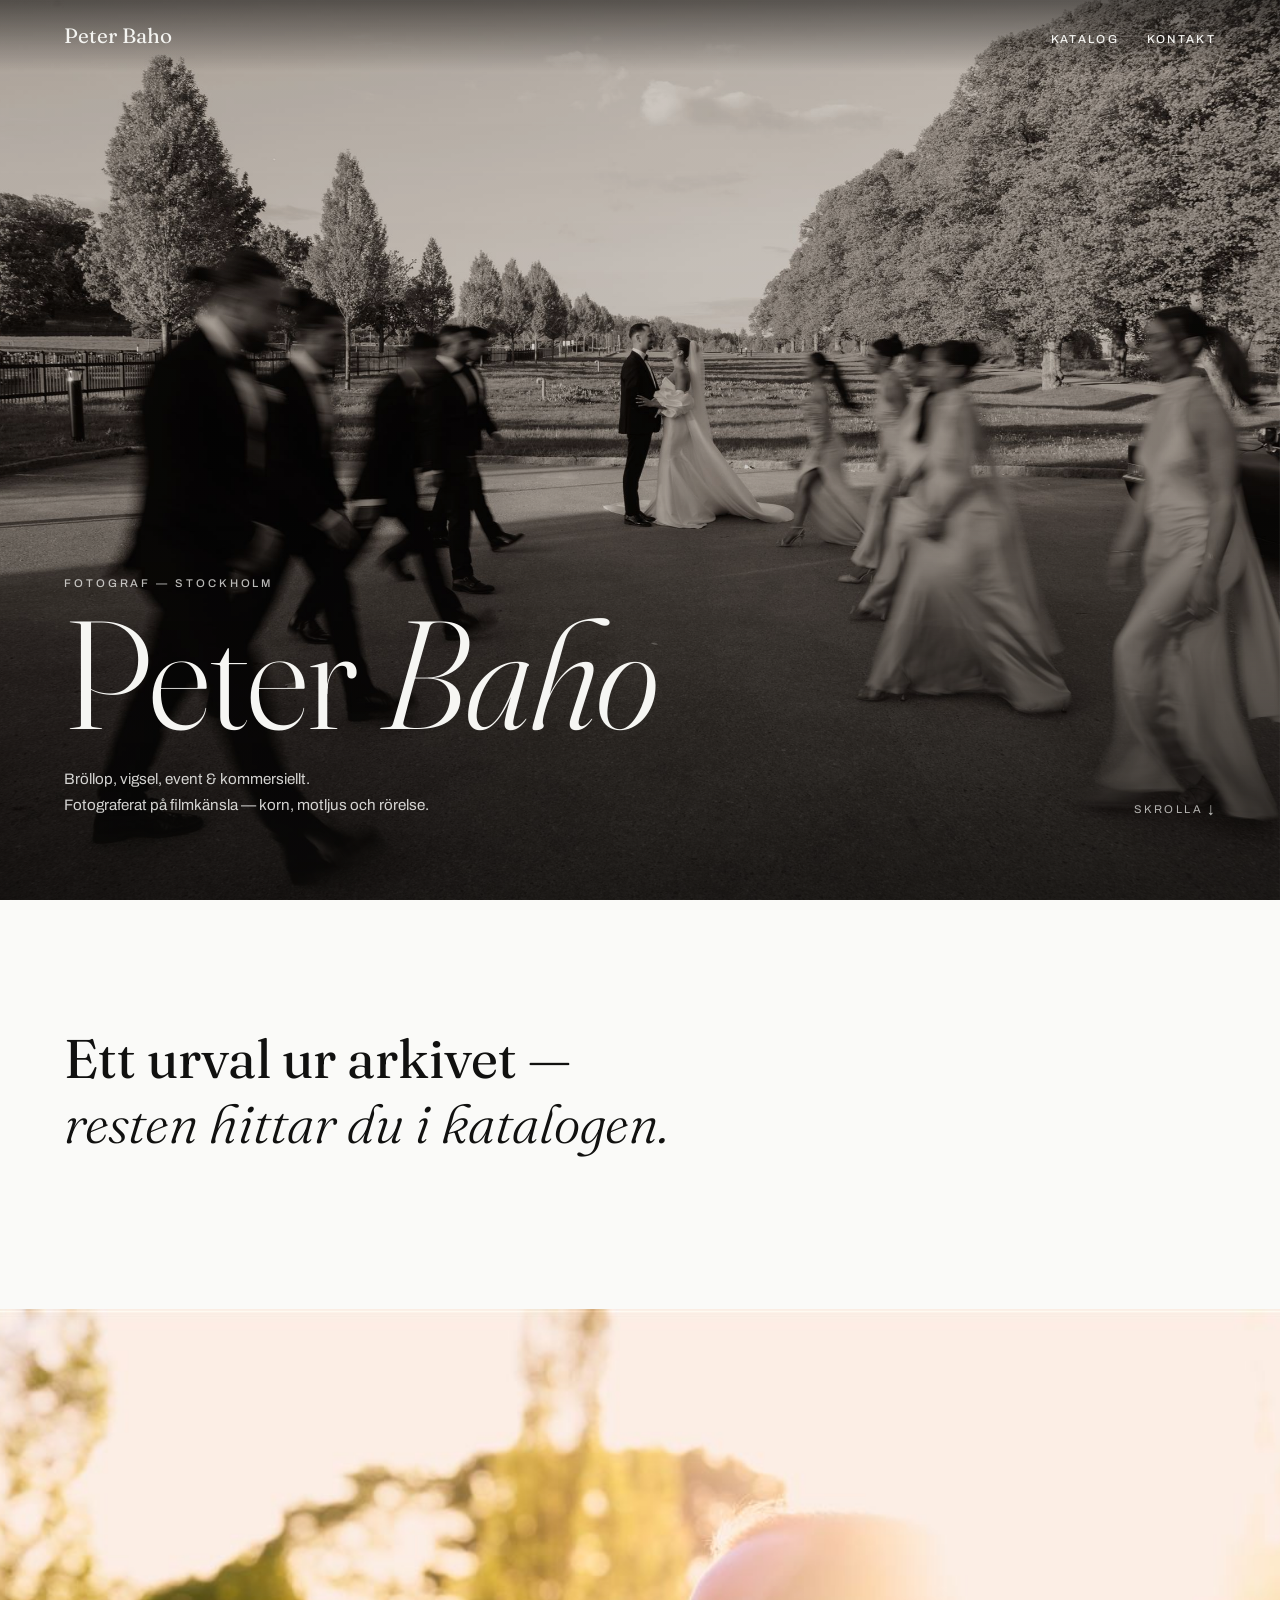
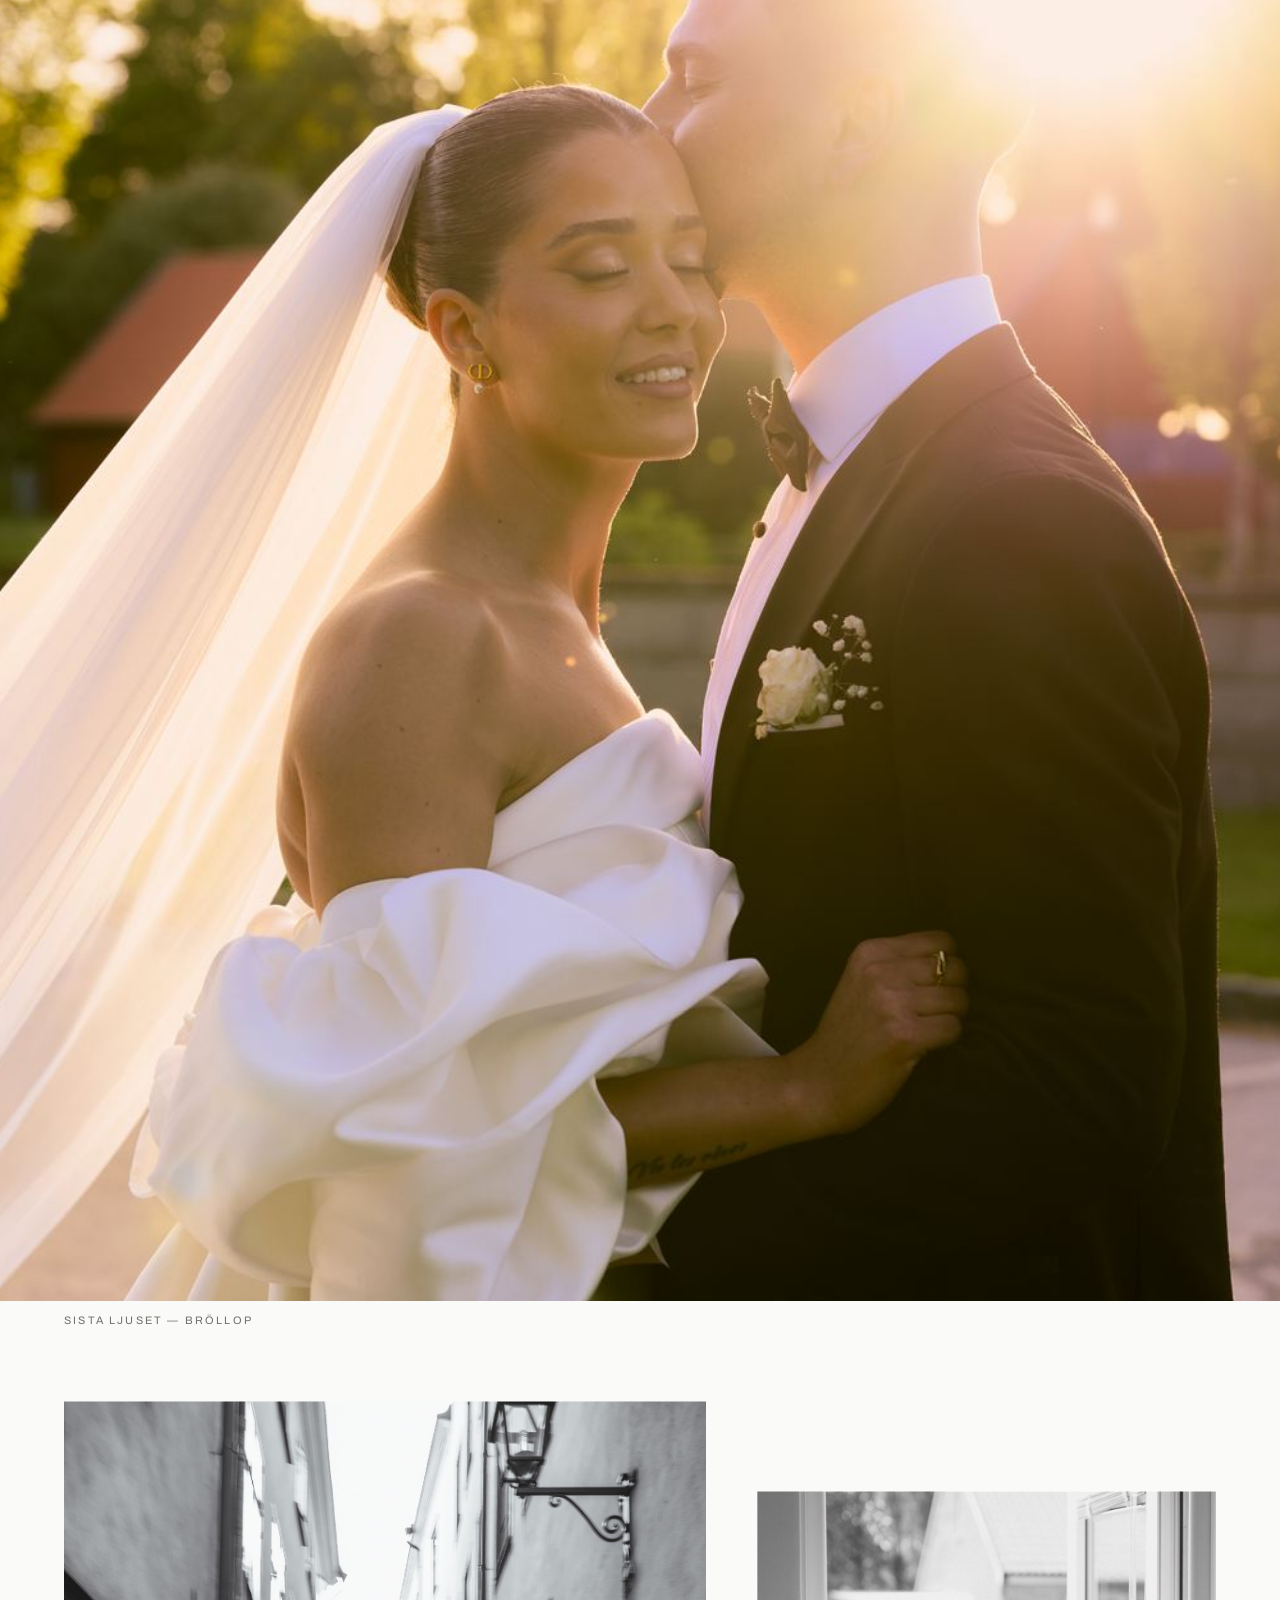
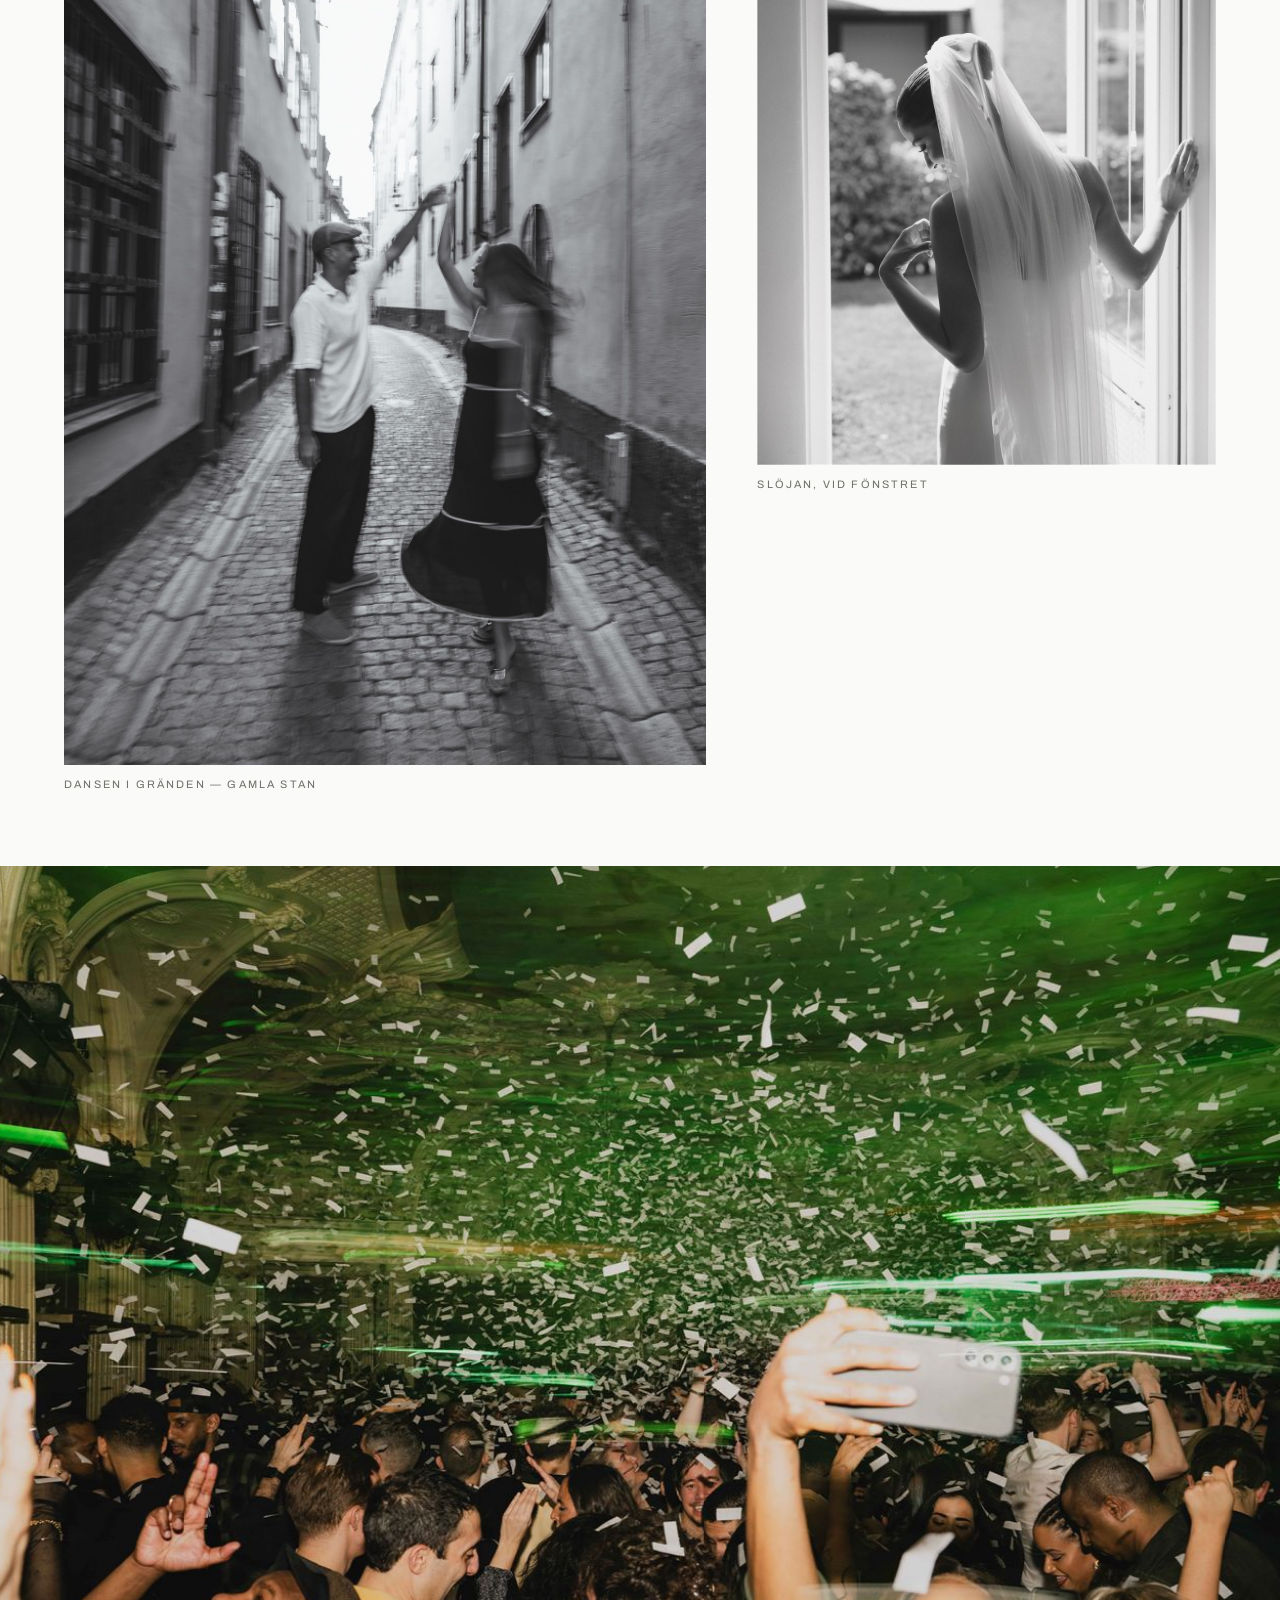
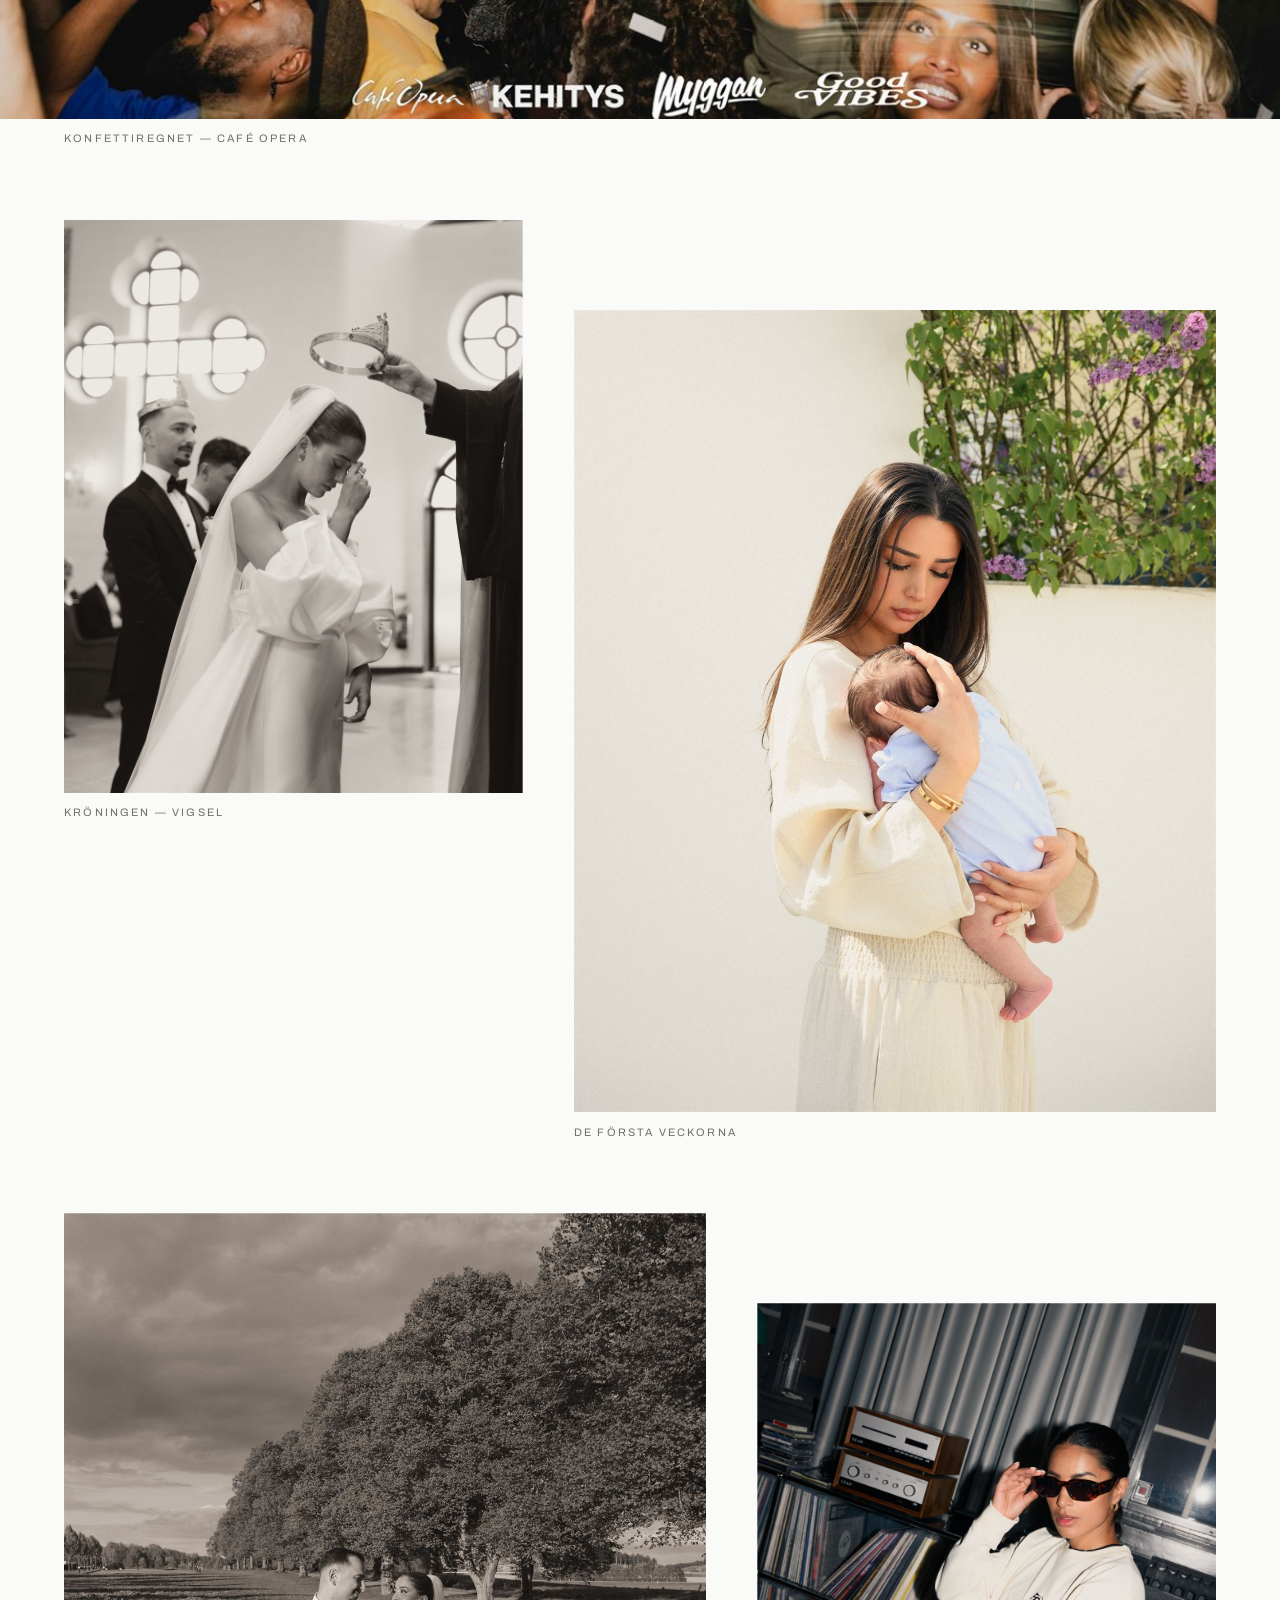
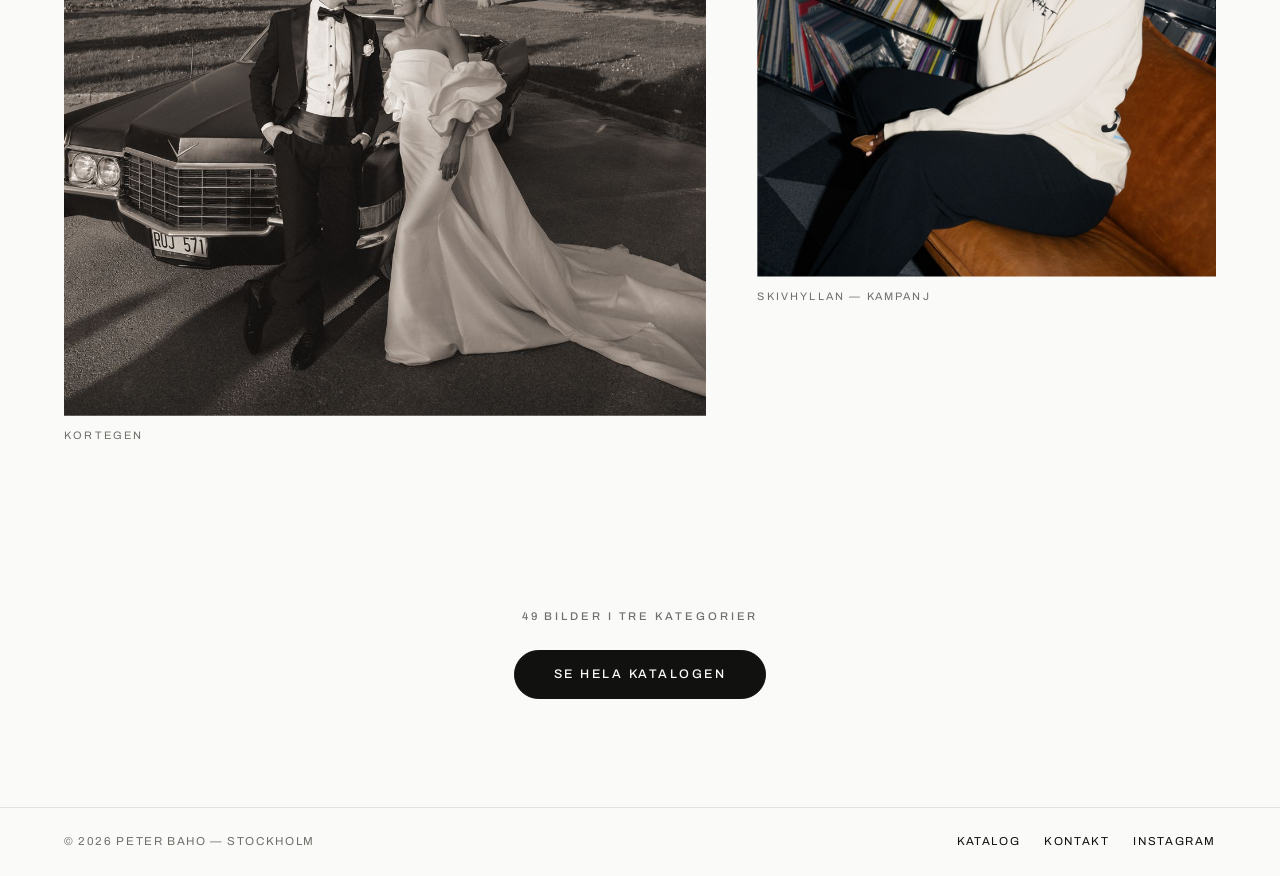
==== index.html @ 87c9c3fc "Portfoliohemsida for Peter Baho - fotograf Stockholm Co-Authored-By: Claude Fable 5 <noreply@anthrop" ====
<!DOCTYPE html>
<html lang="sv">
<head>
  <meta charset="UTF-8">
  <meta name="viewport" content="width=device-width, initial-scale=1.0">
  <title>Peter Baho — Fotograf, Stockholm</title>
  <meta name="description" content="Peter Baho är fotograf i Stockholm. Bröllop, vigsel, event och kommersiellt foto — filmiskt, varmt och nära.">
  <link rel="preconnect" href="https://fonts.googleapis.com">
  <link rel="preconnect" href="https://fonts.gstatic.com" crossorigin>
  <link href="https://fonts.googleapis.com/css2?family=Fraunces:ital,opsz,wght@0,9..144,300;0,9..144,400;1,9..144,300;1,9..144,400&family=Archivo:wght@400;500&display=swap" rel="stylesheet">
  <link rel="stylesheet" href="css/style.css">
</head>
<body>

  <header class="site-header on-hero">
    <a class="brand" href="index.html">Peter Baho</a>
    <nav class="site-nav" aria-label="Huvudmeny">
      <a href="katalog.html">Katalog</a>
      <a href="kontakt.html">Kontakt</a>
    </nav>
  </header>

  <main>

    <!-- ================= HERO ================= -->
    <section class="hero">
      <div class="hero-media">
        <img src="images/wedding-17.jpg" alt="Bröllopsfölje som korsar en allé i gyllene kvällsljus" fetchpriority="high">
      </div>
      <div class="hero-text">
        <p class="eyebrow">Fotograf — Stockholm</p>
        <h1>Peter <em>Baho</em></h1>
        <p class="hero-sub">Bröllop, vigsel, event &amp; kommersiellt.<br>Fotograferat på filmkänsla — korn, motljus och rörelse.</p>
      </div>
      <p class="hero-hint" aria-hidden="true">Skrolla ↓</p>
    </section>

    <!-- ================= UTVALT ================= -->
    <section class="showcase">

      <p class="statement reveal">Ett urval ur arkivet —<br><em>resten hittar du i katalogen.</em></p>

      <figure class="work full reveal">
        <div class="frame"><img src="images/wedding-18.jpg" alt="Kyss i solnedgången" loading="lazy" width="1120" height="1400"></div>
        <figcaption>Sista ljuset — bröllop</figcaption>
      </figure>

      <div class="duo">
        <figure class="work reveal">
          <img src="images/couple-03.jpg" alt="Paret dansar i gränden, rörelseoskärpa" loading="lazy" width="1600" height="2400">
          <figcaption>Dansen i gränden — Gamla stan</figcaption>
        </figure>
        <figure class="work shift-down reveal">
          <img src="images/wedding-11.jpg" alt="Brud i slöja vid fönstret" loading="lazy" width="1120" height="1400">
          <figcaption>Slöjan, vid fönstret</figcaption>
        </figure>
      </div>

      <figure class="work full reveal">
        <div class="frame"><img src="images/club-07.jpg" alt="Konfetti faller över dansgolvet i grönt ljus" loading="lazy" width="2100" height="1400"></div>
        <figcaption>Konfettiregnet — Café Opera</figcaption>
      </figure>

      <div class="duo rev">
        <figure class="work reveal">
          <img src="images/wedding-14.jpg" alt="Kröningsögonblick under vigseln" loading="lazy" width="2400" height="3000">
          <figcaption>Kröningen — vigsel</figcaption>
        </figure>
        <figure class="work shift-down reveal">
          <img src="images/family-01.jpg" alt="Mamma håller sitt nyfödda barn vid den vita väggen" loading="lazy" width="1120" height="1400">
          <figcaption>De första veckorna</figcaption>
        </figure>
      </div>

      <div class="duo">
        <figure class="work reveal">
          <img src="images/wedding-16.jpg" alt="Brudparet vid veteranbilen" loading="lazy" width="1120" height="1400">
          <figcaption>Kortegen</figcaption>
        </figure>
        <figure class="work shift-down reveal">
          <img src="images/brand-04.jpg" alt="Modell i solglasögon framför skivsamlingen" loading="lazy" width="1120" height="1400">
          <figcaption>Skivhyllan — kampanj</figcaption>
        </figure>
      </div>

      <div class="cta-block reveal">
        <p class="eyebrow">49 bilder i tre kategorier</p>
        <a class="cta" href="katalog.html">Se hela katalogen</a>
      </div>

    </section>

  </main>

  <footer class="site-footer">
    <p>© 2026 Peter Baho — Stockholm</p>
    <nav>
      <a href="katalog.html">Katalog</a>
      <a href="kontakt.html">Kontakt</a>
      <a href="https://instagram.com" target="_blank" rel="noopener">Instagram</a>
    </nav>
  </footer>

  <!-- Lightbox -->
  <div class="lightbox" hidden>
    <button class="lightbox-close" aria-label="Stäng">Stäng ✕</button>
    <button class="lightbox-prev" aria-label="Föregående bild">←</button>
    <img src="" alt="">
    <button class="lightbox-next" aria-label="Nästa bild">→</button>
    <p class="lightbox-caption"></p>
  </div>

  <script src="js/main.js"></script>
</body>
</html>
---- css/style.css ----
/* ============================================================
   Peter Baho — Fotograf, Stockholm
   Koncept: monokrom editorial — bilderna bär all färg, gränssnittet
   håller sig till papper, bläck och grått. Ingen accentfärg.

   Palett:   papper #FAFAF8   panel #F0F0EC
             bläck  #111110   dov   #70706B   linje #E3E3DE
   Typografi: Fraunces (display) · Archivo (etiketter/brödtext)
   ============================================================ */

:root {
  --paper: #FAFAF8;
  --panel: #F0F0EC;
  --ink: #111110;
  --muted: #70706B;
  --line: #E3E3DE;
  --serif: "Fraunces", Georgia, serif;
  --sans: "Archivo", "Helvetica Neue", Arial, sans-serif;
  --gutter: clamp(1.25rem, 5vw, 5rem);
}

* { margin: 0; padding: 0; box-sizing: border-box; }

html { scroll-behavior: smooth; }

body {
  background: var(--paper);
  color: var(--ink);
  font-family: var(--sans);
  font-size: 1rem;
  line-height: 1.7;
  -webkit-font-smoothing: antialiased;
}

img { display: block; max-width: 100%; height: auto; }

::selection { background: var(--ink); color: var(--paper); }

/* ---------- Återkommande ---------- */

.eyebrow {
  font-size: 0.7rem;
  font-weight: 500;
  letter-spacing: 0.26em;
  text-transform: uppercase;
  color: var(--muted);
}

h1, h2 {
  font-family: var(--serif);
  font-weight: 300;
  letter-spacing: -0.01em;
}

h1 em, h2 em, .statement em { font-style: italic; font-weight: 300; }

.frame-label {
  margin-top: 0.6rem;
  font-size: 0.68rem;
  letter-spacing: 0.2em;
  text-transform: uppercase;
  color: var(--muted);
}

/* ---------- Header ---------- */

.site-header {
  position: sticky;
  top: 0;
  z-index: 20;
  display: flex;
  justify-content: space-between;
  align-items: baseline;
  padding: 1.1rem var(--gutter);
  background: color-mix(in srgb, var(--paper) 90%, transparent);
  backdrop-filter: blur(10px);
  border-bottom: 1px solid var(--line);
}

/* Ovanpå heron: transparent och ljus text */
.site-header.on-hero {
  position: fixed;
  inset: 0 0 auto 0;
  background: linear-gradient(rgba(12, 11, 10, 0.55), rgba(12, 11, 10, 0));
  backdrop-filter: none;
  border-bottom: none;
}

.brand {
  font-family: var(--serif);
  font-size: 1.3rem;
  color: var(--ink);
  text-decoration: none;
}

.site-nav { display: flex; gap: 1.75rem; }

.site-nav a {
  font-size: 0.72rem;
  font-weight: 500;
  letter-spacing: 0.2em;
  text-transform: uppercase;
  color: var(--ink);
  text-decoration: none;
  border-bottom: 1px solid transparent;
  transition: border-color 0.25s, opacity 0.25s;
}

.site-nav a:hover,
.site-nav a:focus-visible { border-bottom-color: var(--ink); }

.site-nav a[aria-current="page"] { border-bottom-color: var(--ink); }

.on-hero .brand, .on-hero .site-nav a { color: #F4F4F1; }
.on-hero .site-nav a:hover,
.on-hero .site-nav a:focus-visible { border-bottom-color: #F4F4F1; }

/* När man skrollat förbi heron: växla till ljus header med mörk text */
.on-hero.scrolled {
  background: color-mix(in srgb, var(--paper) 90%, transparent);
  backdrop-filter: blur(10px);
  border-bottom: 1px solid var(--line);
}

.on-hero.scrolled .brand, .on-hero.scrolled .site-nav a { color: var(--ink); }
.on-hero.scrolled .site-nav a:hover,
.on-hero.scrolled .site-nav a:focus-visible { border-bottom-color: var(--ink); }

/* ---------- Hero (framsidan) ---------- */

.hero {
  position: relative;
  height: 100svh;
  min-height: 560px;
  overflow: hidden;
  display: flex;
  align-items: flex-end;
}

.hero-media { position: absolute; inset: 0; }

.hero-media img {
  width: 100%;
  height: 100%;
  object-fit: cover;
  animation: hero-zoom 7s cubic-bezier(0.16, 1, 0.3, 1) both;
}

@keyframes hero-zoom {
  from { transform: scale(1.07); }
  to   { transform: scale(1); }
}

.hero-media::after {
  content: "";
  position: absolute;
  inset: 0;
  background: linear-gradient(
    to top,
    rgba(12, 11, 10, 0.72) 0%,
    rgba(12, 11, 10, 0.16) 45%,
    rgba(12, 11, 10, 0.12) 100%
  );
}

.hero-text {
  position: relative;
  padding: 0 var(--gutter) clamp(3rem, 9vh, 6rem);
  animation: hero-rise 1.4s 0.4s cubic-bezier(0.16, 1, 0.3, 1) both;
  will-change: transform, opacity;
}

@keyframes hero-rise {
  from { opacity: 0; transform: translateY(28px); }
  to   { opacity: 1; transform: none; }
}

.hero h1 {
  font-size: clamp(3.5rem, 12vw, 10.5rem);
  line-height: 0.95;
  margin: 0.5rem 0 1.25rem;
  color: #F6F6F3;
}

.hero .eyebrow { color: rgba(246, 246, 243, 0.75); }

.hero-sub {
  max-width: 44ch;
  color: rgba(246, 246, 243, 0.85);
  font-size: 0.95rem;
}

.hero-hint {
  position: absolute;
  right: var(--gutter);
  bottom: clamp(3rem, 9vh, 6rem);
  font-size: 0.7rem;
  letter-spacing: 0.22em;
  text-transform: uppercase;
  color: rgba(246, 246, 243, 0.7);
}

/* ---------- Utvalt (framsidan) ---------- */

.showcase { padding: 0 var(--gutter) clamp(5rem, 12vh, 9rem); }

.statement {
  font-family: var(--serif);
  font-size: clamp(1.8rem, 4.5vw, 3.4rem);
  line-height: 1.2;
  max-width: 24ch;
  padding: clamp(5rem, 14vh, 10rem) 0 clamp(3rem, 8vh, 6rem);
}

.work { position: relative; cursor: zoom-in; }

.work img { width: 100%; }

.work figcaption {
  margin-top: 0.65rem;
  font-size: 0.68rem;
  letter-spacing: 0.2em;
  text-transform: uppercase;
  color: var(--muted);
}

/* Bildrutenummer (sätts av JS i katalogens gallerier) */
.work figcaption[data-frame] { display: flex; gap: 1rem; }

.work figcaption[data-frame]::before {
  content: attr(data-frame);
  color: var(--ink);
}

/* Helbleed med parallax: bilden är något större och glider i sin ram */
.work.full {
  margin: clamp(3rem, 8vh, 6rem) calc(-1 * var(--gutter));
}

.work.full .frame {
  overflow: hidden;
}

.work.full .frame img {
  transform: scale(1.12);
  will-change: transform;
}

.work.full figcaption { padding: 0 var(--gutter); }

/* Bildpar med förskjutning */
.duo {
  display: grid;
  grid-template-columns: 7fr 5fr;
  gap: clamp(1.5rem, 4vw, 4rem);
  align-items: start;
  margin: clamp(3rem, 8vh, 6rem) 0;
}

.duo.rev { grid-template-columns: 5fr 7fr; }

.shift-down { margin-top: clamp(3rem, 10vh, 7rem); }

/* CTA */

.cta-block {
  text-align: center;
  padding-top: clamp(4rem, 10vh, 7rem);
  display: flex;
  flex-direction: column;
  align-items: center;
  gap: 1.5rem;
}

.cta {
  display: inline-block;
  font: 500 0.78rem/1 var(--sans);
  letter-spacing: 0.2em;
  text-transform: uppercase;
  color: var(--paper);
  background: var(--ink);
  text-decoration: none;
  border: 1px solid var(--ink);
  border-radius: 999px;
  padding: 1.1rem 2.4rem;
  cursor: pointer;
  transition: background 0.25s, color 0.25s;
}

.cta:hover, .cta:focus-visible { background: transparent; color: var(--ink); }

/* ---------- Undersidor ---------- */

.page { padding: clamp(4rem, 10vh, 7rem) var(--gutter) clamp(5rem, 12vh, 9rem); }

.page-head { margin-bottom: clamp(2.5rem, 6vh, 4rem); }

.page-head h1 {
  font-size: clamp(2.8rem, 8vw, 6.5rem);
  line-height: 1;
  margin: 0.75rem 0 1rem;
}

.page-note { max-width: 48ch; color: var(--muted); }

/* ---------- Katalog: kategoriflikar ---------- */

.cat-tabs {
  display: flex;
  flex-wrap: wrap;
  gap: 0.75rem;
  margin-bottom: clamp(2.5rem, 6vh, 4rem);
}

.cat-tab {
  display: flex;
  flex-direction: column;
  align-items: flex-start;
  gap: 0.15rem;
  font-family: var(--sans);
  background: none;
  border: 1px solid var(--line);
  border-radius: 0.4rem;
  padding: 1rem 1.5rem;
  cursor: pointer;
  transition: border-color 0.25s, background 0.25s;
}

.cat-tab:hover { border-color: var(--ink); }

.cat-tab[aria-selected="true"] {
  background: var(--ink);
  border-color: var(--ink);
}

.cat-name {
  font-family: var(--serif);
  font-size: 1.25rem;
  color: var(--ink);
}

.cat-count {
  font-size: 0.65rem;
  letter-spacing: 0.18em;
  text-transform: uppercase;
  color: var(--muted);
}

.cat-tab[aria-selected="true"] .cat-name { color: var(--paper); }
.cat-tab[aria-selected="true"] .cat-count { color: #A9A9A2; }

.cat-intro {
  max-width: 52ch;
  color: var(--muted);
  margin-bottom: 2.5rem;
}

/* ---------- Galleri (masonry) ---------- */

.masonry {
  columns: 3;
  column-gap: 1.5rem;
}

.masonry .work {
  break-inside: avoid;
  margin-bottom: 2.25rem;
}

/* ---------- Kontakt ---------- */

.contact-layout {
  display: grid;
  grid-template-columns: minmax(260px, 400px) 1fr;
  gap: clamp(2.5rem, 6vw, 6rem);
  align-items: start;
}

.portrait-placeholder {
  aspect-ratio: 4 / 5;
  background: var(--panel);
  border: 1px solid var(--line);
  display: flex;
  flex-direction: column;
  align-items: center;
  justify-content: center;
  gap: 0.75rem;
}

.monogram {
  font-family: var(--serif);
  font-style: italic;
  font-size: clamp(4rem, 8vw, 6.5rem);
  color: var(--ink);
  line-height: 1;
}

.portrait-note {
  font-size: 0.68rem;
  letter-spacing: 0.2em;
  text-transform: uppercase;
  color: var(--muted);
}

.contact-body { max-width: 56ch; }

.contact-lead { color: var(--muted); margin-bottom: 1.25rem; }

.services {
  display: flex;
  flex-wrap: wrap;
  gap: 0.6rem;
  list-style: none;
  margin: 1.5rem 0 2.5rem;
}

.services li {
  font-size: 0.7rem;
  font-weight: 500;
  letter-spacing: 0.16em;
  text-transform: uppercase;
  border: 1px solid var(--line);
  border-radius: 999px;
  padding: 0.6rem 1.2rem;
}

.contact-details {
  display: grid;
  grid-template-columns: repeat(auto-fit, minmax(180px, 1fr));
  gap: 1.5rem;
  border-top: 1px solid var(--line);
  border-bottom: 1px solid var(--line);
  padding: 1.75rem 0;
  margin-bottom: 3rem;
}

.contact-details dt {
  font-size: 0.65rem;
  letter-spacing: 0.2em;
  text-transform: uppercase;
  color: var(--muted);
  margin-bottom: 0.3rem;
}

.contact-details dd { font-size: 0.95rem; }

.contact-details a {
  color: var(--ink);
  text-decoration: none;
  border-bottom: 1px solid var(--ink);
}

.contact-details a:hover { opacity: 0.6; }

/* Formulär */

.contact-form h2 {
  font-size: clamp(1.6rem, 3vw, 2.2rem);
  margin-bottom: 1.75rem;
}

.field { margin-bottom: 1.4rem; }

.field label {
  display: block;
  font-size: 0.7rem;
  font-weight: 500;
  letter-spacing: 0.16em;
  text-transform: uppercase;
  color: var(--muted);
  margin-bottom: 0.45rem;
}

.field input,
.field select,
.field textarea {
  width: 100%;
  font: 400 1rem/1.5 var(--sans);
  color: var(--ink);
  background: transparent;
  border: 1px solid var(--line);
  border-radius: 0.35rem;
  padding: 0.85rem 1rem;
}

.field input:focus-visible,
.field select:focus-visible,
.field textarea:focus-visible {
  outline: 2px solid var(--ink);
  outline-offset: 1px;
  border-color: var(--ink);
}

.form-note {
  margin-top: 1rem;
  font-size: 0.8rem;
  color: var(--muted);
}

/* ---------- Footer ---------- */

.site-footer {
  display: flex;
  justify-content: space-between;
  flex-wrap: wrap;
  gap: 1rem;
  padding: 1.5rem var(--gutter);
  border-top: 1px solid var(--line);
  font-size: 0.72rem;
  letter-spacing: 0.14em;
  text-transform: uppercase;
  color: var(--muted);
}

.site-footer nav { display: flex; gap: 1.5rem; }

.site-footer a { color: var(--ink); text-decoration: none; }
.site-footer a:hover { opacity: 0.6; }

/* ---------- Lightbox ---------- */

.lightbox[hidden] { display: none; }

.lightbox {
  position: fixed;
  inset: 0;
  z-index: 50;
  background: rgba(12, 11, 10, 0.96);
  display: flex;
  flex-direction: column;
  align-items: center;
  justify-content: center;
  gap: 1.1rem;
  padding: 4.5rem var(--gutter) 2rem;
}

.lightbox img {
  max-height: 76vh;
  max-width: min(92vw, 1100px);
  width: auto;
}

.lightbox-caption {
  font-size: 0.7rem;
  letter-spacing: 0.2em;
  text-transform: uppercase;
  color: #B9B9B2;
}

.lightbox button {
  font: 500 0.75rem/1 var(--sans);
  letter-spacing: 0.16em;
  text-transform: uppercase;
  color: #F4F4F1;
  background: none;
  border: none;
  cursor: pointer;
  padding: 0.75rem;
}

.lightbox button:hover { opacity: 0.6; }

.lightbox-close { position: absolute; top: 1.25rem; right: var(--gutter); }

.lightbox-prev,
.lightbox-next {
  position: absolute;
  top: 50%;
  transform: translateY(-50%);
  font-size: 1.4rem;
}

.lightbox-prev { left: max(0.5rem, calc(var(--gutter) - 2rem)); }
.lightbox-next { right: max(0.5rem, calc(var(--gutter) - 2rem)); }

/* ---------- Scrollanimationer ---------- */

/* Text och block: mjuk uppglidning */
.reveal {
  opacity: 0;
  transform: translateY(26px);
  transition: opacity 0.8s ease, transform 0.8s ease;
}

.reveal.is-visible { opacity: 1; transform: none; }

/* Bilder: avtäcks nedifrån med en liten zoom-sättning */
.work.reveal { transform: none; }

.work.reveal img {
  clip-path: inset(14% 0 0 0);
  transform: scale(1.06);
  transition: clip-path 1s cubic-bezier(0.16, 1, 0.3, 1),
              transform 1.2s cubic-bezier(0.16, 1, 0.3, 1);
}

.work.reveal.is-visible img {
  clip-path: inset(0 0 0 0);
  transform: scale(1);
}

/* Helbleed-bilder: JS äger transformen (parallax), avtäckning sker bara via clip-path */
.work.full.reveal img {
  transform: scale(1.12);
  transition: clip-path 1s cubic-bezier(0.16, 1, 0.3, 1);
}

.work.full.reveal.is-visible img { transform: scale(1.12); }

:focus-visible { outline: 2px solid var(--ink); outline-offset: 3px; }

@media (prefers-reduced-motion: reduce) {
  html { scroll-behavior: auto; }
  .reveal, .work.reveal img { opacity: 1; transform: none; clip-path: none; transition: none; }
  .work.full .frame img { transform: none !important; }
  .hero-media img, .hero-text { animation: none; }
  .site-nav a, .cta, .cat-tab { transition: none; }
}

/* ---------- Responsivt ---------- */

@media (max-width: 900px) {
  .duo, .duo.rev { grid-template-columns: 1fr; }
  .shift-down { margin-top: 0; }
  .masonry { columns: 2; }
  .contact-layout { grid-template-columns: 1fr; }
  .contact-portrait { max-width: 340px; }
}

@media (max-width: 560px) {
  .masonry { columns: 1; }
  .site-nav { gap: 1rem; }
  .site-nav a { font-size: 0.65rem; }
  .hero-hint { display: none; }
  .cat-tab { width: 100%; }
}
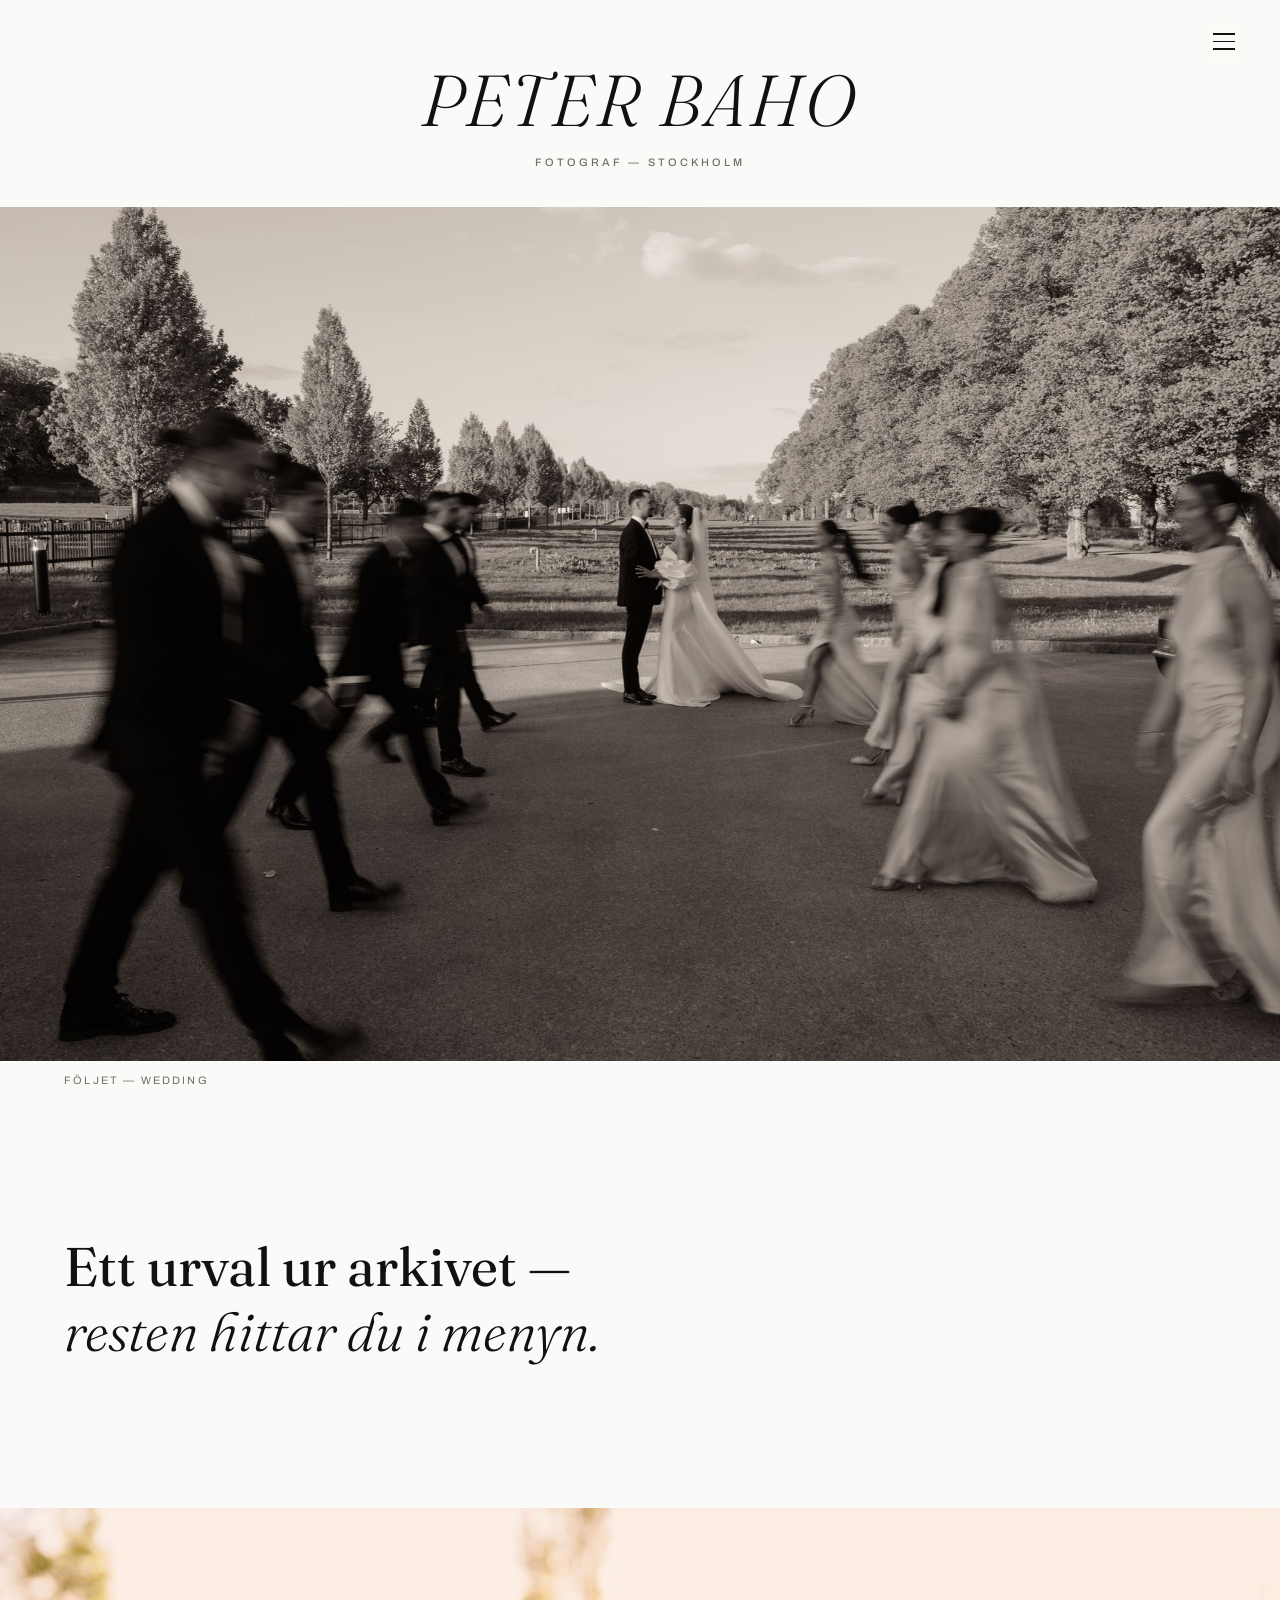
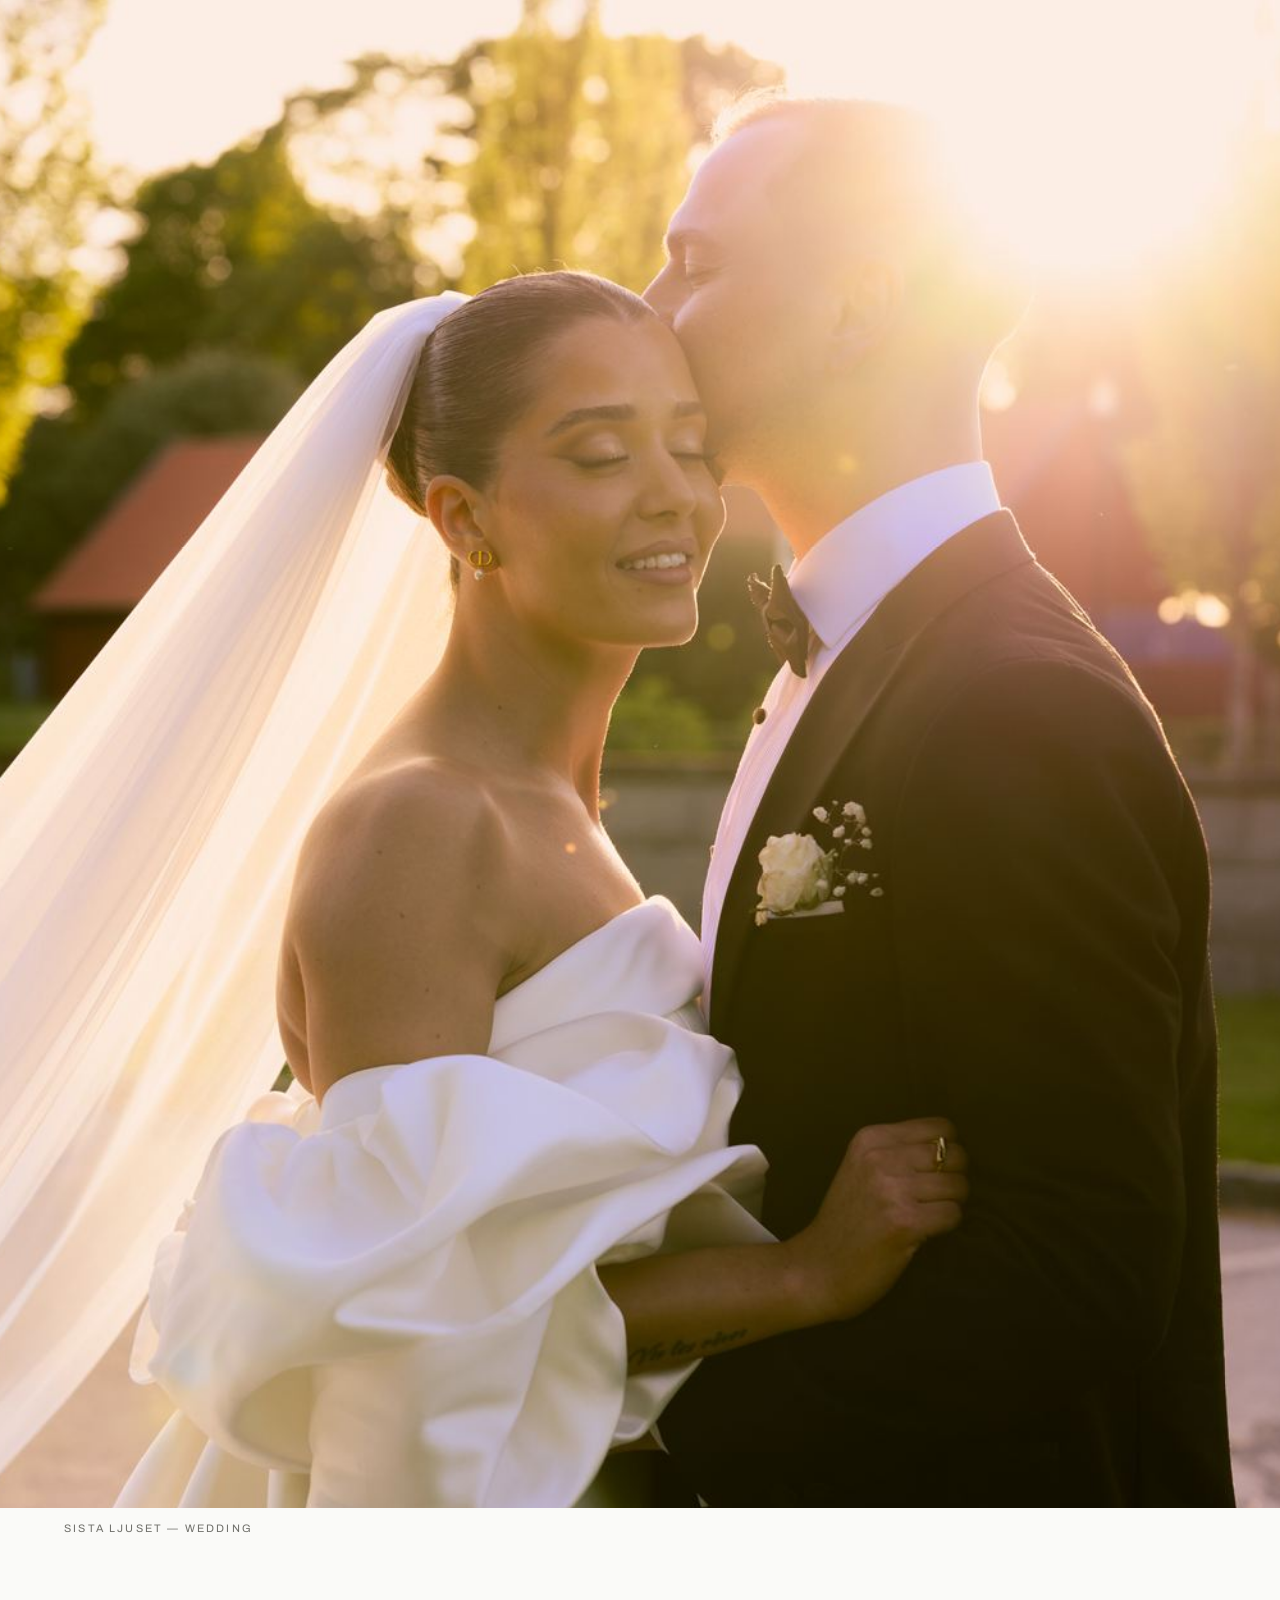
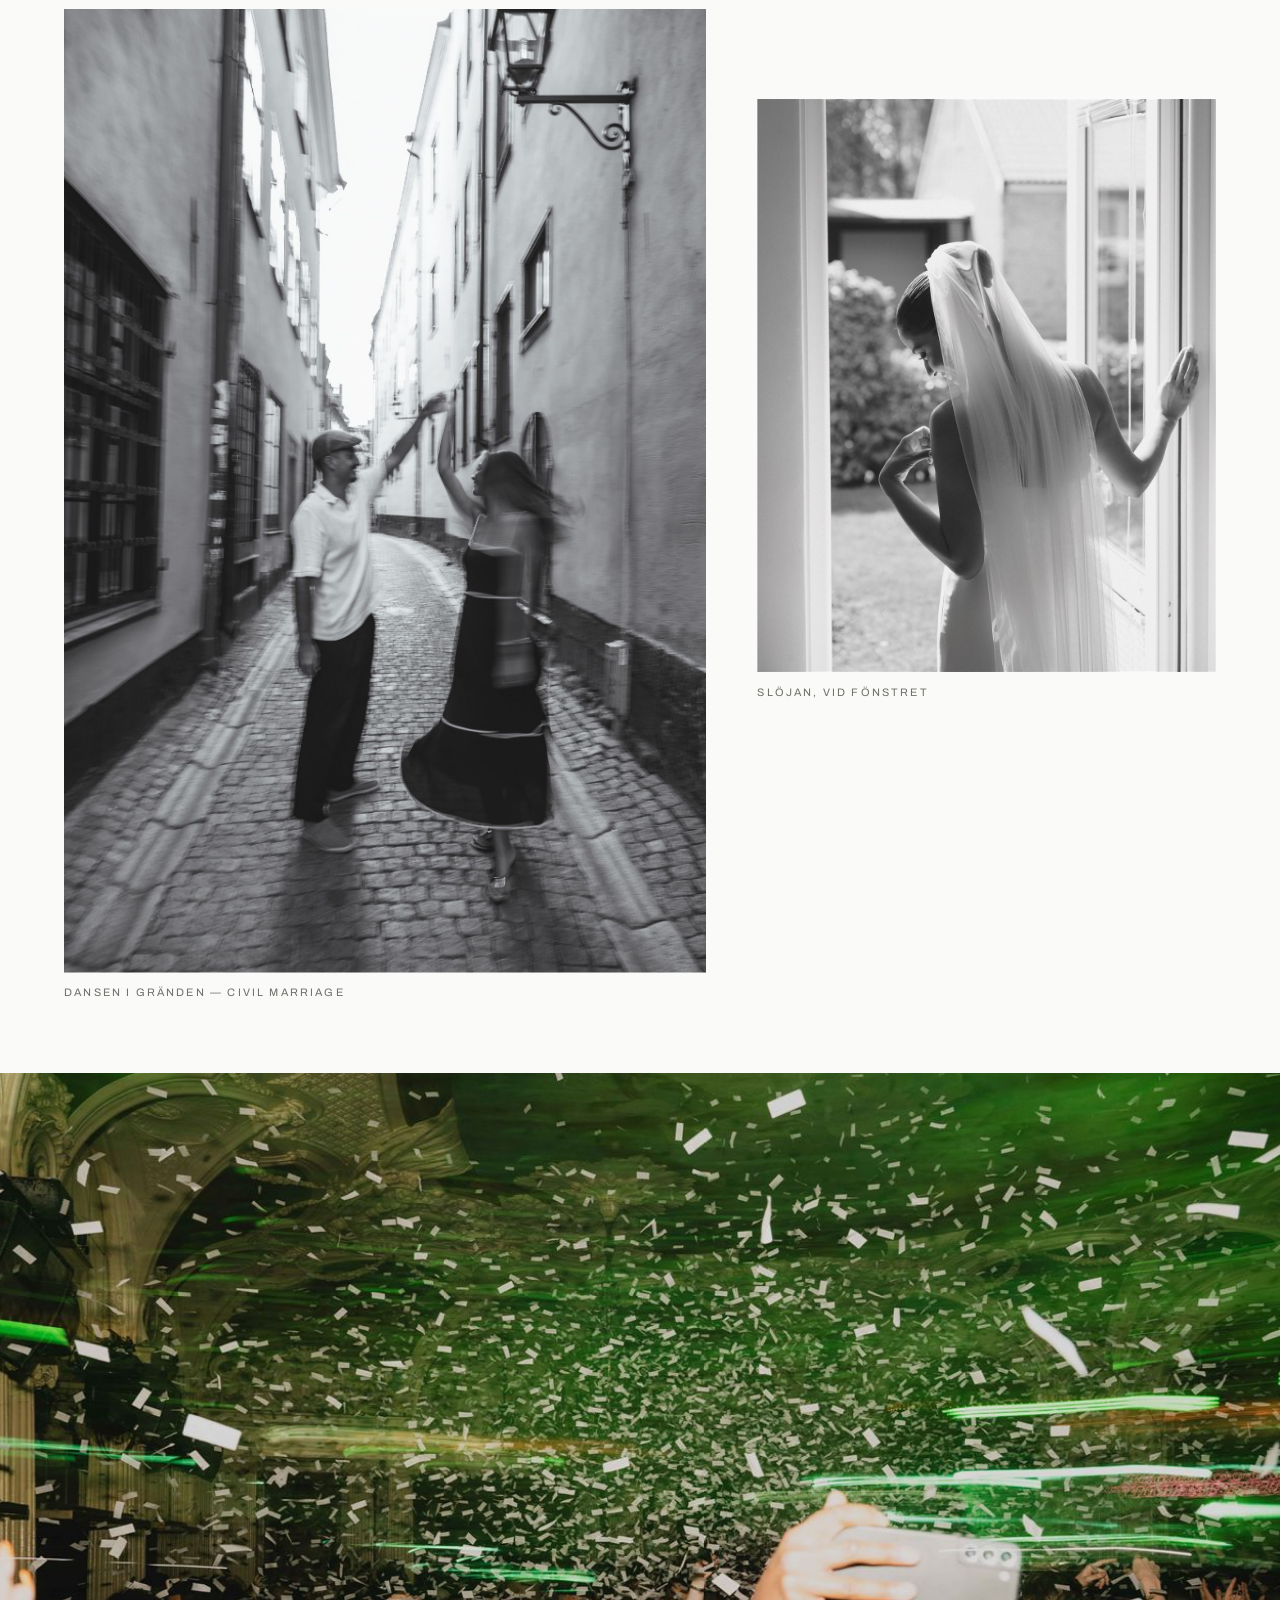
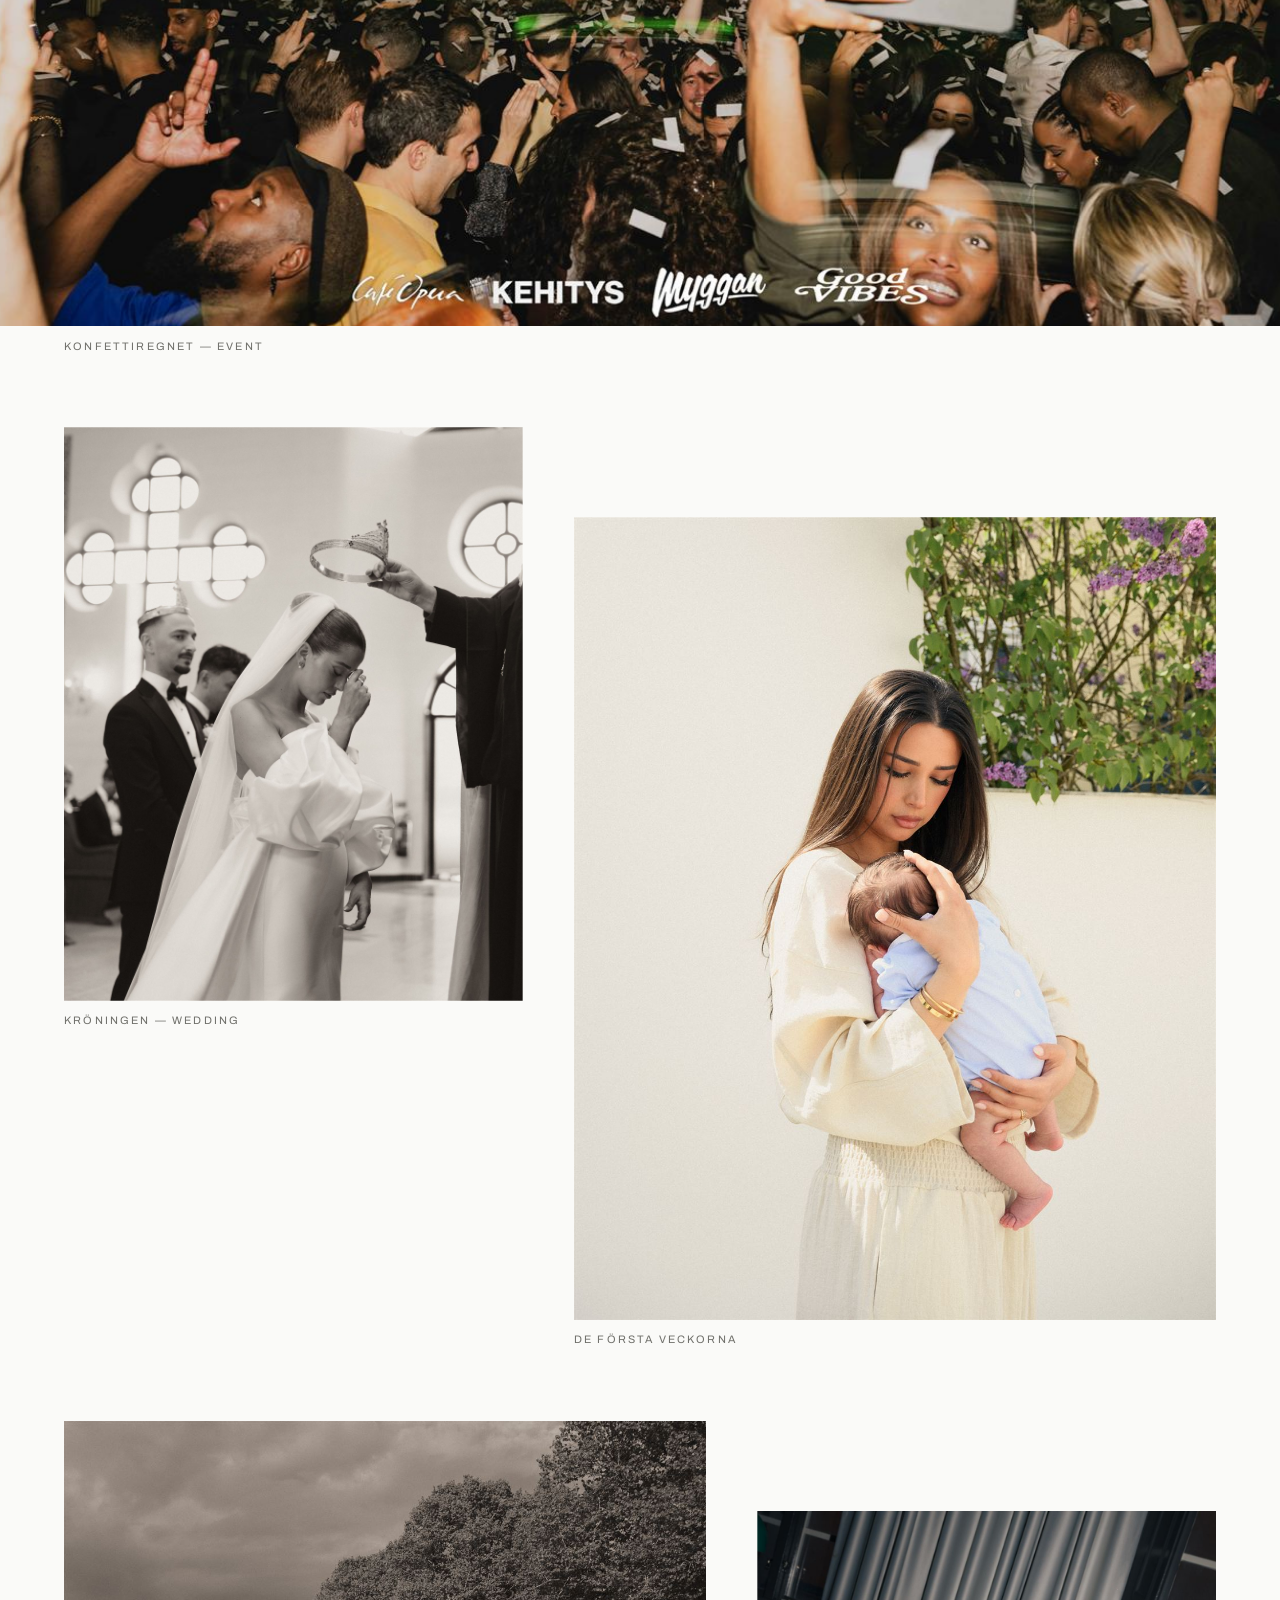
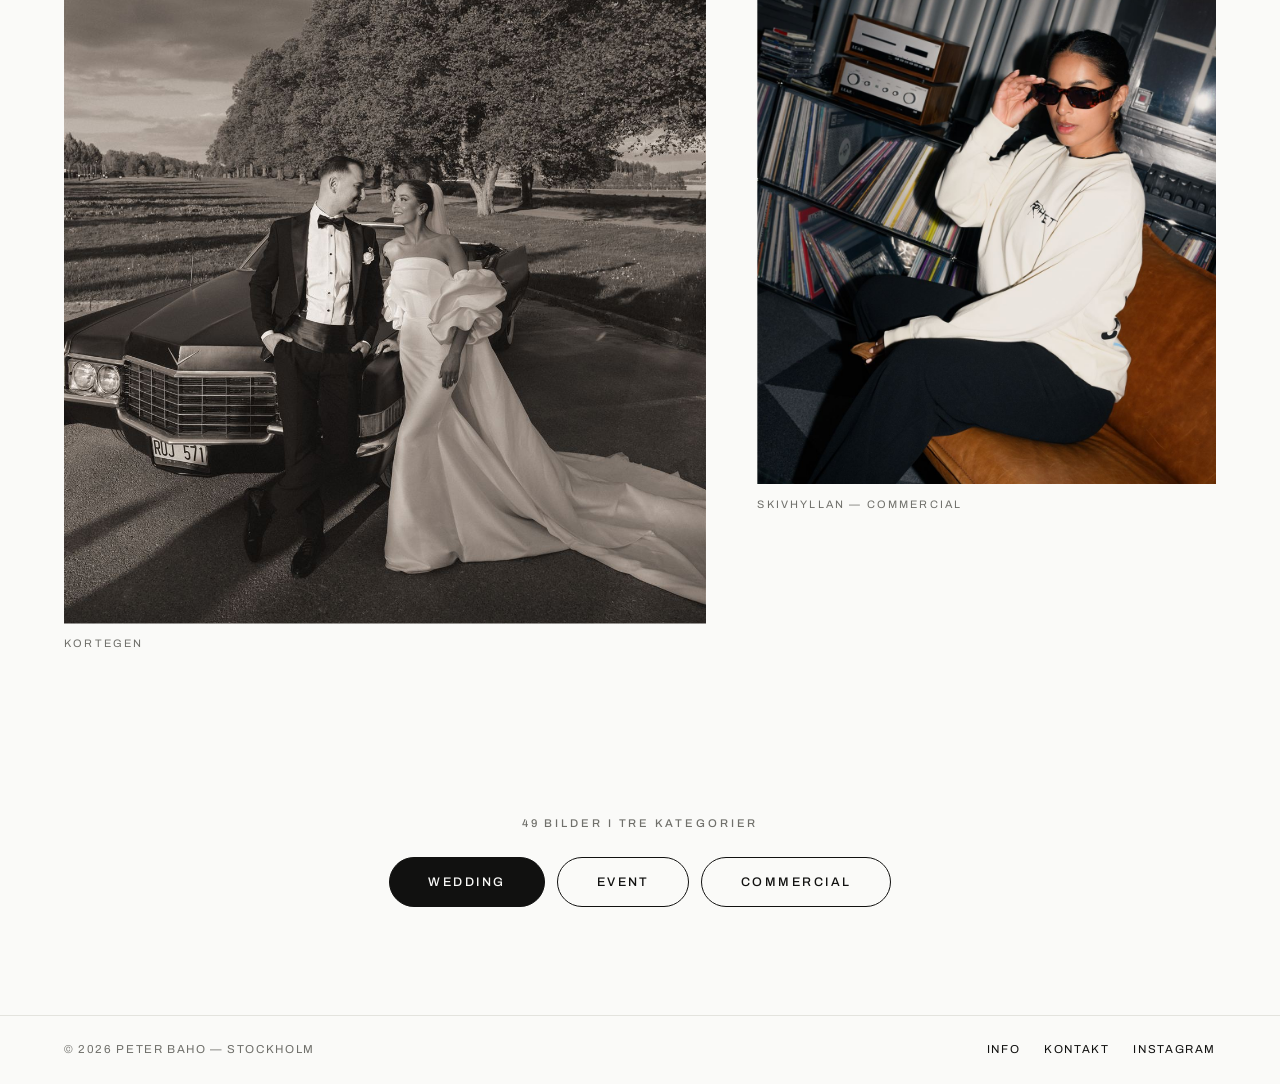
==== commit 872ed9f4: "Redesign efter kundfeedback: centrerat namn, hamburgermeny med kategorier, info-sida, stramare anima" ====
--- a/index.html
+++ b/index.html
@@ -4,7 +4,15 @@
   <meta charset="UTF-8">
   <meta name="viewport" content="width=device-width, initial-scale=1.0">
   <title>Peter Baho — Fotograf, Stockholm</title>
-  <meta name="description" content="Peter Baho är fotograf i Stockholm. Bröllop, vigsel, event och kommersiellt foto — filmiskt, varmt och nära.">
+  <meta name="description" content="Peter Baho är fotograf i Stockholm. Wedding & civil marriage, event och commercial — filmiskt, varmt och nära.">
+  <meta name="theme-color" content="#FAFAF8">
+  <link rel="canonical" href="https://nataniel0212.github.io/peterbaho/">
+  <meta property="og:title" content="Peter Baho — Fotograf, Stockholm">
+  <meta property="og:description" content="Bröllop, vigsel, event och kommersiellt foto — filmiskt, varmt och nära.">
+  <meta property="og:image" content="https://nataniel0212.github.io/peterbaho/images/wedding-17.jpg">
+  <meta property="og:type" content="website">
+  <link rel="icon" href="data:image/svg+xml,%3Csvg xmlns='http://www.w3.org/2000/svg' viewBox='0 0 64 64'%3E%3Crect width='64' height='64' fill='%23111110'/%3E%3Ctext x='32' y='43' font-family='Georgia,serif' font-style='italic' font-size='28' fill='%23FAFAF8' text-anchor='middle'%3EPB%3C/text%3E%3C/svg%3E">
+  <link rel="preload" as="image" href="images/wedding-17.jpg" fetchpriority="high">
   <link rel="preconnect" href="https://fonts.googleapis.com">
   <link rel="preconnect" href="https://fonts.gstatic.com" crossorigin>
   <link href="https://fonts.googleapis.com/css2?family=Fraunces:ital,opsz,wght@0,9..144,300;0,9..144,400;1,9..144,300;1,9..144,400&family=Archivo:wght@400;500&display=swap" rel="stylesheet">
@@ -12,43 +20,48 @@
 </head>
 <body>
 
-  <header class="site-header on-hero">
-    <a class="brand" href="index.html">Peter Baho</a>
-    <nav class="site-nav" aria-label="Huvudmeny">
-      <a href="katalog.html">Katalog</a>
+  <!-- Meny (tre streck) -->
+  <button class="menu-btn" aria-label="Öppna meny" aria-expanded="false" aria-controls="menu">
+    <span></span><span></span><span></span>
+  </button>
+
+  <div class="menu" id="menu" role="dialog" aria-modal="true" aria-label="Meny" hidden>
+    <button class="menu-close" aria-label="Stäng meny">✕</button>
+    <nav class="menu-nav">
+      <a href="katalog.html#commercial">Commercial</a>
+      <a href="katalog.html#wedding">Wedding &amp; Civil Marriage</a>
+      <a href="katalog.html#event">Event</a>
+      <a href="info.html">Info</a>
       <a href="kontakt.html">Kontakt</a>
     </nav>
+  </div>
+
+  <!-- Namnet överst, sedan bilden -->
+  <header class="masthead">
+    <h1 class="masthead-name">Peter Baho</h1>
+    <p class="masthead-tag">Fotograf — Stockholm</p>
   </header>
 
   <main>
 
-    <!-- ================= HERO ================= -->
-    <section class="hero">
-      <div class="hero-media">
-        <img src="images/wedding-17.jpg" alt="Bröllopsfölje som korsar en allé i gyllene kvällsljus" fetchpriority="high">
-      </div>
-      <div class="hero-text">
-        <p class="eyebrow">Fotograf — Stockholm</p>
-        <h1>Peter <em>Baho</em></h1>
-        <p class="hero-sub">Bröllop, vigsel, event &amp; kommersiellt.<br>Fotograferat på filmkänsla — korn, motljus och rörelse.</p>
-      </div>
-      <p class="hero-hint" aria-hidden="true">Skrolla ↓</p>
-    </section>
+    <figure class="work full lead reveal">
+      <div class="frame"><img src="images/wedding-17.jpg" alt="Bröllopsfölje som korsar en allé i gyllene kvällsljus" fetchpriority="high" width="2400" height="1600"></div>
+      <figcaption>Följet — wedding</figcaption>
+    </figure>
 
-    <!-- ================= UTVALT ================= -->
     <section class="showcase">
 
-      <p class="statement reveal">Ett urval ur arkivet —<br><em>resten hittar du i katalogen.</em></p>
+      <p class="statement reveal">Ett urval ur arkivet —<br><em>resten hittar du i menyn.</em></p>
 
       <figure class="work full reveal">
         <div class="frame"><img src="images/wedding-18.jpg" alt="Kyss i solnedgången" loading="lazy" width="1120" height="1400"></div>
-        <figcaption>Sista ljuset — bröllop</figcaption>
+        <figcaption>Sista ljuset — wedding</figcaption>
       </figure>
 
       <div class="duo">
         <figure class="work reveal">
           <img src="images/couple-03.jpg" alt="Paret dansar i gränden, rörelseoskärpa" loading="lazy" width="1600" height="2400">
-          <figcaption>Dansen i gränden — Gamla stan</figcaption>
+          <figcaption>Dansen i gränden — civil marriage</figcaption>
         </figure>
         <figure class="work shift-down reveal">
           <img src="images/wedding-11.jpg" alt="Brud i slöja vid fönstret" loading="lazy" width="1120" height="1400">
@@ -58,13 +71,13 @@
 
       <figure class="work full reveal">
         <div class="frame"><img src="images/club-07.jpg" alt="Konfetti faller över dansgolvet i grönt ljus" loading="lazy" width="2100" height="1400"></div>
-        <figcaption>Konfettiregnet — Café Opera</figcaption>
+        <figcaption>Konfettiregnet — event</figcaption>
       </figure>
 
       <div class="duo rev">
         <figure class="work reveal">
           <img src="images/wedding-14.jpg" alt="Kröningsögonblick under vigseln" loading="lazy" width="2400" height="3000">
-          <figcaption>Kröningen — vigsel</figcaption>
+          <figcaption>Kröningen — wedding</figcaption>
         </figure>
         <figure class="work shift-down reveal">
           <img src="images/family-01.jpg" alt="Mamma håller sitt nyfödda barn vid den vita väggen" loading="lazy" width="1120" height="1400">
@@ -79,13 +92,17 @@
         </figure>
         <figure class="work shift-down reveal">
           <img src="images/brand-04.jpg" alt="Modell i solglasögon framför skivsamlingen" loading="lazy" width="1120" height="1400">
-          <figcaption>Skivhyllan — kampanj</figcaption>
+          <figcaption>Skivhyllan — commercial</figcaption>
         </figure>
       </div>
 
       <div class="cta-block reveal">
         <p class="eyebrow">49 bilder i tre kategorier</p>
-        <a class="cta" href="katalog.html">Se hela katalogen</a>
+        <nav class="cta-row" aria-label="Kategorier">
+          <a class="cta" href="katalog.html#wedding">Wedding</a>
+          <a class="cta ghost" href="katalog.html#event">Event</a>
+          <a class="cta ghost" href="katalog.html#commercial">Commercial</a>
+        </nav>
       </div>
 
     </section>
@@ -95,7 +112,7 @@
   <footer class="site-footer">
     <p>© 2026 Peter Baho — Stockholm</p>
     <nav>
-      <a href="katalog.html">Katalog</a>
+      <a href="info.html">Info</a>
       <a href="kontakt.html">Kontakt</a>
       <a href="https://instagram.com" target="_blank" rel="noopener">Instagram</a>
     </nav>
--- a/css/style.css
+++ b/css/style.css
@@ -1,11 +1,13 @@
 /* ============================================================
    Peter Baho — Fotograf, Stockholm
    Koncept: monokrom editorial — bilderna bär all färg, gränssnittet
-   håller sig till papper, bläck och grått. Ingen accentfärg.
+   håller sig till papper, bläck och grått. Namnet centrerat överst,
+   navigering bakom tre streck (helskärmsmeny).
 
    Palett:   papper #FAFAF8   panel #F0F0EC
              bläck  #111110   dov   #70706B   linje #E3E3DE
    Typografi: Fraunces (display) · Archivo (etiketter/brödtext)
+   Motion-tokens: snabb 150ms · standard 250ms · reveal 500ms
    ============================================================ */
 
 :root {
@@ -17,6 +19,10 @@
   --serif: "Fraunces", Georgia, serif;
   --sans: "Archivo", "Helvetica Neue", Arial, sans-serif;
   --gutter: clamp(1.25rem, 5vw, 5rem);
+  --dur-fast: 150ms;
+  --dur-std: 250ms;
+  --dur-reveal: 500ms;
+  --ease-out: cubic-bezier(0.25, 1, 0.5, 1);
 }
 
 * { margin: 0; padding: 0; box-sizing: border-box; }
@@ -62,191 +68,190 @@
   color: var(--muted);
 }
 
-/* ---------- Header ---------- */
-
-.site-header {
-  position: sticky;
-  top: 0;
-  z-index: 20;
-  display: flex;
-  justify-content: space-between;
-  align-items: baseline;
-  padding: 1.1rem var(--gutter);
-  background: color-mix(in srgb, var(--paper) 90%, transparent);
-  backdrop-filter: blur(10px);
-  border-bottom: 1px solid var(--line);
-}
-
-/* Ovanpå heron: transparent och ljus text */
-.site-header.on-hero {
+/* ---------- Masthead: namnet centrerat överst ---------- */
+
+.masthead {
+  text-align: center;
+  padding: clamp(2.5rem, 7vh, 5rem) var(--gutter) clamp(1.5rem, 4vh, 2.5rem);
+}
+
+.masthead-name {
+  font-family: var(--serif);
+  font-style: italic;
+  font-weight: 300;
+  font-size: clamp(2.4rem, 7vw, 4.5rem);
+  line-height: 1.05;
+  letter-spacing: 0.04em;
+  text-transform: uppercase;
+  color: var(--ink);
+  text-decoration: none;
+}
+
+.masthead-tag {
+  margin-top: 0.9rem;
+  font-size: 0.68rem;
+  font-weight: 500;
+  letter-spacing: 0.28em;
+  text-transform: uppercase;
+  color: var(--muted);
+}
+
+.masthead.small { padding: clamp(1.75rem, 5vh, 3rem) var(--gutter) clamp(1rem, 3vh, 1.75rem); }
+
+.masthead.small .masthead-name { font-size: clamp(1.5rem, 4vw, 2.1rem); }
+
+/* ---------- Menyknappen: tre streck ---------- */
+
+.menu-btn {
   position: fixed;
-  inset: 0 0 auto 0;
-  background: linear-gradient(rgba(12, 11, 10, 0.55), rgba(12, 11, 10, 0));
-  backdrop-filter: none;
-  border-bottom: none;
-}
-
-.brand {
-  font-family: var(--serif);
+  top: 1.1rem;
+  right: clamp(1rem, 3vw, 2rem);
+  z-index: 40;
+  width: 48px;
+  height: 48px;
+  display: flex;
+  flex-direction: column;
+  align-items: center;
+  justify-content: center;
+  gap: 6px;
+  background: color-mix(in srgb, var(--paper) 82%, transparent);
+  backdrop-filter: blur(8px);
+  border: none;
+  border-radius: 50%;
+  cursor: pointer;
+}
+
+.menu-btn span {
+  display: block;
+  width: 22px;
+  height: 1.5px;
+  background: var(--ink);
+  transition: transform var(--dur-std) var(--ease-out), opacity var(--dur-std);
+}
+
+.menu-btn:hover span:nth-child(1) { transform: translateY(-1.5px); }
+.menu-btn:hover span:nth-child(3) { transform: translateY(1.5px); }
+
+/* ---------- Helskärmsmenyn ---------- */
+
+.menu[hidden] { display: none; }
+
+.menu {
+  position: fixed;
+  inset: 0;
+  z-index: 45;
+  background: var(--paper);
+  display: flex;
+  align-items: center;
+  justify-content: center;
+  animation: menu-fade var(--dur-std) var(--ease-out) both;
+}
+
+@keyframes menu-fade {
+  from { opacity: 0; }
+  to   { opacity: 1; }
+}
+
+.menu-close {
+  position: absolute;
+  top: 1.1rem;
+  right: clamp(1rem, 3vw, 2rem);
+  width: 48px;
+  height: 48px;
   font-size: 1.3rem;
   color: var(--ink);
+  background: none;
+  border: none;
+  cursor: pointer;
+}
+
+.menu-nav {
+  display: flex;
+  flex-direction: column;
+  align-items: center;
+  gap: clamp(1.1rem, 3vh, 1.75rem);
+  text-align: center;
+}
+
+.menu-nav a {
+  font-size: clamp(0.85rem, 2vw, 1rem);
+  font-weight: 500;
+  letter-spacing: 0.28em;
+  text-transform: uppercase;
+  color: var(--ink);
   text-decoration: none;
-}
-
-.site-nav { display: flex; gap: 1.75rem; }
-
-.site-nav a {
-  font-size: 0.72rem;
-  font-weight: 500;
+  padding: 0.35rem 0.5rem;
+  border-bottom: 1px solid transparent;
+  transition: border-color var(--dur-fast);
+  animation: menu-item 400ms var(--ease-out) both;
+}
+
+.menu-nav a:nth-child(1) { animation-delay: 60ms; }
+.menu-nav a:nth-child(2) { animation-delay: 100ms; }
+.menu-nav a:nth-child(3) { animation-delay: 140ms; }
+.menu-nav a:nth-child(4) { animation-delay: 180ms; }
+.menu-nav a:nth-child(5) { animation-delay: 220ms; }
+
+@keyframes menu-item {
+  from { opacity: 0; transform: translateY(14px); }
+  to   { opacity: 1; transform: none; }
+}
+
+.menu-nav a:hover,
+.menu-nav a:focus-visible { border-bottom-color: var(--ink); }
+
+.menu-nav a[aria-current="page"] { border-bottom-color: var(--ink); }
+
+/* ---------- Bilder ---------- */
+
+.work { position: relative; cursor: zoom-in; }
+
+.work img { width: 100%; }
+
+.work figcaption {
+  margin-top: 0.65rem;
+  font-size: 0.68rem;
   letter-spacing: 0.2em;
   text-transform: uppercase;
-  color: var(--ink);
-  text-decoration: none;
-  border-bottom: 1px solid transparent;
-  transition: border-color 0.25s, opacity 0.25s;
-}
-
-.site-nav a:hover,
-.site-nav a:focus-visible { border-bottom-color: var(--ink); }
-
-.site-nav a[aria-current="page"] { border-bottom-color: var(--ink); }
-
-.on-hero .brand, .on-hero .site-nav a { color: #F4F4F1; }
-.on-hero .site-nav a:hover,
-.on-hero .site-nav a:focus-visible { border-bottom-color: #F4F4F1; }
-
-/* När man skrollat förbi heron: växla till ljus header med mörk text */
-.on-hero.scrolled {
-  background: color-mix(in srgb, var(--paper) 90%, transparent);
-  backdrop-filter: blur(10px);
-  border-bottom: 1px solid var(--line);
-}
-
-.on-hero.scrolled .brand, .on-hero.scrolled .site-nav a { color: var(--ink); }
-.on-hero.scrolled .site-nav a:hover,
-.on-hero.scrolled .site-nav a:focus-visible { border-bottom-color: var(--ink); }
-
-/* ---------- Hero (framsidan) ---------- */
-
-.hero {
-  position: relative;
-  height: 100svh;
-  min-height: 560px;
-  overflow: hidden;
-  display: flex;
-  align-items: flex-end;
-}
-
-.hero-media { position: absolute; inset: 0; }
-
-.hero-media img {
-  width: 100%;
-  height: 100%;
-  object-fit: cover;
-  animation: hero-zoom 7s cubic-bezier(0.16, 1, 0.3, 1) both;
-}
-
-@keyframes hero-zoom {
-  from { transform: scale(1.07); }
-  to   { transform: scale(1); }
-}
-
-.hero-media::after {
-  content: "";
-  position: absolute;
-  inset: 0;
-  background: linear-gradient(
-    to top,
-    rgba(12, 11, 10, 0.72) 0%,
-    rgba(12, 11, 10, 0.16) 45%,
-    rgba(12, 11, 10, 0.12) 100%
-  );
-}
-
-.hero-text {
-  position: relative;
-  padding: 0 var(--gutter) clamp(3rem, 9vh, 6rem);
-  animation: hero-rise 1.4s 0.4s cubic-bezier(0.16, 1, 0.3, 1) both;
-  will-change: transform, opacity;
-}
-
-@keyframes hero-rise {
-  from { opacity: 0; transform: translateY(28px); }
-  to   { opacity: 1; transform: none; }
-}
-
-.hero h1 {
-  font-size: clamp(3.5rem, 12vw, 10.5rem);
-  line-height: 0.95;
-  margin: 0.5rem 0 1.25rem;
-  color: #F6F6F3;
-}
-
-.hero .eyebrow { color: rgba(246, 246, 243, 0.75); }
-
-.hero-sub {
-  max-width: 44ch;
-  color: rgba(246, 246, 243, 0.85);
-  font-size: 0.95rem;
-}
-
-.hero-hint {
-  position: absolute;
-  right: var(--gutter);
-  bottom: clamp(3rem, 9vh, 6rem);
-  font-size: 0.7rem;
-  letter-spacing: 0.22em;
-  text-transform: uppercase;
-  color: rgba(246, 246, 243, 0.7);
-}
+  color: var(--muted);
+}
+
+/* Bildrutenummer (sätts av JS i katalogens gallerier) */
+.work figcaption[data-frame] { display: flex; gap: 1rem; }
+
+.work figcaption[data-frame]::before {
+  content: attr(data-frame);
+  color: var(--ink);
+}
+
+/* Helbleed med parallax: bilden är något större och glider i sin ram */
+.work.full { margin: clamp(3rem, 8vh, 6rem) 0; }
+
+.work.full .frame { overflow: hidden; }
+
+.work.full .frame img {
+  transform: scale(1.12);
+  will-change: transform;
+}
+
+.work.full figcaption { padding: 0 var(--gutter); }
+
+/* Öppningsbilden direkt under namnet */
+.work.full.lead { margin-top: 0; }
 
 /* ---------- Utvalt (framsidan) ---------- */
 
 .showcase { padding: 0 var(--gutter) clamp(5rem, 12vh, 9rem); }
+
+.showcase .work.full { margin-left: calc(-1 * var(--gutter)); margin-right: calc(-1 * var(--gutter)); }
 
 .statement {
   font-family: var(--serif);
   font-size: clamp(1.8rem, 4.5vw, 3.4rem);
   line-height: 1.2;
   max-width: 24ch;
-  padding: clamp(5rem, 14vh, 10rem) 0 clamp(3rem, 8vh, 6rem);
-}
-
-.work { position: relative; cursor: zoom-in; }
-
-.work img { width: 100%; }
-
-.work figcaption {
-  margin-top: 0.65rem;
-  font-size: 0.68rem;
-  letter-spacing: 0.2em;
-  text-transform: uppercase;
-  color: var(--muted);
-}
-
-/* Bildrutenummer (sätts av JS i katalogens gallerier) */
-.work figcaption[data-frame] { display: flex; gap: 1rem; }
-
-.work figcaption[data-frame]::before {
-  content: attr(data-frame);
-  color: var(--ink);
-}
-
-/* Helbleed med parallax: bilden är något större och glider i sin ram */
-.work.full {
-  margin: clamp(3rem, 8vh, 6rem) calc(-1 * var(--gutter));
-}
-
-.work.full .frame {
-  overflow: hidden;
-}
-
-.work.full .frame img {
-  transform: scale(1.12);
-  will-change: transform;
-}
-
-.work.full figcaption { padding: 0 var(--gutter); }
+  padding: clamp(3rem, 8vh, 6rem) 0 clamp(3rem, 8vh, 6rem);
+}
 
 /* Bildpar med förskjutning */
 .duo {
@@ -272,6 +277,8 @@
   gap: 1.5rem;
 }
 
+.cta-row { display: flex; flex-wrap: wrap; gap: 0.75rem; justify-content: center; }
+
 .cta {
   display: inline-block;
   font: 500 0.78rem/1 var(--sans);
@@ -284,21 +291,25 @@
   border-radius: 999px;
   padding: 1.1rem 2.4rem;
   cursor: pointer;
-  transition: background 0.25s, color 0.25s;
+  transition: background var(--dur-std), color var(--dur-std);
 }
 
 .cta:hover, .cta:focus-visible { background: transparent; color: var(--ink); }
 
+.cta.ghost { background: transparent; color: var(--ink); }
+.cta.ghost:hover, .cta.ghost:focus-visible { background: var(--ink); color: var(--paper); }
+
 /* ---------- Undersidor ---------- */
 
-.page { padding: clamp(4rem, 10vh, 7rem) var(--gutter) clamp(5rem, 12vh, 9rem); }
+.page { padding: clamp(2rem, 5vh, 4rem) var(--gutter) clamp(5rem, 12vh, 9rem); }
 
 .page-head { margin-bottom: clamp(2.5rem, 6vh, 4rem); }
 
 .page-head h1 {
-  font-size: clamp(2.8rem, 8vw, 6.5rem);
-  line-height: 1;
+  font-size: clamp(2.4rem, 6.5vw, 5.5rem);
+  line-height: 1.05;
   margin: 0.75rem 0 1rem;
+  max-width: 18ch;
 }
 
 .page-note { max-width: 48ch; color: var(--muted); }
@@ -323,7 +334,7 @@
   border-radius: 0.4rem;
   padding: 1rem 1.5rem;
   cursor: pointer;
-  transition: border-color 0.25s, background 0.25s;
+  transition: border-color var(--dur-std), background var(--dur-std);
 }
 
 .cat-tab:hover { border-color: var(--ink); }
@@ -335,7 +346,7 @@
 
 .cat-name {
   font-family: var(--serif);
-  font-size: 1.25rem;
+  font-size: 1.15rem;
   color: var(--ink);
 }
 
@@ -365,6 +376,42 @@
 .masonry .work {
   break-inside: avoid;
   margin-bottom: 2.25rem;
+}
+
+/* ---------- Info ---------- */
+
+.info-layout {
+  display: grid;
+  grid-template-columns: minmax(0, 58ch) minmax(220px, 300px);
+  gap: clamp(2.5rem, 6vw, 6rem);
+  align-items: start;
+}
+
+.info-text p { color: var(--muted); margin-bottom: 1.25rem; }
+
+.aside-title {
+  font-size: 1.3rem;
+  margin-bottom: 1.25rem;
+}
+
+.services {
+  display: flex;
+  flex-wrap: wrap;
+  gap: 0.6rem;
+  list-style: none;
+  margin: 1.5rem 0 2.5rem;
+}
+
+.services.stacked { flex-direction: column; align-items: flex-start; margin-top: 0; }
+
+.services li {
+  font-size: 0.7rem;
+  font-weight: 500;
+  letter-spacing: 0.16em;
+  text-transform: uppercase;
+  border: 1px solid var(--line);
+  border-radius: 999px;
+  padding: 0.6rem 1.2rem;
 }
 
 /* ---------- Kontakt ---------- */
@@ -404,25 +451,7 @@
 
 .contact-body { max-width: 56ch; }
 
-.contact-lead { color: var(--muted); margin-bottom: 1.25rem; }
-
-.services {
-  display: flex;
-  flex-wrap: wrap;
-  gap: 0.6rem;
-  list-style: none;
-  margin: 1.5rem 0 2.5rem;
-}
-
-.services li {
-  font-size: 0.7rem;
-  font-weight: 500;
-  letter-spacing: 0.16em;
-  text-transform: uppercase;
-  border: 1px solid var(--line);
-  border-radius: 999px;
-  padding: 0.6rem 1.2rem;
-}
+.contact-lead { color: var(--muted); margin-bottom: 1.75rem; }
 
 .contact-details {
   display: grid;
@@ -578,8 +607,9 @@
 /* Text och block: mjuk uppglidning */
 .reveal {
   opacity: 0;
-  transform: translateY(26px);
-  transition: opacity 0.8s ease, transform 0.8s ease;
+  transform: translateY(22px);
+  transition: opacity var(--dur-reveal) var(--ease-out),
+              transform var(--dur-reveal) var(--ease-out);
 }
 
 .reveal.is-visible { opacity: 1; transform: none; }
@@ -588,10 +618,9 @@
 .work.reveal { transform: none; }
 
 .work.reveal img {
-  clip-path: inset(14% 0 0 0);
-  transform: scale(1.06);
-  transition: clip-path 1s cubic-bezier(0.16, 1, 0.3, 1),
-              transform 1.2s cubic-bezier(0.16, 1, 0.3, 1);
+  clip-path: inset(12% 0 0 0);
+  transform: scale(1.05);
+  transition: clip-path 600ms var(--ease-out), transform 700ms var(--ease-out);
 }
 
 .work.reveal.is-visible img {
@@ -599,10 +628,10 @@
   transform: scale(1);
 }
 
-/* Helbleed-bilder: JS äger transformen (parallax), avtäckning sker bara via clip-path */
+/* Helbleed-bilder: JS äger transformen (parallax), avtäckning bara via clip-path */
 .work.full.reveal img {
   transform: scale(1.12);
-  transition: clip-path 1s cubic-bezier(0.16, 1, 0.3, 1);
+  transition: clip-path 600ms var(--ease-out);
 }
 
 .work.full.reveal.is-visible img { transform: scale(1.12); }
@@ -613,8 +642,8 @@
   html { scroll-behavior: auto; }
   .reveal, .work.reveal img { opacity: 1; transform: none; clip-path: none; transition: none; }
   .work.full .frame img { transform: none !important; }
-  .hero-media img, .hero-text { animation: none; }
-  .site-nav a, .cta, .cat-tab { transition: none; }
+  .menu, .menu-nav a { animation: none; }
+  .menu-btn span, .cta, .cat-tab { transition: none; }
 }
 
 /* ---------- Responsivt ---------- */
@@ -623,14 +652,13 @@
   .duo, .duo.rev { grid-template-columns: 1fr; }
   .shift-down { margin-top: 0; }
   .masonry { columns: 2; }
-  .contact-layout { grid-template-columns: 1fr; }
+  .contact-layout, .info-layout { grid-template-columns: 1fr; }
   .contact-portrait { max-width: 340px; }
 }
 
 @media (max-width: 560px) {
   .masonry { columns: 1; }
-  .site-nav { gap: 1rem; }
-  .site-nav a { font-size: 0.65rem; }
-  .hero-hint { display: none; }
+  .masthead { padding-top: 4.5rem; }
+  .masthead-name { font-size: clamp(2rem, 9vw, 2.6rem); }
   .cat-tab { width: 100%; }
 }
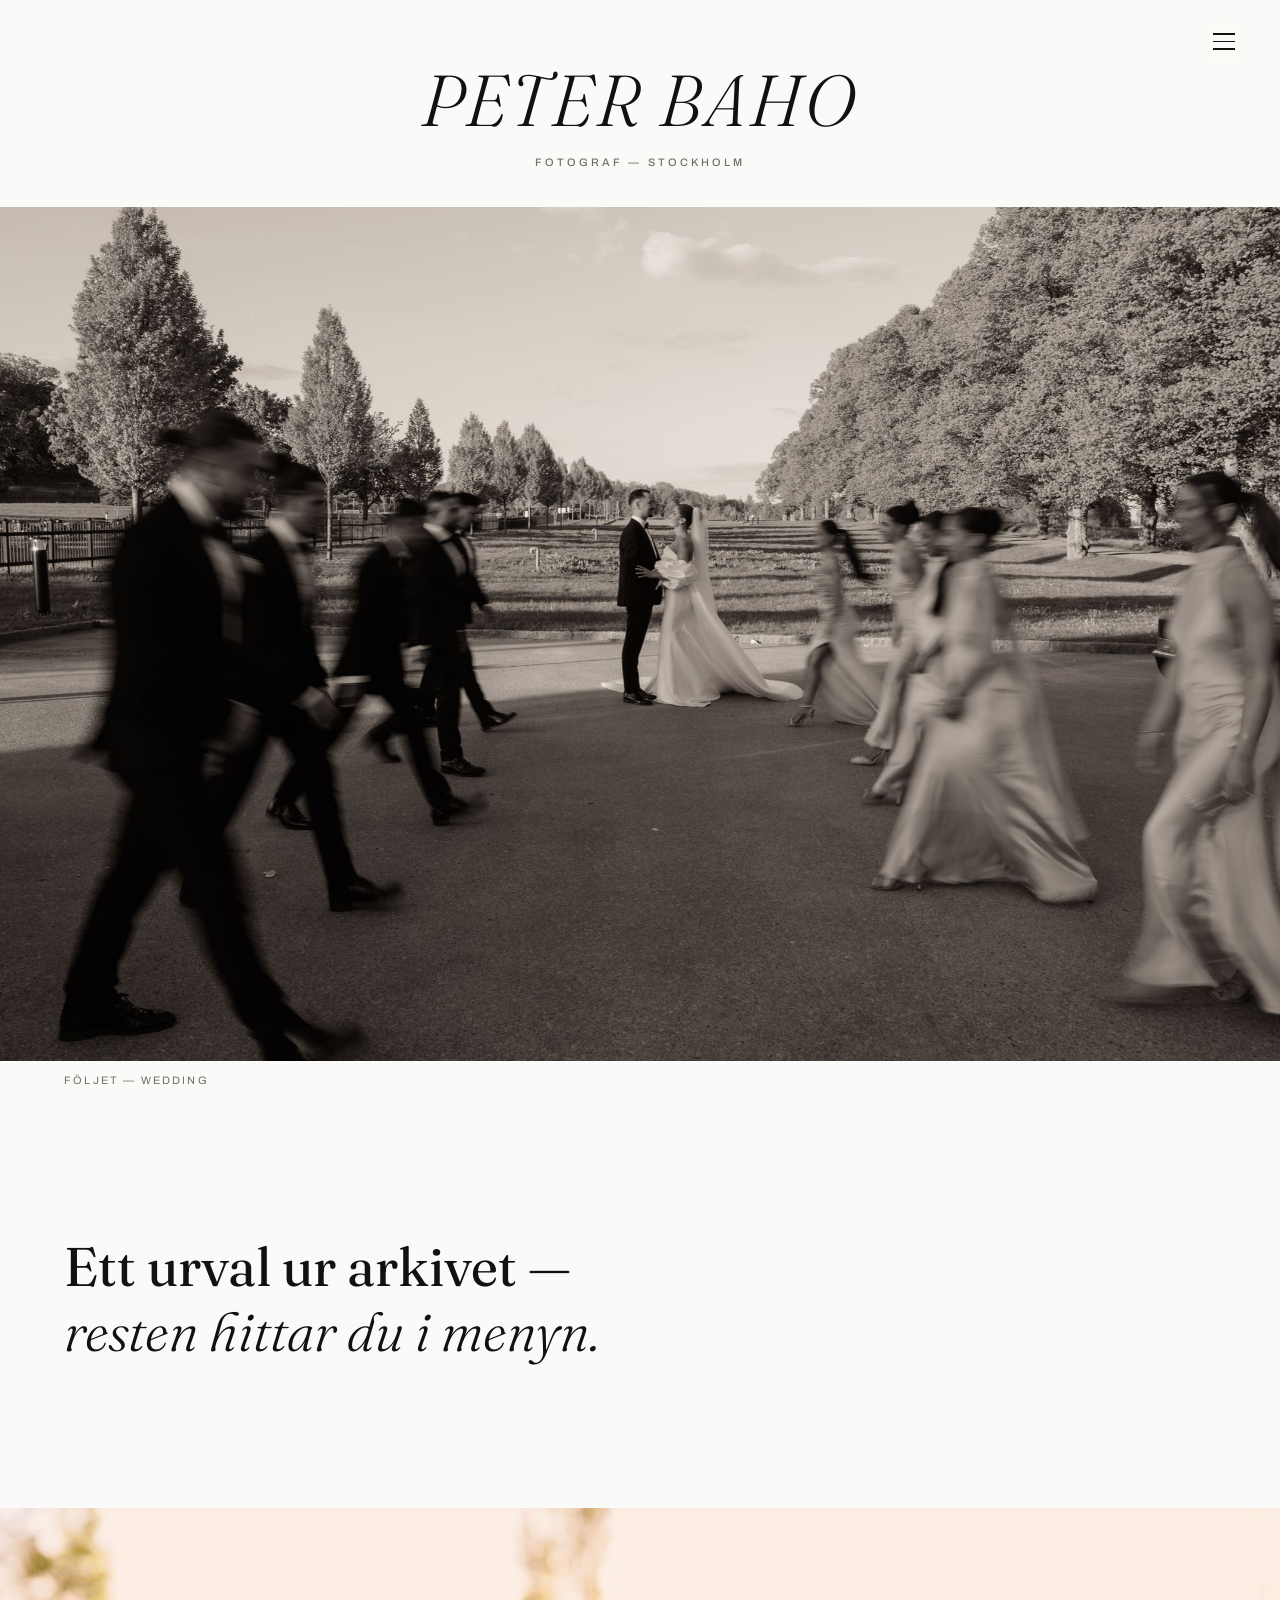
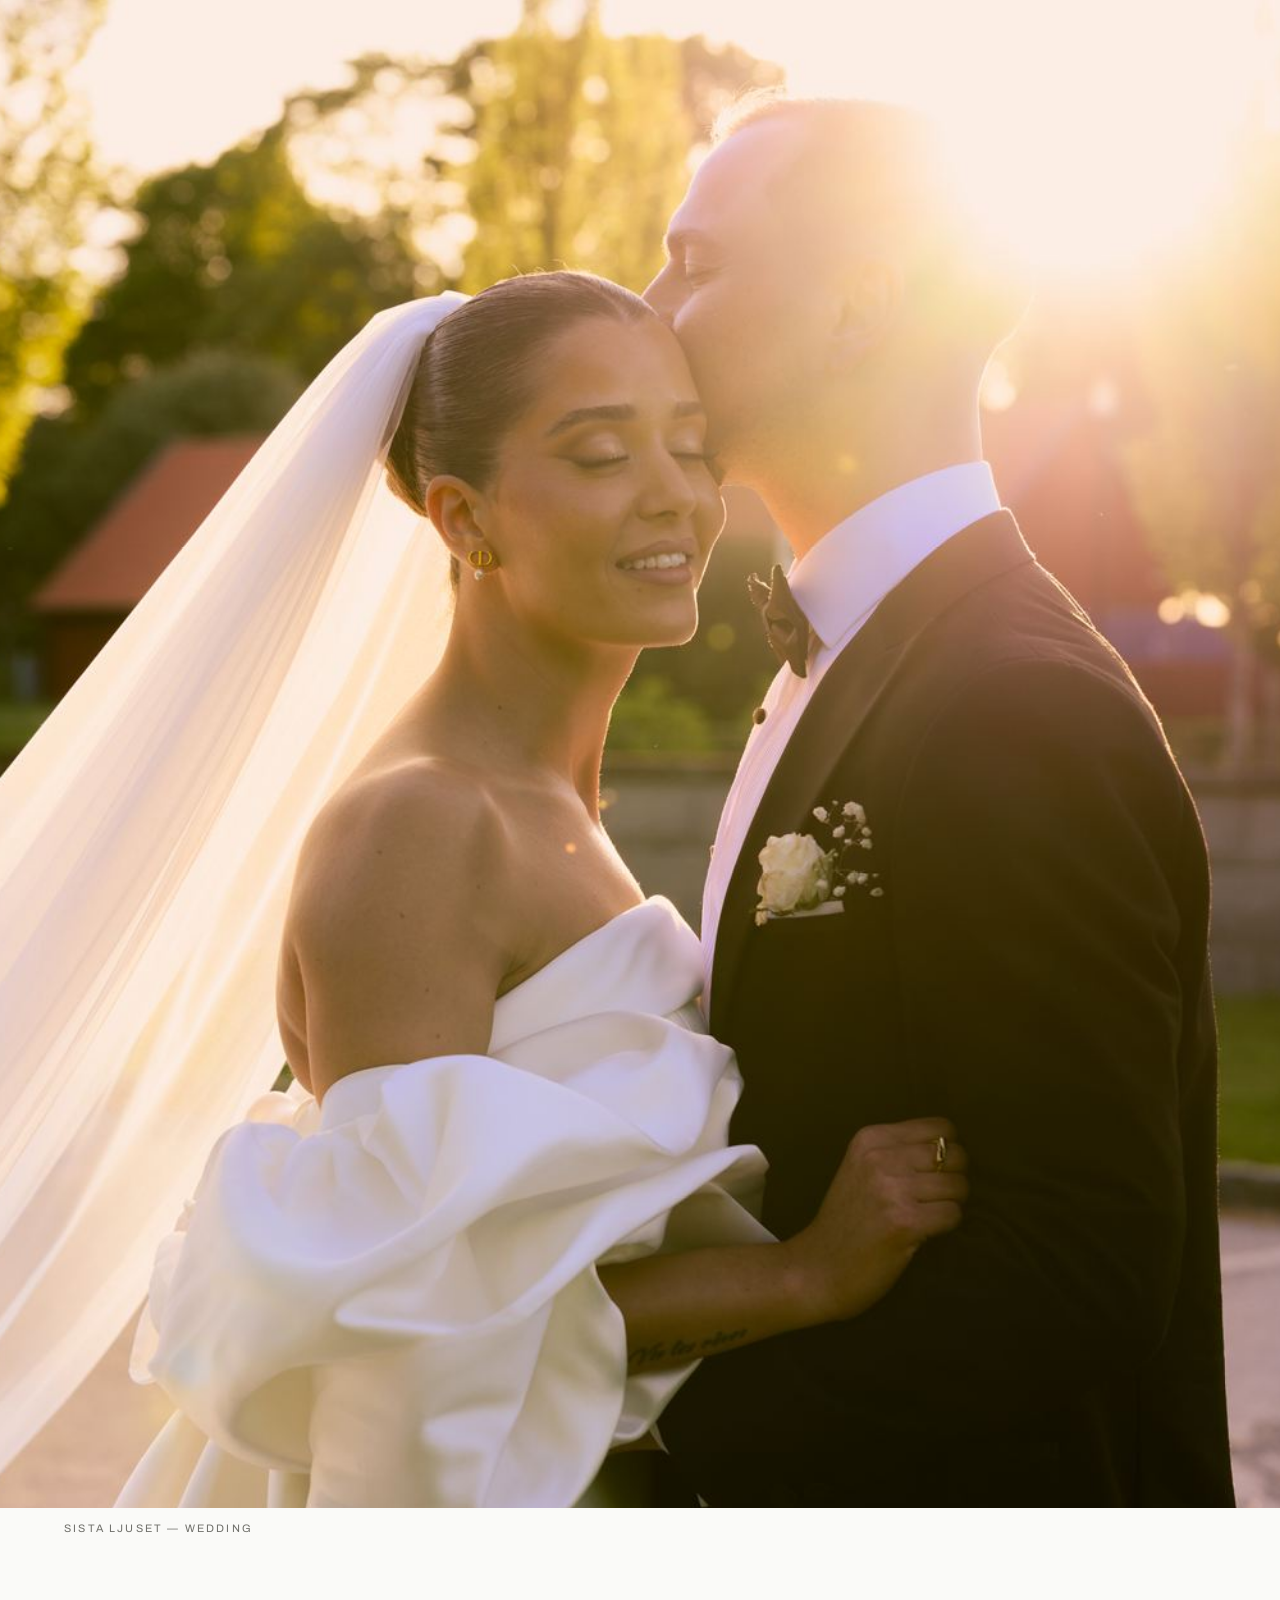
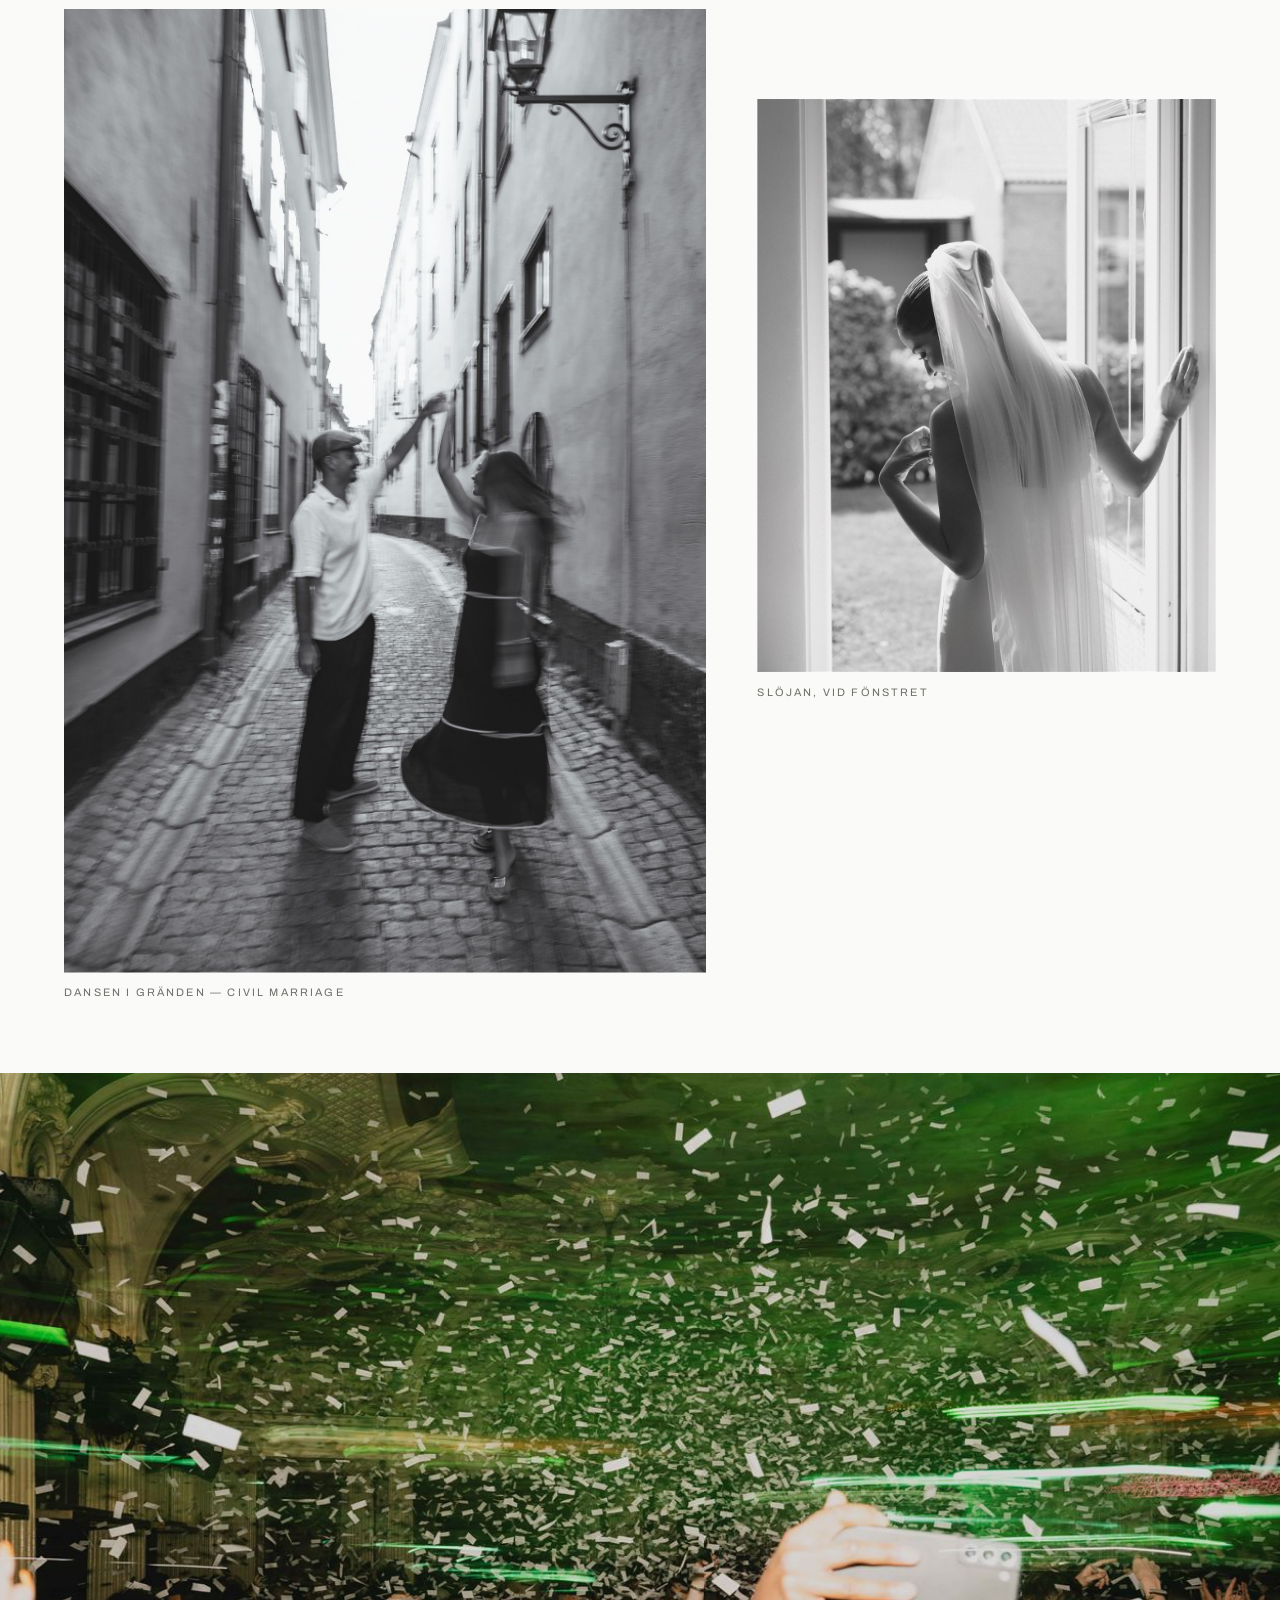
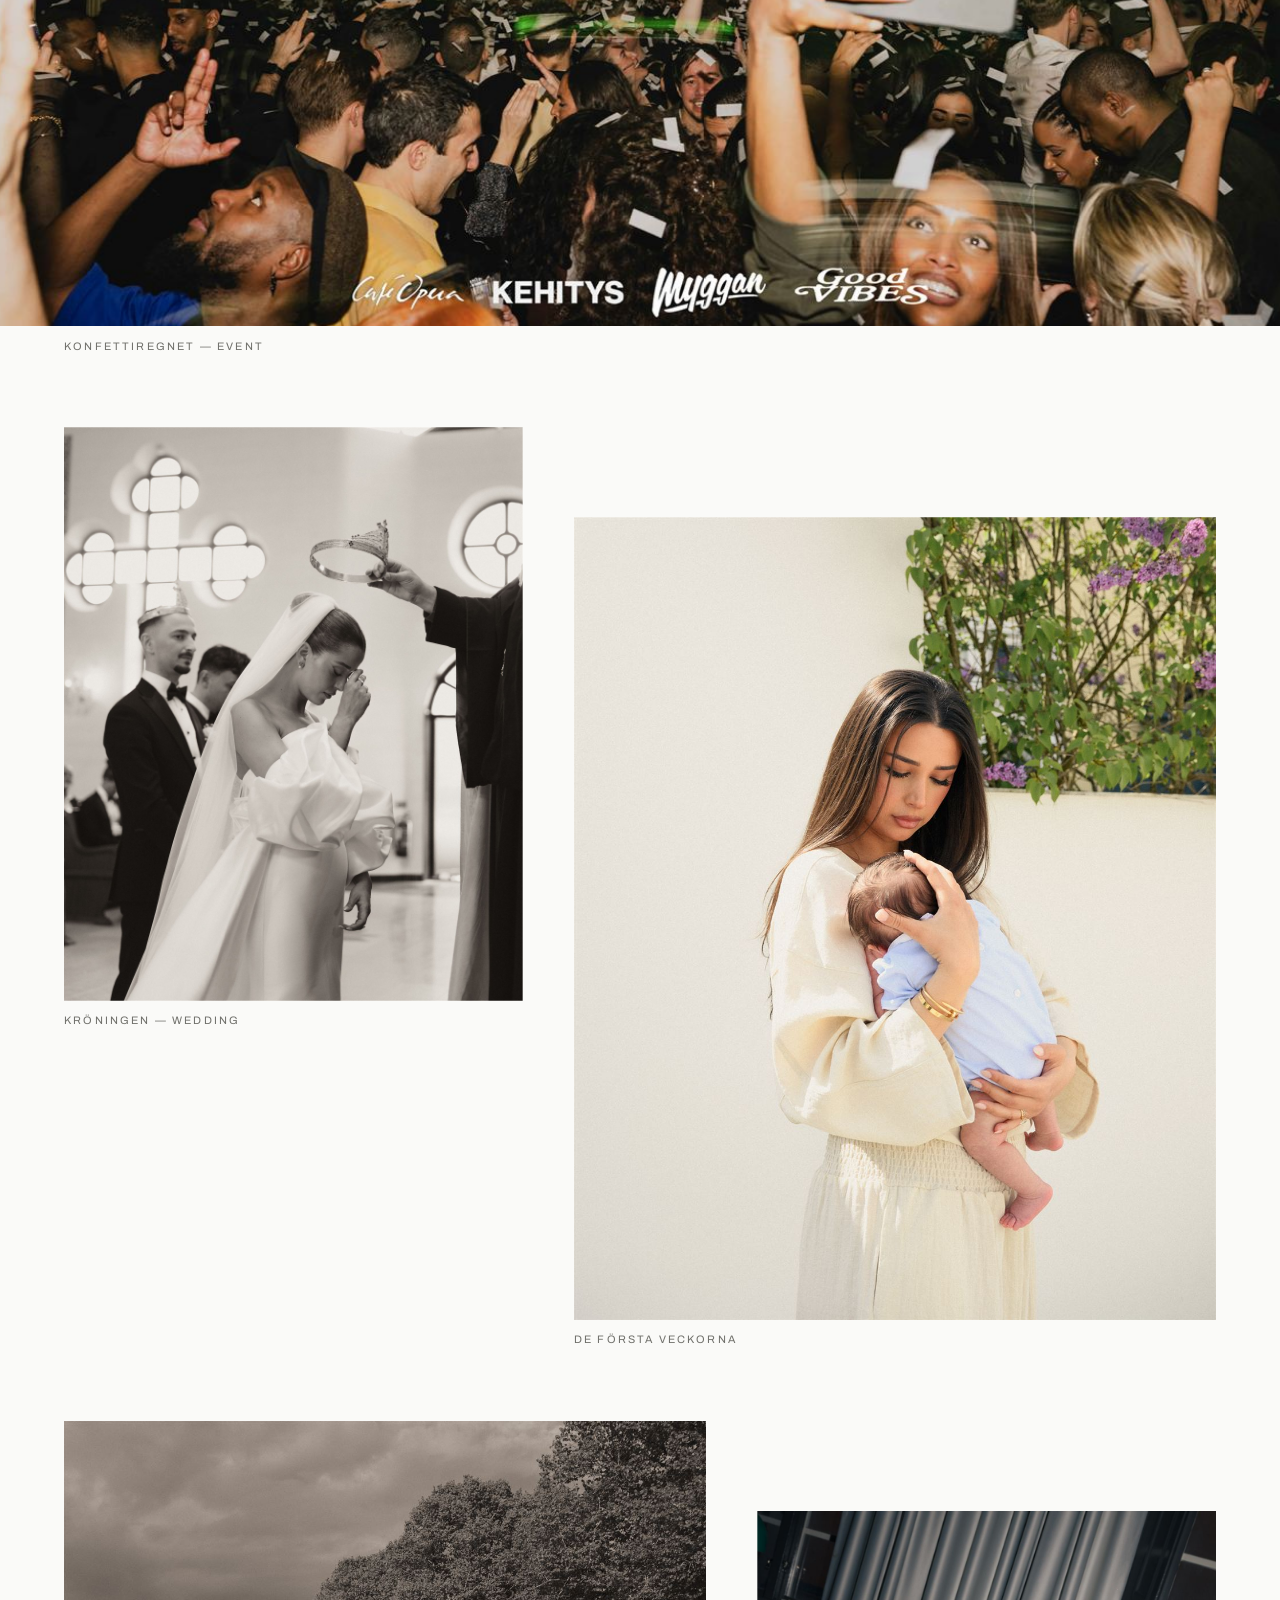
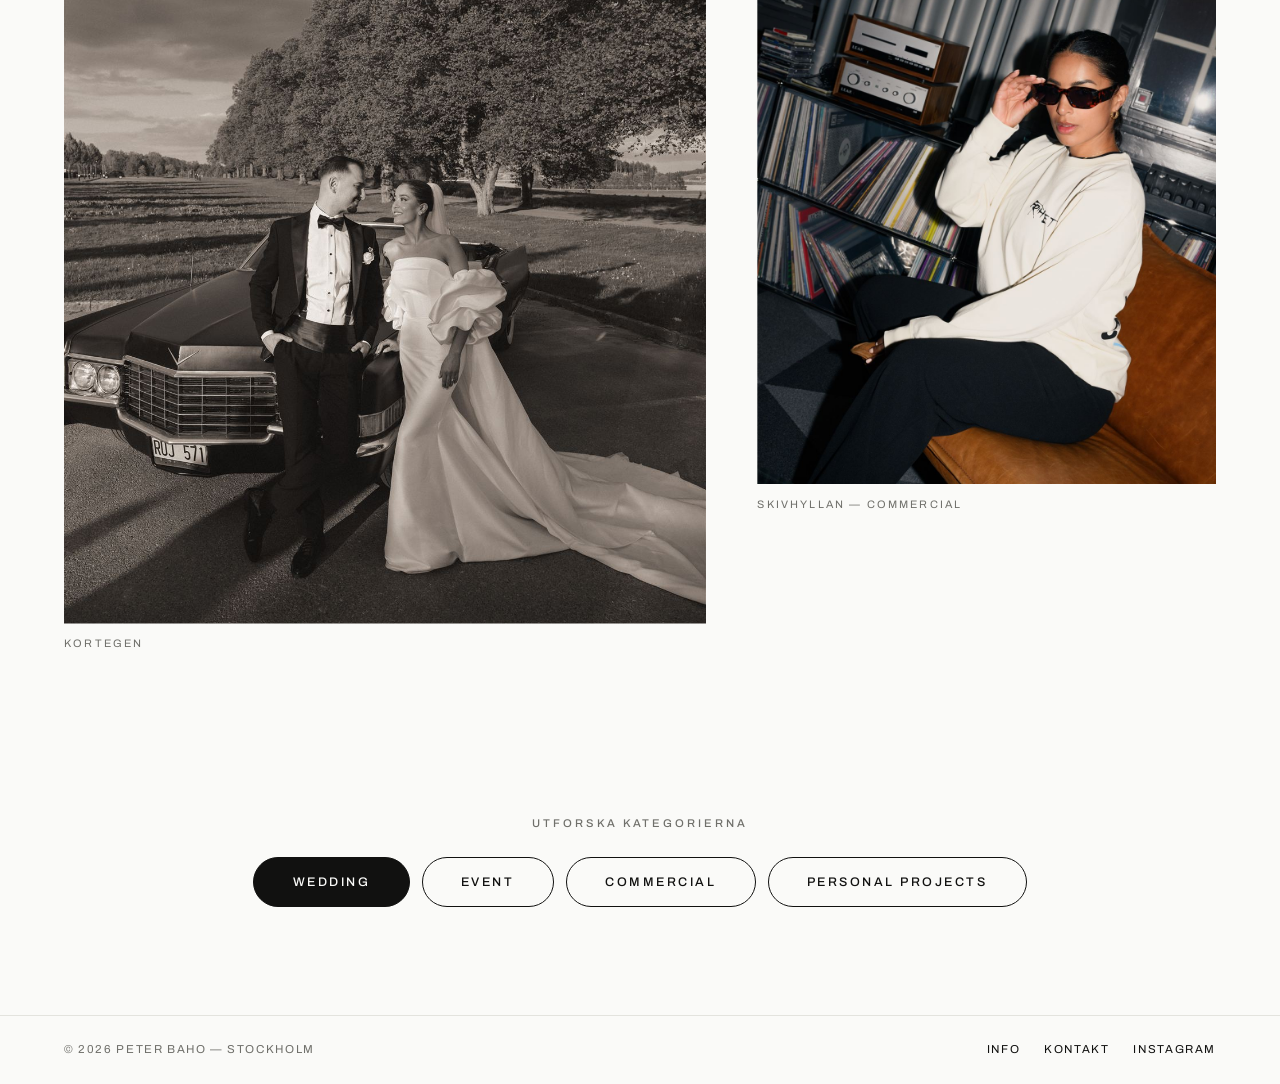
==== commit 454632d0: "Lagg till tom kategori Personal Projects i meny, katalog och kategoripiller Co-Authored-By: Claude F" ====
--- a/index.html
+++ b/index.html
@@ -31,6 +31,7 @@
       <a href="katalog.html#commercial">Commercial</a>
       <a href="katalog.html#wedding">Wedding &amp; Civil Marriage</a>
       <a href="katalog.html#event">Event</a>
+      <a href="katalog.html#personal">Personal Projects</a>
       <a href="info.html">Info</a>
       <a href="kontakt.html">Kontakt</a>
     </nav>
@@ -97,11 +98,12 @@
       </div>
 
       <div class="cta-block reveal">
-        <p class="eyebrow">49 bilder i tre kategorier</p>
+        <p class="eyebrow">Utforska kategorierna</p>
         <nav class="cta-row" aria-label="Kategorier">
           <a class="cta" href="katalog.html#wedding">Wedding</a>
           <a class="cta ghost" href="katalog.html#event">Event</a>
           <a class="cta ghost" href="katalog.html#commercial">Commercial</a>
+          <a class="cta ghost" href="katalog.html#personal">Personal Projects</a>
         </nav>
       </div>
 
--- a/css/style.css
+++ b/css/style.css
@@ -191,6 +191,7 @@
 .menu-nav a:nth-child(3) { animation-delay: 140ms; }
 .menu-nav a:nth-child(4) { animation-delay: 180ms; }
 .menu-nav a:nth-child(5) { animation-delay: 220ms; }
+.menu-nav a:nth-child(6) { animation-delay: 260ms; }
 
 @keyframes menu-item {
   from { opacity: 0; transform: translateY(14px); }
@@ -314,57 +315,32 @@
 
 .page-note { max-width: 48ch; color: var(--muted); }
 
-/* ---------- Katalog: kategoriflikar ---------- */
-
-.cat-tabs {
-  display: flex;
-  flex-wrap: wrap;
-  gap: 0.75rem;
-  margin-bottom: clamp(2.5rem, 6vh, 4rem);
-}
-
-.cat-tab {
-  display: flex;
-  flex-direction: column;
-  align-items: flex-start;
-  gap: 0.15rem;
-  font-family: var(--sans);
-  background: none;
-  border: 1px solid var(--line);
-  border-radius: 0.4rem;
-  padding: 1rem 1.5rem;
-  cursor: pointer;
-  transition: border-color var(--dur-std), background var(--dur-std);
-}
-
-.cat-tab:hover { border-color: var(--ink); }
-
-.cat-tab[aria-selected="true"] {
-  background: var(--ink);
-  border-color: var(--ink);
-}
-
-.cat-name {
-  font-family: var(--serif);
-  font-size: 1.15rem;
-  color: var(--ink);
-}
-
-.cat-count {
-  font-size: 0.65rem;
-  letter-spacing: 0.18em;
-  text-transform: uppercase;
-  color: var(--muted);
-}
-
-.cat-tab[aria-selected="true"] .cat-name { color: var(--paper); }
-.cat-tab[aria-selected="true"] .cat-count { color: #A9A9A2; }
+/* ---------- Katalog ---------- */
 
 .cat-intro {
   max-width: 52ch;
   color: var(--muted);
   margin-bottom: 2.5rem;
 }
+
+/* Tom kategori — inbjudande i väntan på bilder */
+.cat-empty {
+  border: 1px dashed var(--line);
+  border-radius: 0.4rem;
+  text-align: center;
+  padding: clamp(4rem, 12vh, 8rem) var(--gutter);
+  display: flex;
+  flex-direction: column;
+  gap: 0.75rem;
+}
+
+.empty-title {
+  font-family: var(--serif);
+  font-style: italic;
+  font-size: clamp(1.5rem, 3vw, 2.2rem);
+}
+
+.empty-note { color: var(--muted); font-size: 0.9rem; }
 
 /* ---------- Galleri (masonry) ---------- */
 
@@ -643,7 +619,7 @@
   .reveal, .work.reveal img { opacity: 1; transform: none; clip-path: none; transition: none; }
   .work.full .frame img { transform: none !important; }
   .menu, .menu-nav a { animation: none; }
-  .menu-btn span, .cta, .cat-tab { transition: none; }
+  .menu-btn span, .cta { transition: none; }
 }
 
 /* ---------- Responsivt ---------- */
@@ -660,5 +636,4 @@
   .masonry { columns: 1; }
   .masthead { padding-top: 4.5rem; }
   .masthead-name { font-size: clamp(2rem, 9vw, 2.6rem); }
-  .cat-tab { width: 100%; }
-}
+}
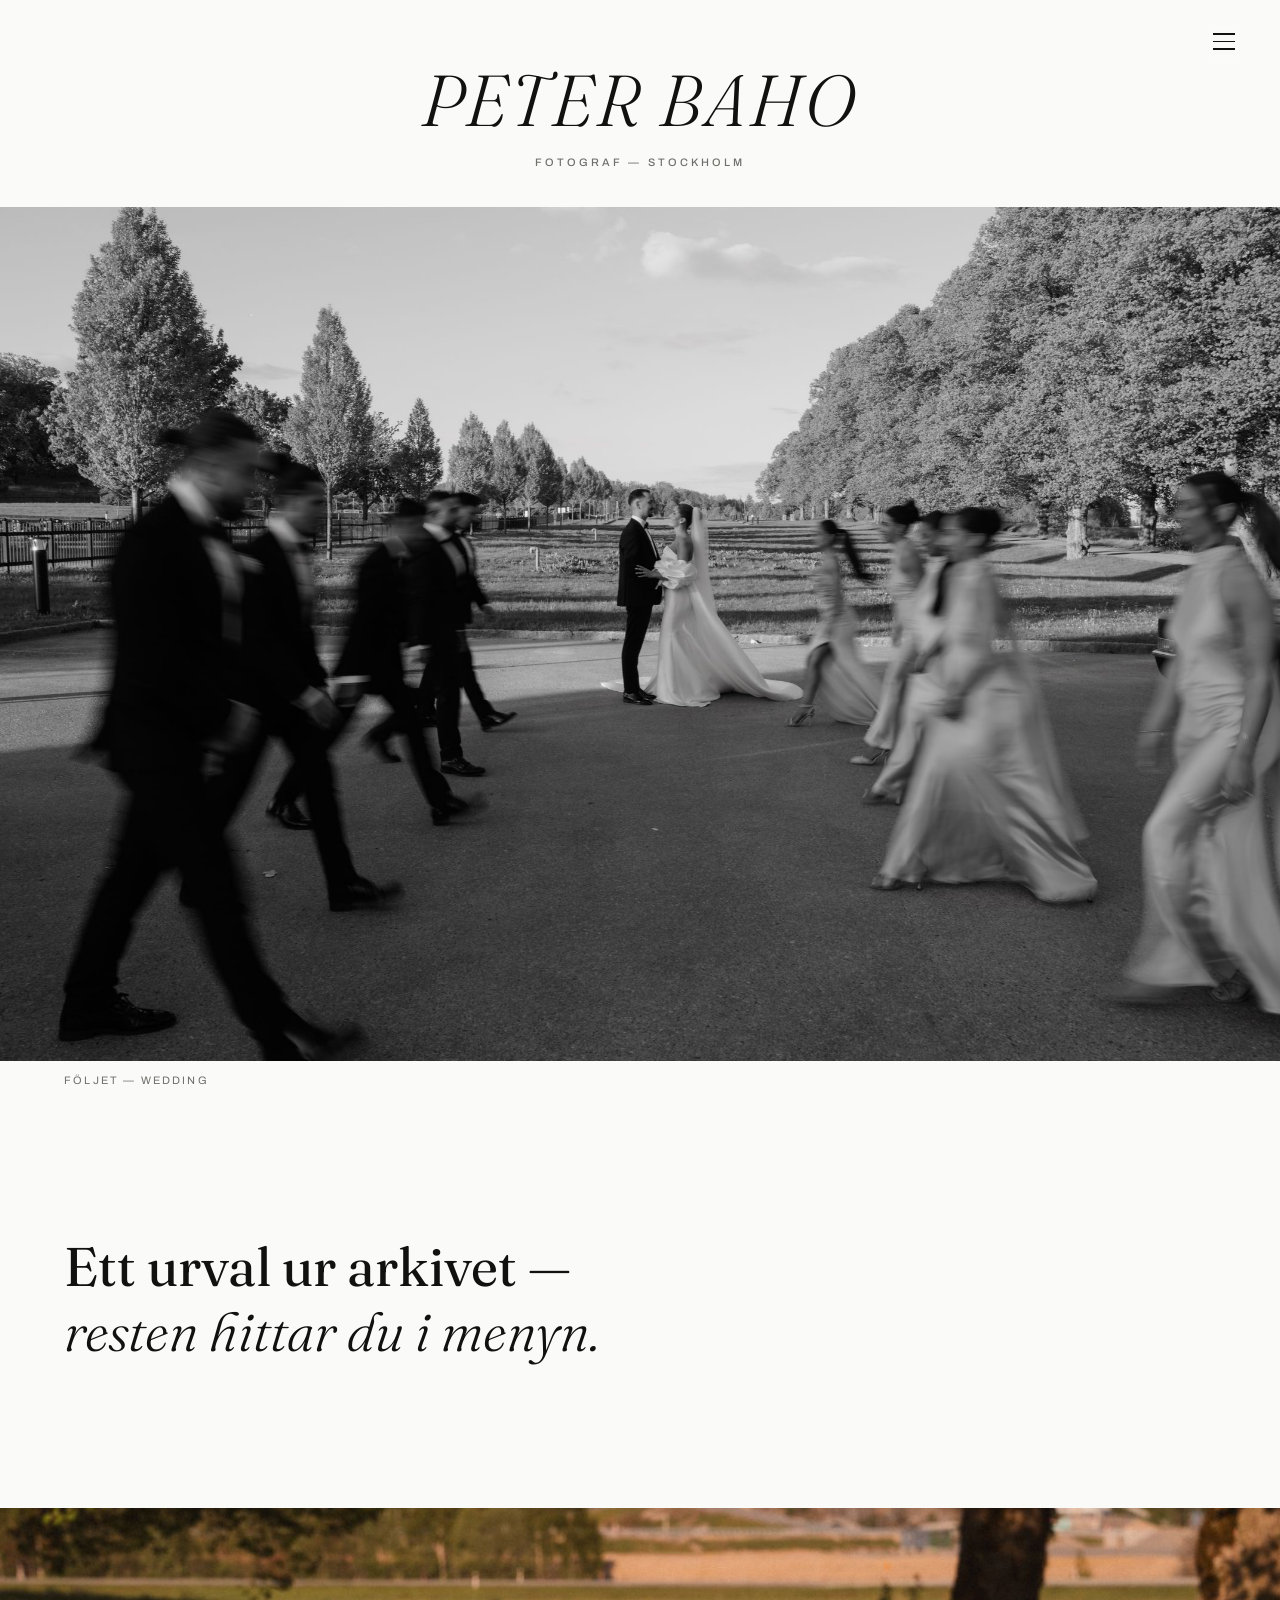
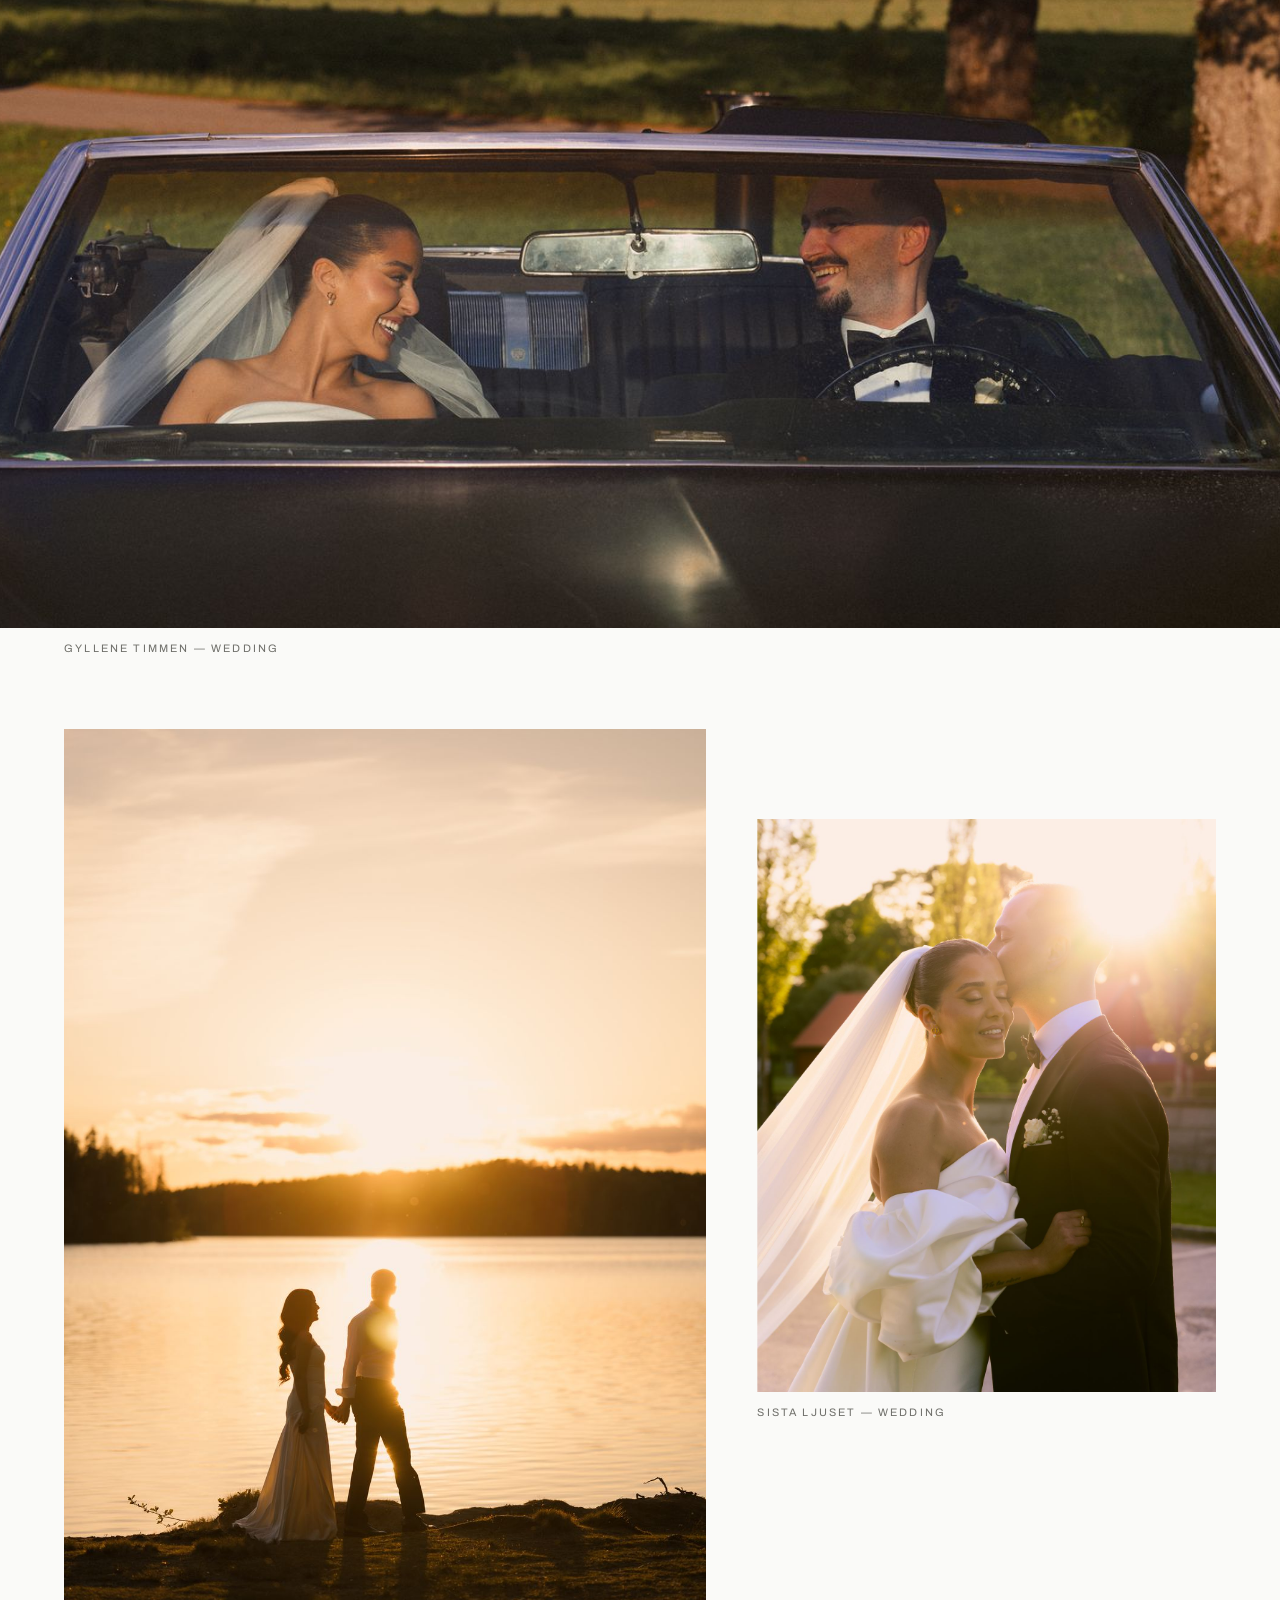
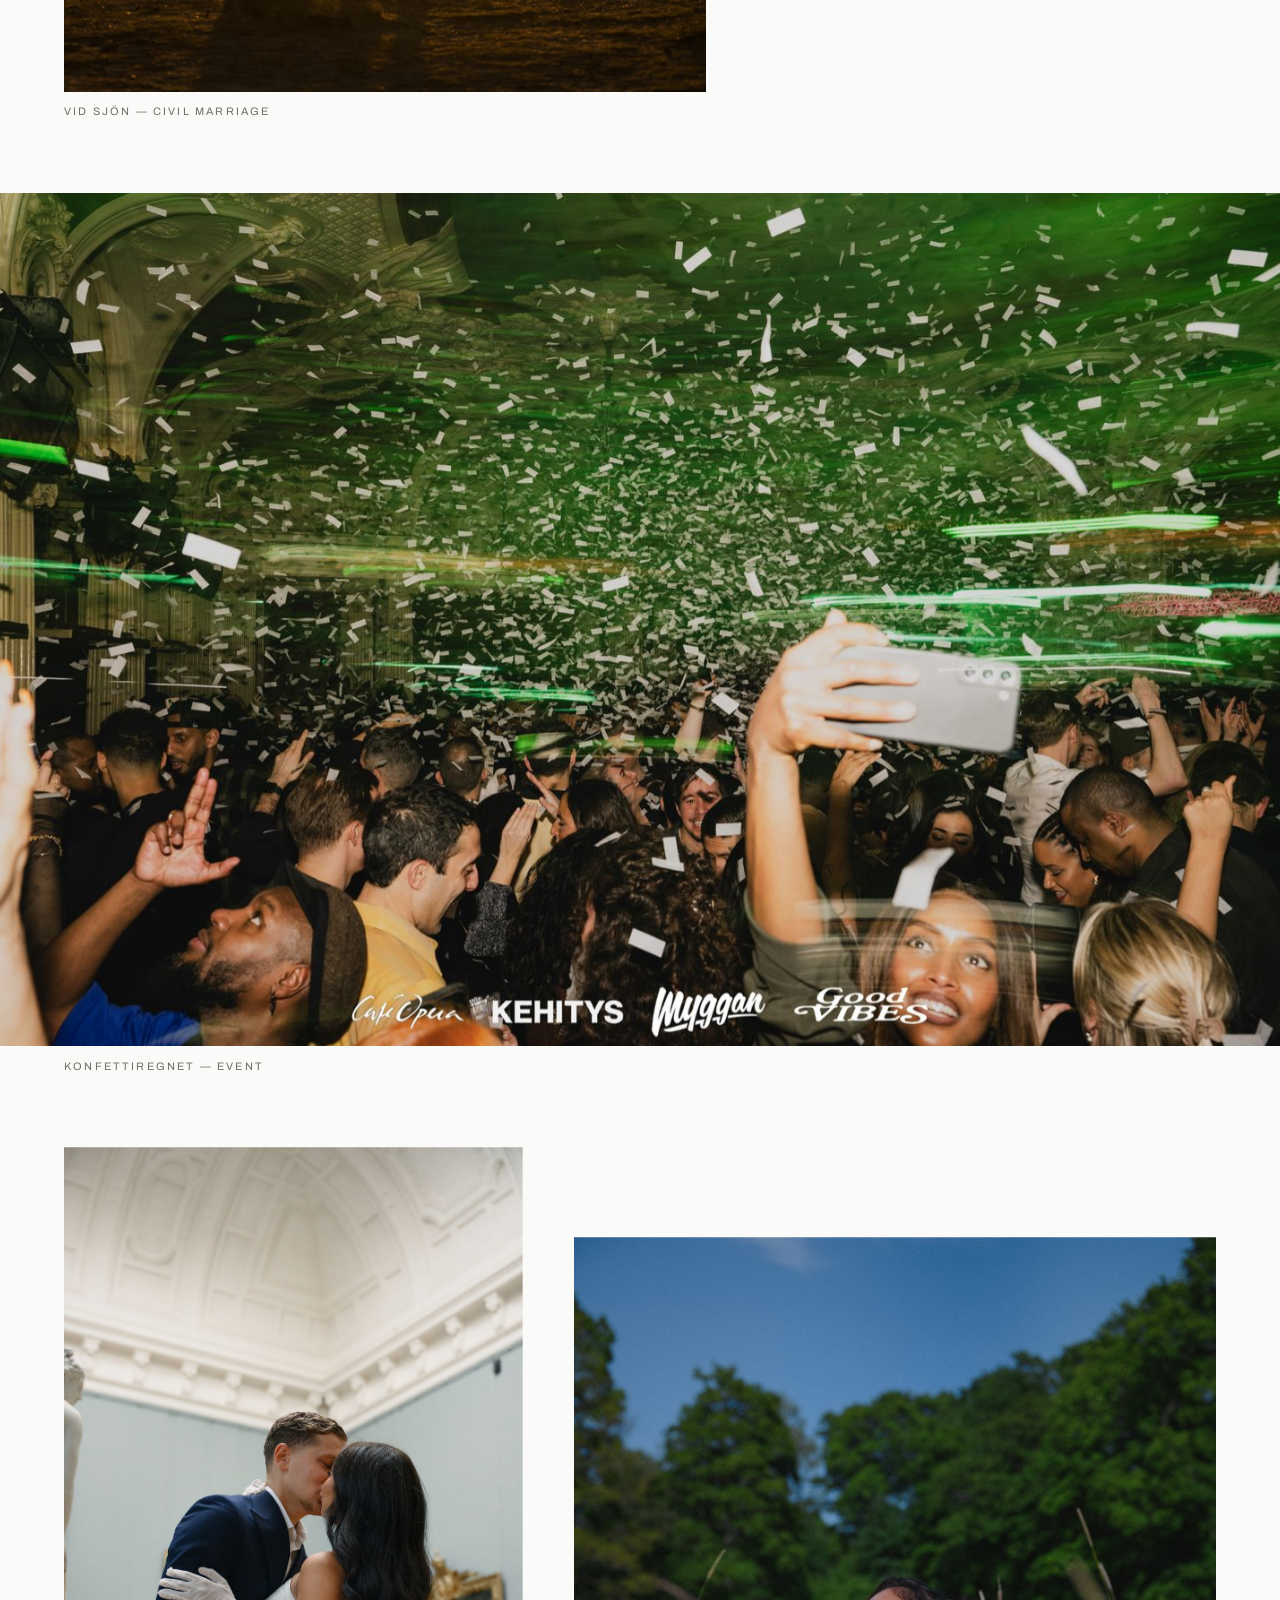
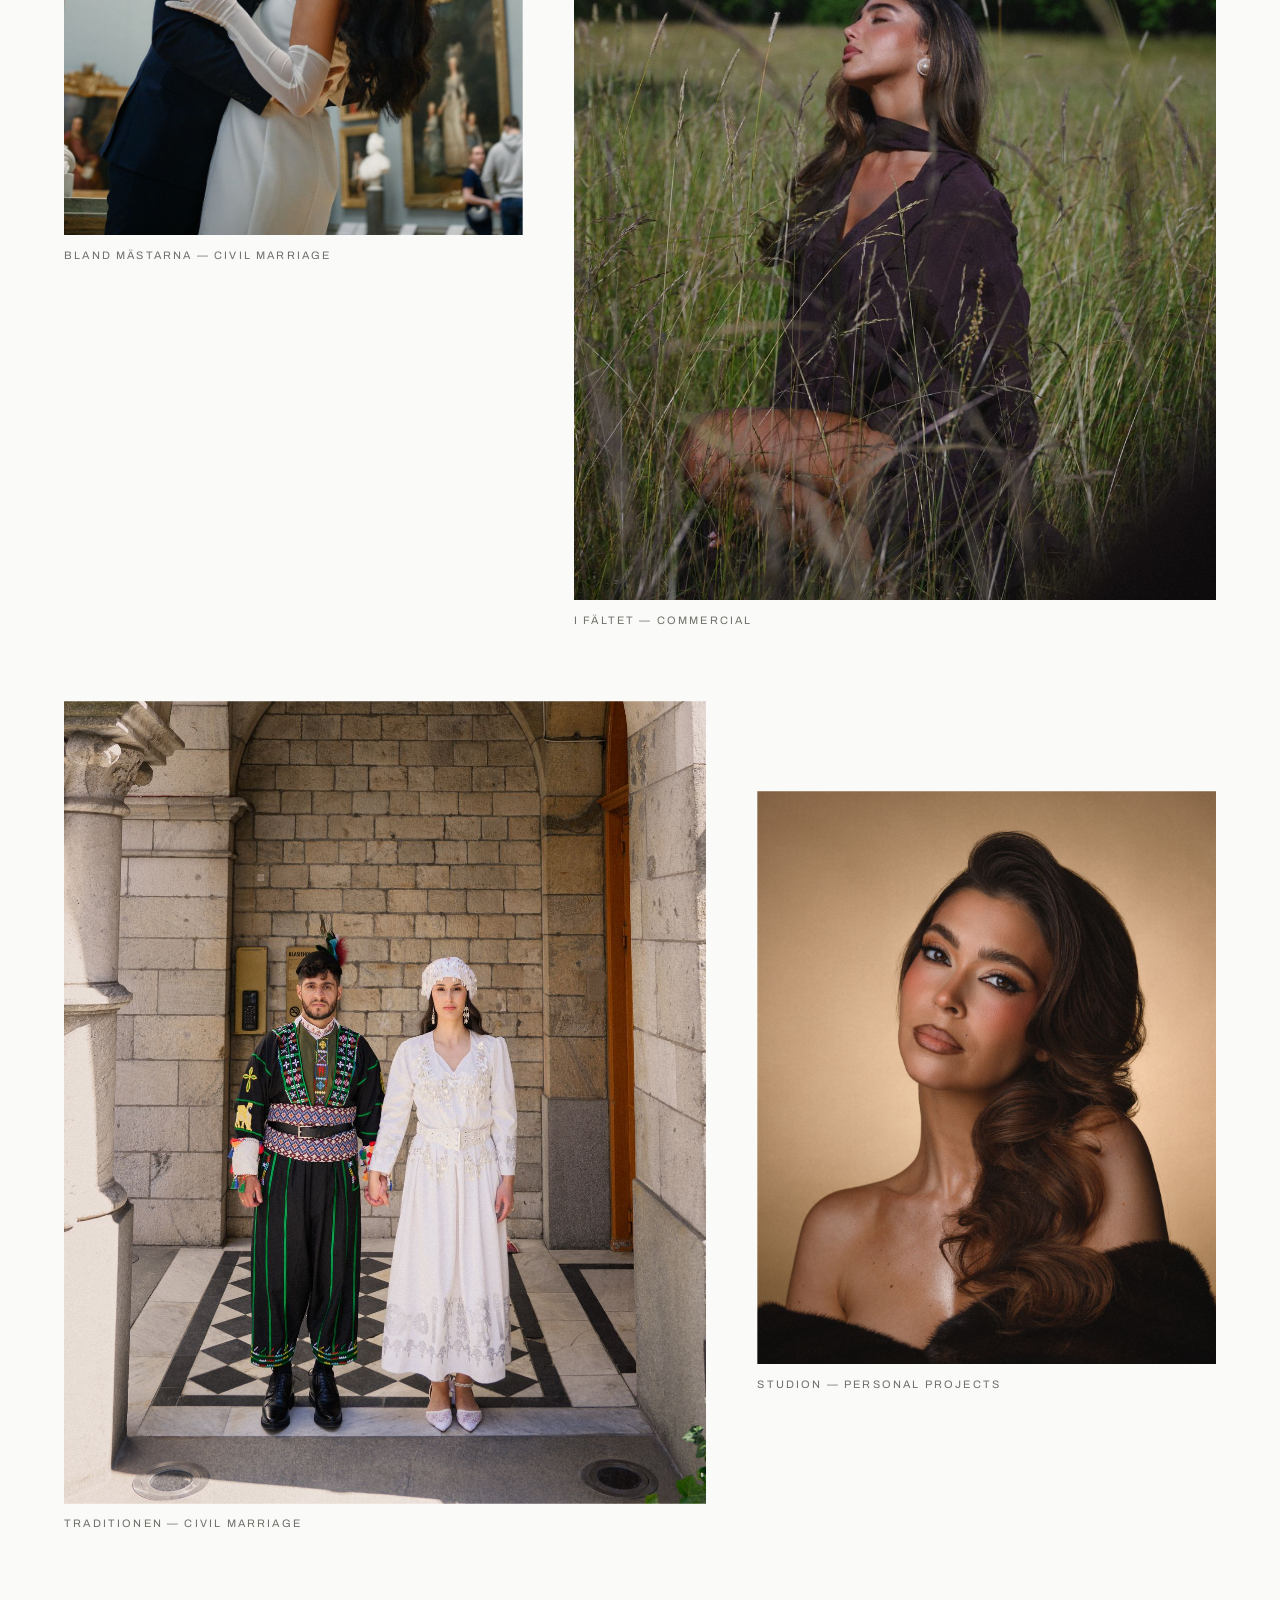
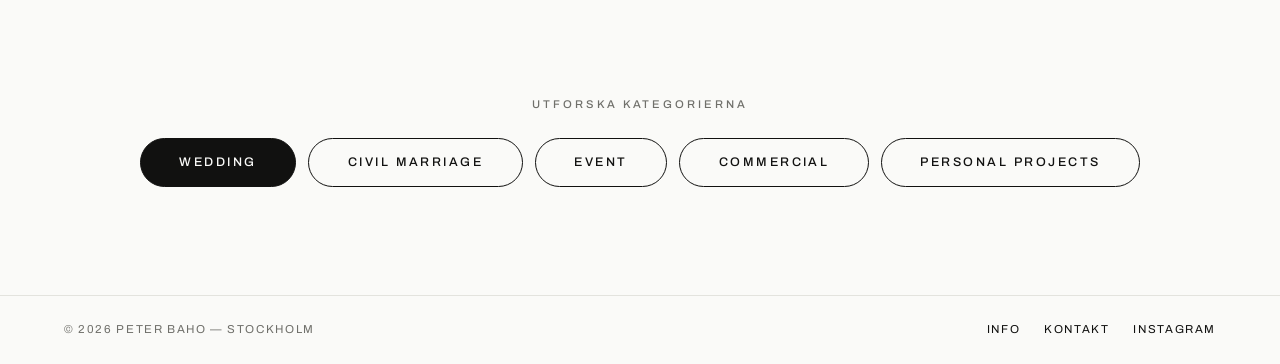
==== commit a730a6e6: "Kundens fulla bildleverans: 151 nya bilder, album for vigslar, intro-animation - Wedding och Civil M" ====
--- a/index.html
+++ b/index.html
@@ -4,21 +4,29 @@
   <meta charset="UTF-8">
   <meta name="viewport" content="width=device-width, initial-scale=1.0">
   <title>Peter Baho — Fotograf, Stockholm</title>
-  <meta name="description" content="Peter Baho är fotograf i Stockholm. Wedding & civil marriage, event och commercial — filmiskt, varmt och nära.">
+  <meta name="description" content="Peter Baho är fotograf i Stockholm. Wedding, civil marriage, event och commercial — filmiskt, varmt och nära.">
   <meta name="theme-color" content="#FAFAF8">
   <link rel="canonical" href="https://nataniel0212.github.io/peterbaho/">
   <meta property="og:title" content="Peter Baho — Fotograf, Stockholm">
   <meta property="og:description" content="Bröllop, vigsel, event och kommersiellt foto — filmiskt, varmt och nära.">
-  <meta property="og:image" content="https://nataniel0212.github.io/peterbaho/images/wedding-17.jpg">
+  <meta property="og:image" content="https://nataniel0212.github.io/peterbaho/images/hero.jpg">
   <meta property="og:type" content="website">
   <link rel="icon" href="data:image/svg+xml,%3Csvg xmlns='http://www.w3.org/2000/svg' viewBox='0 0 64 64'%3E%3Crect width='64' height='64' fill='%23111110'/%3E%3Ctext x='32' y='43' font-family='Georgia,serif' font-style='italic' font-size='28' fill='%23FAFAF8' text-anchor='middle'%3EPB%3C/text%3E%3C/svg%3E">
-  <link rel="preload" as="image" href="images/wedding-17.jpg" fetchpriority="high">
+  <link rel="preload" as="image" href="images/hero.jpg" fetchpriority="high">
   <link rel="preconnect" href="https://fonts.googleapis.com">
   <link rel="preconnect" href="https://fonts.gstatic.com" crossorigin>
   <link href="https://fonts.googleapis.com/css2?family=Fraunces:ital,opsz,wght@0,9..144,300;0,9..144,400;1,9..144,300;1,9..144,400&family=Archivo:wght@400;500&display=swap" rel="stylesheet">
   <link rel="stylesheet" href="css/style.css">
 </head>
 <body>
+
+  <!-- Intro: namnet visas, sedan dras ridån uppåt -->
+  <div class="intro" aria-hidden="true">
+    <div class="intro-inner">
+      <p class="intro-name">Peter Baho</p>
+      <p class="intro-tag">Fotograf — Stockholm</p>
+    </div>
+  </div>
 
   <!-- Meny (tre streck) -->
   <button class="menu-btn" aria-label="Öppna meny" aria-expanded="false" aria-controls="menu">
@@ -28,9 +36,10 @@
   <div class="menu" id="menu" role="dialog" aria-modal="true" aria-label="Meny" hidden>
     <button class="menu-close" aria-label="Stäng meny">✕</button>
     <nav class="menu-nav">
+      <a href="katalog.html#wedding">Wedding</a>
+      <a href="katalog.html#civil">Civil Marriage</a>
+      <a href="katalog.html#event">Event</a>
       <a href="katalog.html#commercial">Commercial</a>
-      <a href="katalog.html#wedding">Wedding &amp; Civil Marriage</a>
-      <a href="katalog.html#event">Event</a>
       <a href="katalog.html#personal">Personal Projects</a>
       <a href="info.html">Info</a>
       <a href="kontakt.html">Kontakt</a>
@@ -46,7 +55,7 @@
   <main>
 
     <figure class="work full lead reveal">
-      <div class="frame"><img src="images/wedding-17.jpg" alt="Bröllopsfölje som korsar en allé i gyllene kvällsljus" fetchpriority="high" width="2400" height="1600"></div>
+      <div class="frame"><img src="images/hero.jpg" alt="Bröllopsfölje som korsar en allé" fetchpriority="high" width="2400" height="1600"></div>
       <figcaption>Följet — wedding</figcaption>
     </figure>
 
@@ -55,45 +64,45 @@
       <p class="statement reveal">Ett urval ur arkivet —<br><em>resten hittar du i menyn.</em></p>
 
       <figure class="work full reveal">
-        <div class="frame"><img src="images/wedding-18.jpg" alt="Kyss i solnedgången" loading="lazy" width="1120" height="1400"></div>
-        <figcaption>Sista ljuset — wedding</figcaption>
+        <div class="frame"><img src="images/wedding/wedding-16.jpg" alt="Brudparet går över gräset i gyllene kvällsljus" loading="lazy" width="1600" height="900"></div>
+        <figcaption>Gyllene timmen — wedding</figcaption>
       </figure>
 
       <div class="duo">
         <figure class="work reveal">
-          <img src="images/couple-03.jpg" alt="Paret dansar i gränden, rörelseoskärpa" loading="lazy" width="1600" height="2400">
-          <figcaption>Dansen i gränden — civil marriage</figcaption>
+          <img src="images/civil/charbel-och-eva/charbel-och-eva-08.jpg" alt="Paret hand i hand vid sjön i solnedgången" loading="lazy" width="1067" height="1600">
+          <figcaption>Vid sjön — civil marriage</figcaption>
         </figure>
         <figure class="work shift-down reveal">
-          <img src="images/wedding-11.jpg" alt="Brud i slöja vid fönstret" loading="lazy" width="1120" height="1400">
-          <figcaption>Slöjan, vid fönstret</figcaption>
+          <img src="images/wedding/wedding-21.jpg" alt="Kyss i motljuset, slöjan i vinden" loading="lazy" width="1280" height="1600">
+          <figcaption>Sista ljuset — wedding</figcaption>
         </figure>
       </div>
 
       <figure class="work full reveal">
-        <div class="frame"><img src="images/club-07.jpg" alt="Konfetti faller över dansgolvet i grönt ljus" loading="lazy" width="2100" height="1400"></div>
+        <div class="frame"><img src="images/event/event-10.jpg" alt="Konfetti faller över dansgolvet i grönt ljus" loading="lazy" width="1600" height="1067"></div>
         <figcaption>Konfettiregnet — event</figcaption>
       </figure>
 
       <div class="duo rev">
         <figure class="work reveal">
-          <img src="images/wedding-14.jpg" alt="Kröningsögonblick under vigseln" loading="lazy" width="2400" height="3000">
-          <figcaption>Kröningen — wedding</figcaption>
+          <img src="images/civil/viktor-och-meryam/viktor-och-meryam-04.jpg" alt="Kyss bland målningarna på museet" loading="lazy" width="1067" height="1600">
+          <figcaption>Bland mästarna — civil marriage</figcaption>
         </figure>
         <figure class="work shift-down reveal">
-          <img src="images/family-01.jpg" alt="Mamma håller sitt nyfödda barn vid den vita väggen" loading="lazy" width="1120" height="1400">
-          <figcaption>De första veckorna</figcaption>
+          <img src="images/commercial/commercial-03.jpg" alt="Modell i högt gräs, blicken mot himlen" loading="lazy" width="1067" height="1600">
+          <figcaption>I fältet — commercial</figcaption>
         </figure>
       </div>
 
       <div class="duo">
         <figure class="work reveal">
-          <img src="images/wedding-16.jpg" alt="Brudparet vid veteranbilen" loading="lazy" width="1120" height="1400">
-          <figcaption>Kortegen</figcaption>
+          <img src="images/civil/fadi-och-esagila/fadi-och-esagila-02.jpg" alt="Par i traditionell dräkt under stenvalvet" loading="lazy" width="1280" height="1600">
+          <figcaption>Traditionen — civil marriage</figcaption>
         </figure>
         <figure class="work shift-down reveal">
-          <img src="images/brand-04.jpg" alt="Modell i solglasögon framför skivsamlingen" loading="lazy" width="1120" height="1400">
-          <figcaption>Skivhyllan — commercial</figcaption>
+          <img src="images/personal/personal-01.jpg" alt="Studioporträtt i varmt ljus" loading="lazy" width="1280" height="1600">
+          <figcaption>Studion — personal projects</figcaption>
         </figure>
       </div>
 
@@ -101,6 +110,7 @@
         <p class="eyebrow">Utforska kategorierna</p>
         <nav class="cta-row" aria-label="Kategorier">
           <a class="cta" href="katalog.html#wedding">Wedding</a>
+          <a class="cta ghost" href="katalog.html#civil">Civil Marriage</a>
           <a class="cta ghost" href="katalog.html#event">Event</a>
           <a class="cta ghost" href="katalog.html#commercial">Commercial</a>
           <a class="cta ghost" href="katalog.html#personal">Personal Projects</a>
--- a/css/style.css
+++ b/css/style.css
@@ -68,6 +68,52 @@
   color: var(--muted);
 }
 
+/* ---------- Intro: namnet visas, sedan dras ridån uppåt ---------- */
+
+.intro {
+  position: fixed;
+  inset: 0;
+  z-index: 60;
+  background: var(--paper);
+  display: flex;
+  align-items: center;
+  justify-content: center;
+  transition: transform 900ms cubic-bezier(0.76, 0, 0.24, 1);
+}
+
+body.intro-leave .intro { transform: translateY(-101%); }
+
+.intro-inner { text-align: center; }
+
+.intro-name {
+  font-family: var(--serif);
+  font-style: italic;
+  font-weight: 300;
+  font-size: clamp(2.4rem, 7vw, 4.5rem);
+  line-height: 1.05;
+  letter-spacing: 0.04em;
+  text-transform: uppercase;
+  color: var(--ink);
+  animation: intro-rise 700ms var(--ease-out) 150ms both;
+}
+
+.intro-tag {
+  margin-top: 0.9rem;
+  font-size: 0.68rem;
+  font-weight: 500;
+  letter-spacing: 0.28em;
+  text-transform: uppercase;
+  color: var(--muted);
+  animation: intro-rise 700ms var(--ease-out) 400ms both;
+}
+
+@keyframes intro-rise {
+  from { opacity: 0; transform: translateY(20px); }
+  to   { opacity: 1; transform: none; }
+}
+
+body.has-intro { overflow: hidden; }
+
 /* ---------- Masthead: namnet centrerat överst ---------- */
 
 .masthead {
@@ -342,6 +388,66 @@
 
 .empty-note { color: var(--muted); font-size: 0.9rem; }
 
+/* ---------- Civil Marriage: albumlänkar i översikten ---------- */
+
+.album-link {
+  display: block;
+  text-decoration: none;
+  color: inherit;
+  cursor: pointer;
+}
+
+.album-link img { transition: opacity var(--dur-std) var(--ease-out); }
+
+.album-link:hover img,
+.album-link:focus-visible img { opacity: 0.88; }
+
+.album-caption {
+  display: flex;
+  justify-content: space-between;
+  align-items: baseline;
+  gap: 1rem;
+  margin-top: 0.65rem;
+}
+
+.album-name {
+  font-size: 0.68rem;
+  font-weight: 500;
+  letter-spacing: 0.2em;
+  text-transform: uppercase;
+  color: var(--ink);
+}
+
+.album-hint {
+  font-size: 0.62rem;
+  letter-spacing: 0.16em;
+  text-transform: uppercase;
+  color: var(--muted);
+  white-space: nowrap;
+  transition: color var(--dur-fast);
+}
+
+.album-link:hover .album-hint,
+.album-link:focus-visible .album-hint { color: var(--ink); }
+
+/* Tillbaka-länk i albumvyn */
+.album-back { margin-bottom: 2rem; }
+
+.album-back.end { margin: 3rem 0 0; }
+
+.album-back a {
+  font-size: 0.7rem;
+  font-weight: 500;
+  letter-spacing: 0.2em;
+  text-transform: uppercase;
+  color: var(--ink);
+  text-decoration: none;
+  border-bottom: 1px solid var(--ink);
+  padding-bottom: 0.15rem;
+}
+
+.album-back a:hover { opacity: 0.6; }
+
 /* ---------- Galleri (masonry) ---------- */
 
 .masonry {
@@ -620,6 +726,7 @@
   .work.full .frame img { transform: none !important; }
   .menu, .menu-nav a { animation: none; }
   .menu-btn span, .cta { transition: none; }
+  .intro { display: none; }
 }
 
 /* ---------- Responsivt ---------- */
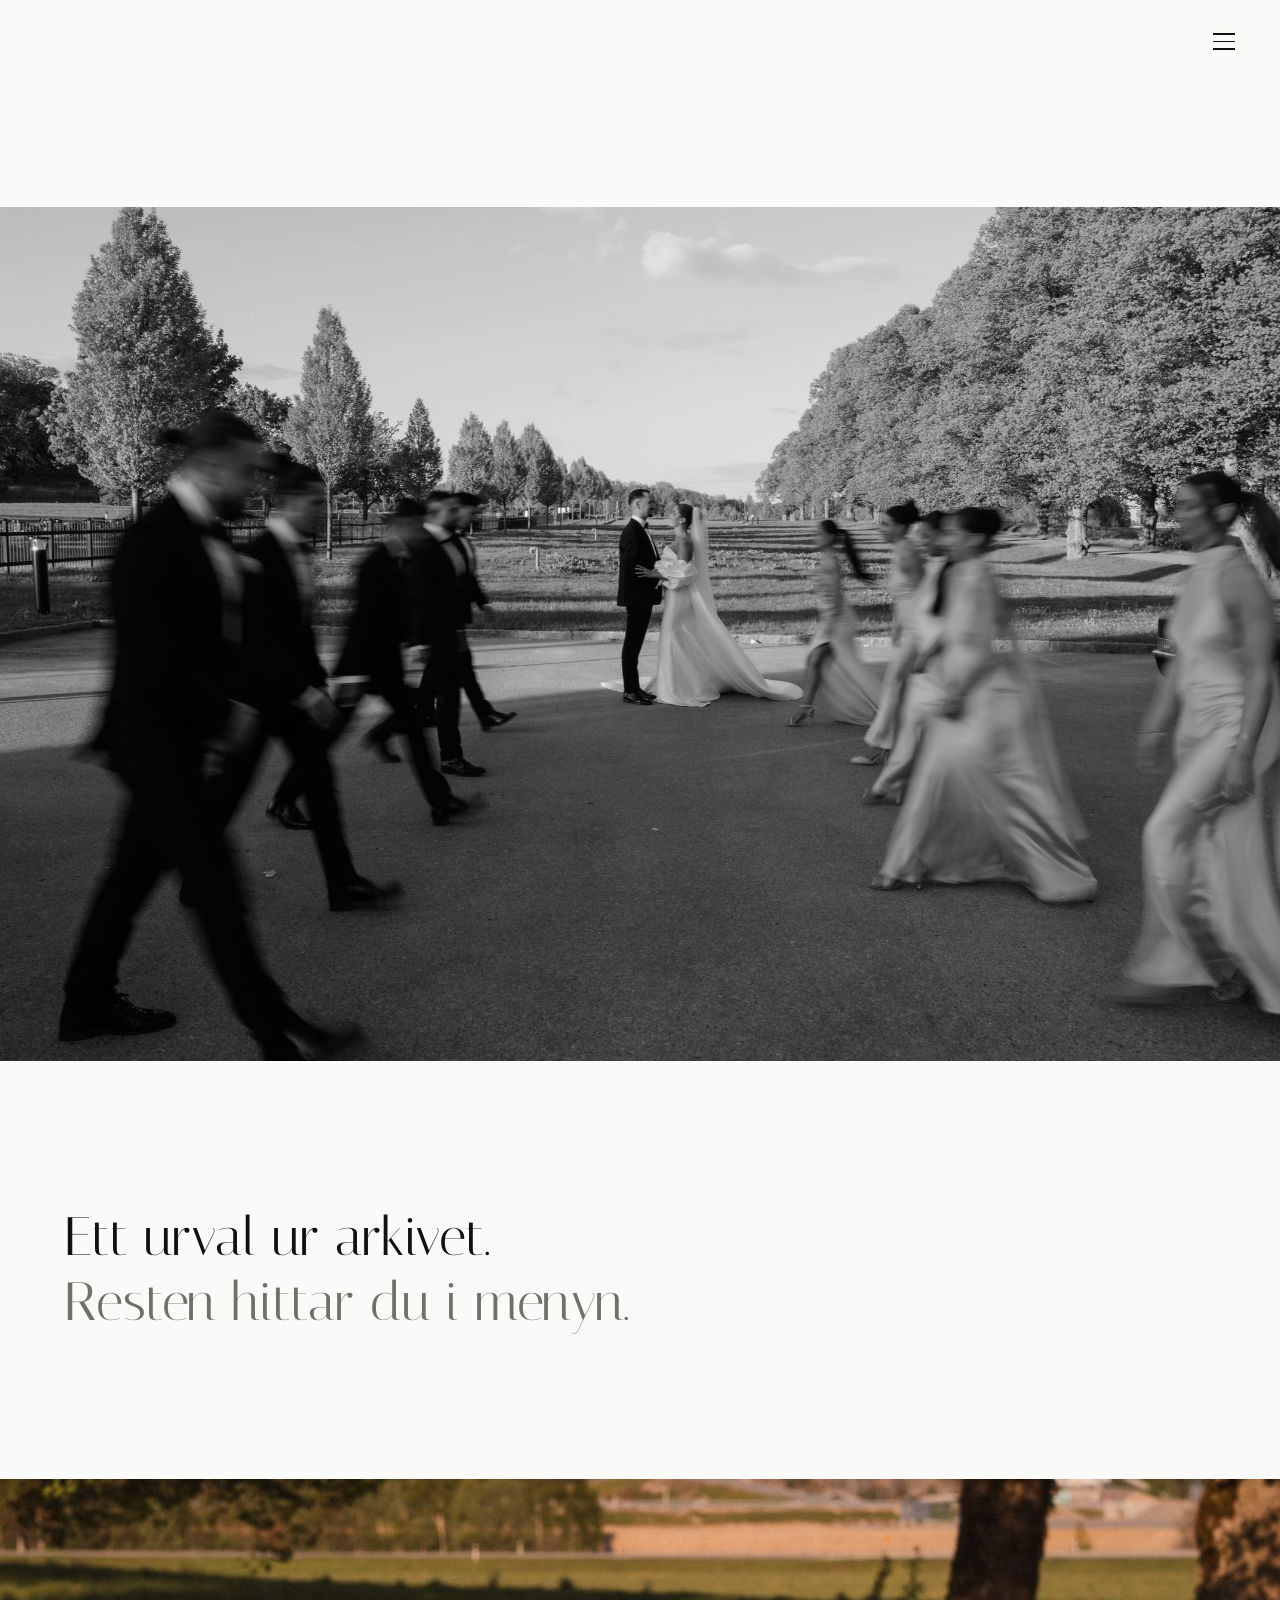
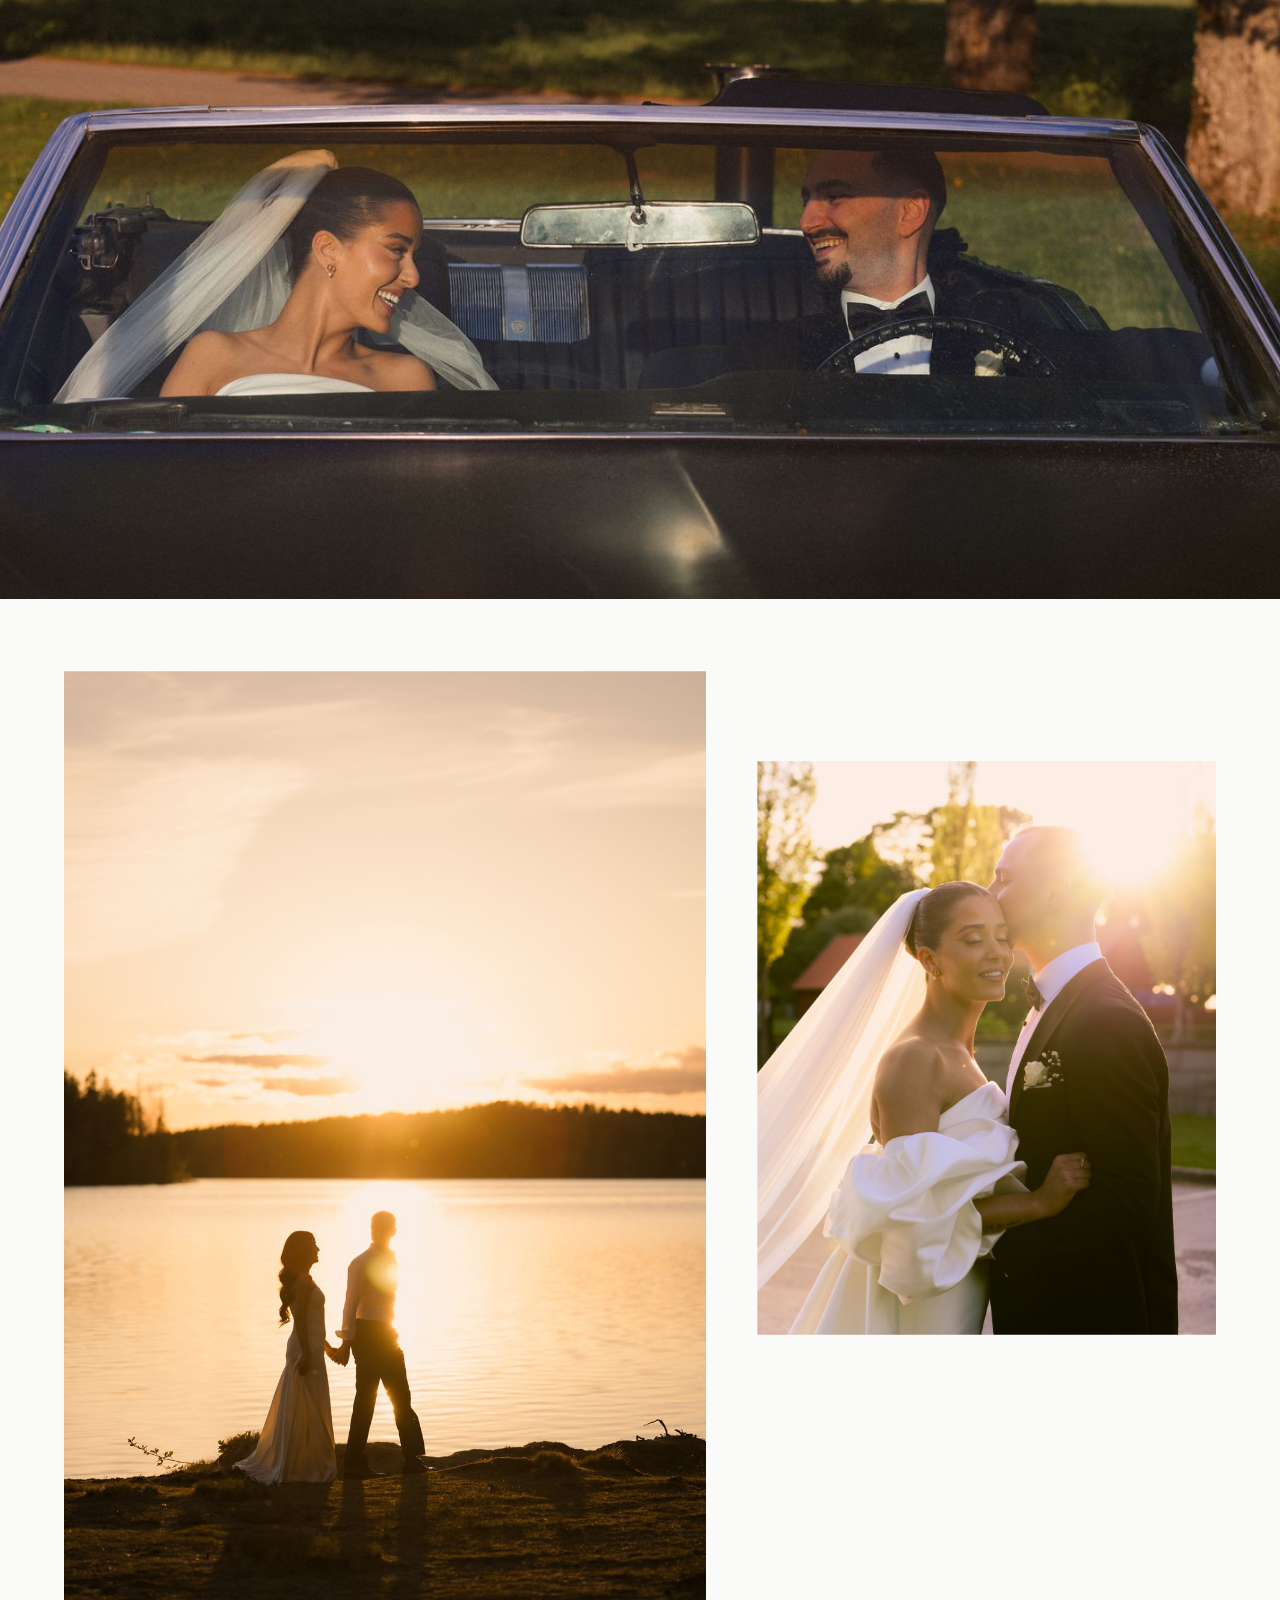
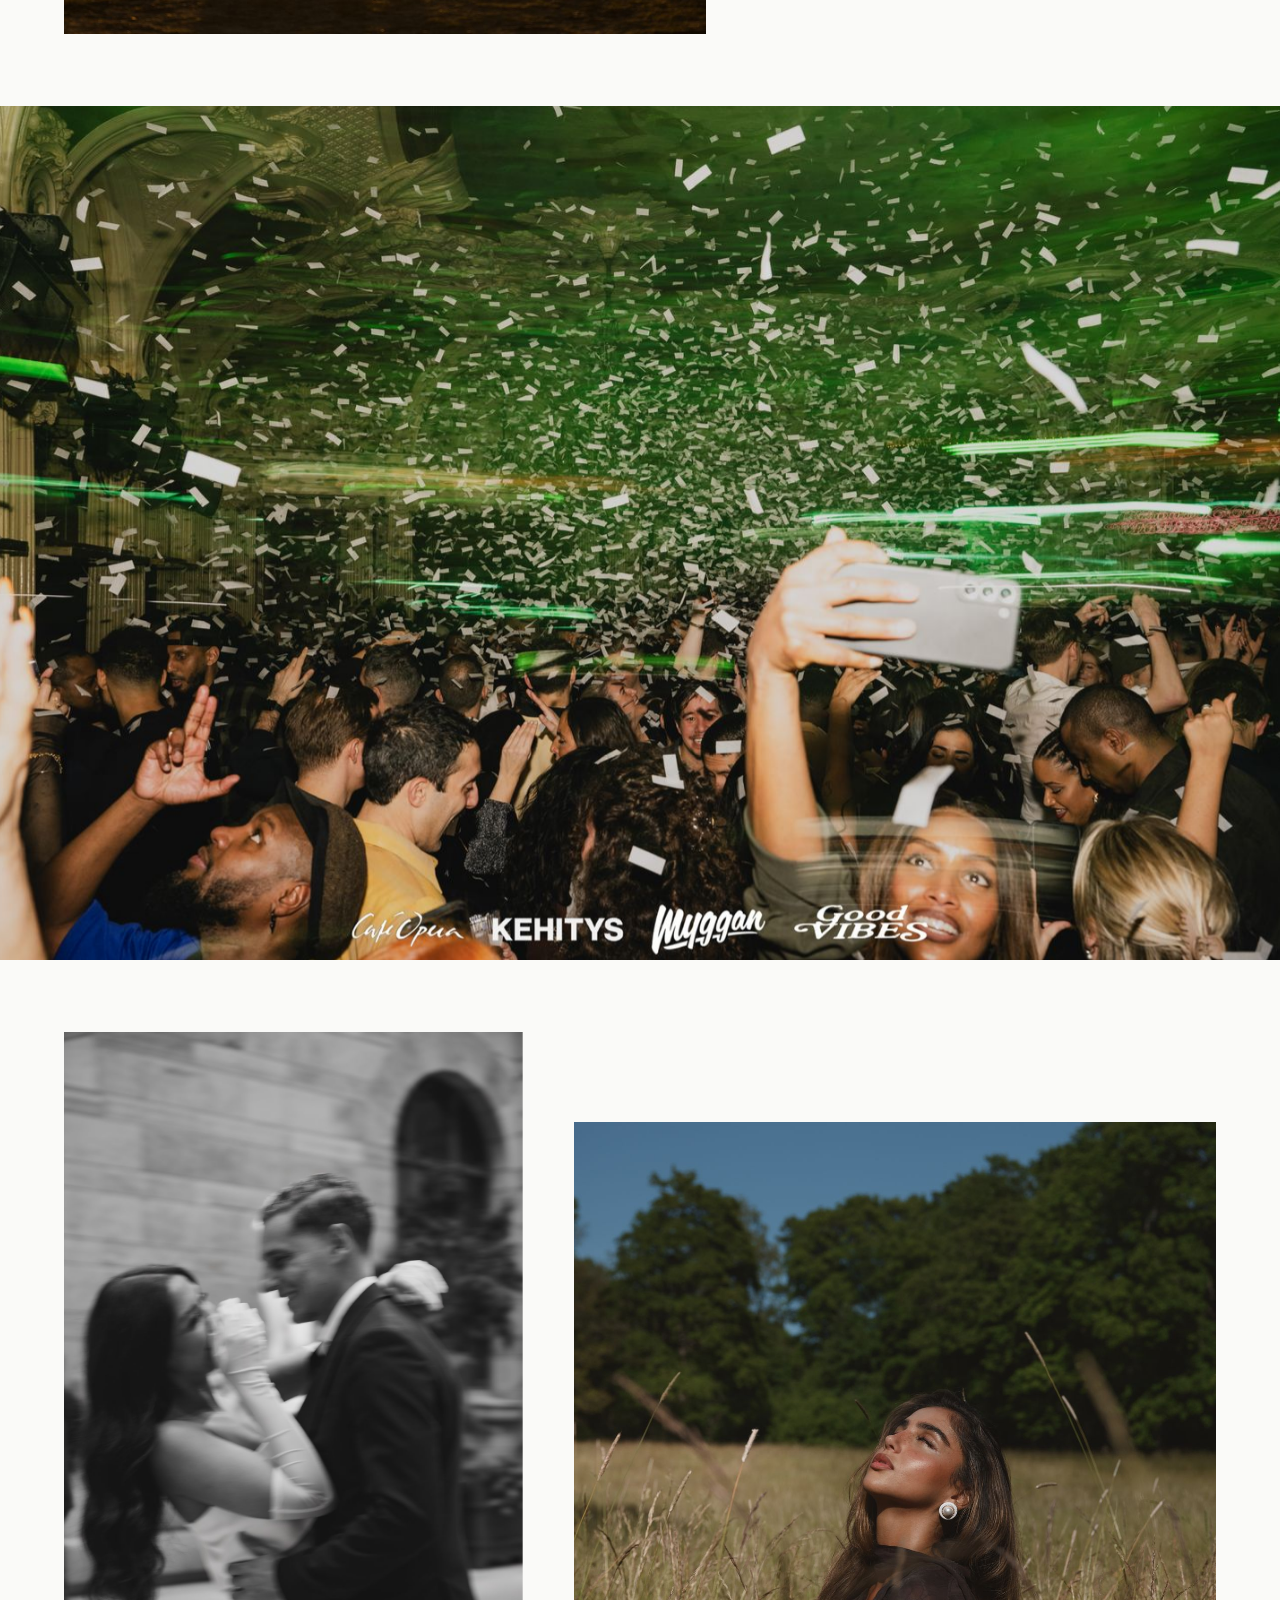
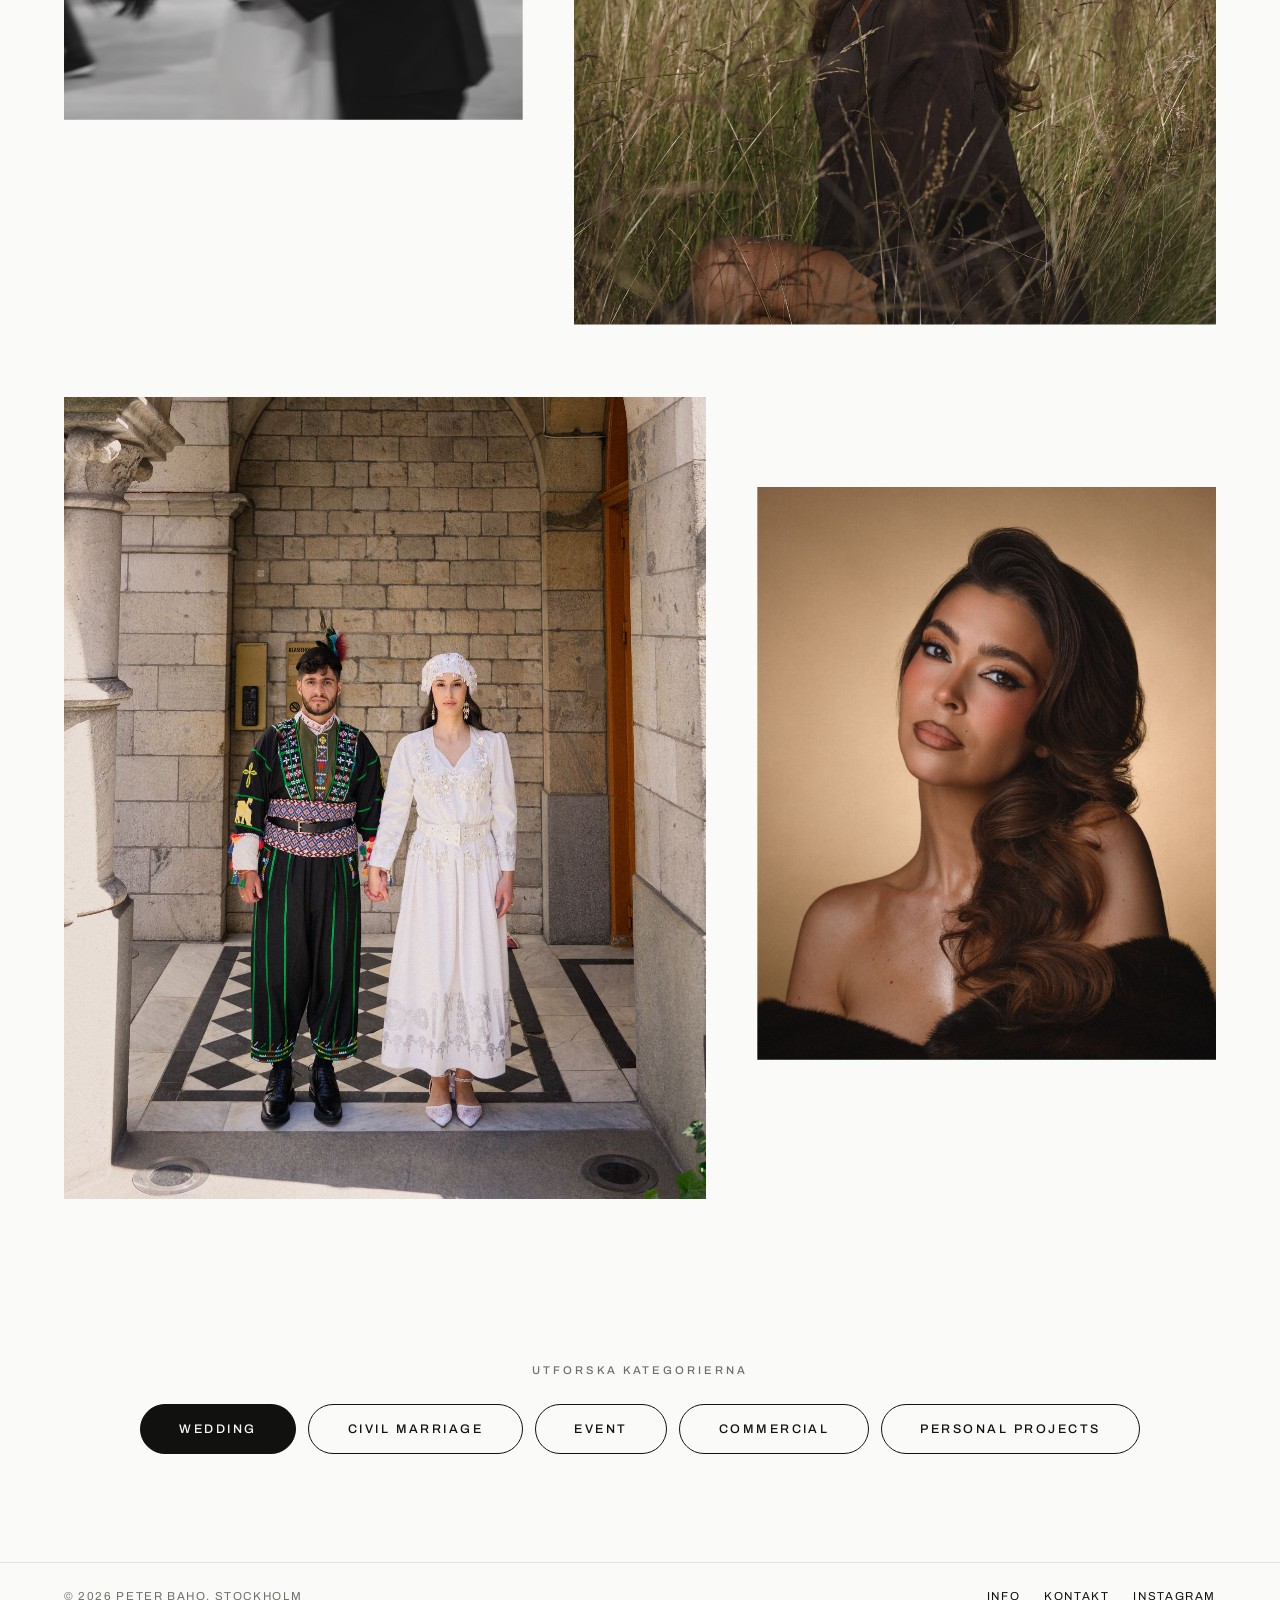
==== commit 8b2336d8: "Kundfeedback: ratt kontaktuppgifter, Italiana, bakgrundsljus, textputs Kontakt och lankar - Mejladre" ====
--- a/index.html
+++ b/index.html
@@ -3,28 +3,30 @@
 <head>
   <meta charset="UTF-8">
   <meta name="viewport" content="width=device-width, initial-scale=1.0">
-  <title>Peter Baho — Fotograf, Stockholm</title>
-  <meta name="description" content="Peter Baho är fotograf i Stockholm. Wedding, civil marriage, event och commercial — filmiskt, varmt och nära.">
+  <title>Peter Baho | Fotograf i Stockholm</title>
+  <meta name="description" content="Peter Baho är fotograf i Stockholm. Wedding, civil marriage, event och commercial. Filmiskt, varmt och nära.">
   <meta name="theme-color" content="#FAFAF8">
   <link rel="canonical" href="https://nataniel0212.github.io/peterbaho/">
-  <meta property="og:title" content="Peter Baho — Fotograf, Stockholm">
-  <meta property="og:description" content="Bröllop, vigsel, event och kommersiellt foto — filmiskt, varmt och nära.">
+  <meta property="og:title" content="Peter Baho | Fotograf i Stockholm">
+  <meta property="og:description" content="Bröllop, vigsel, event och kommersiellt foto. Filmiskt, varmt och nära.">
   <meta property="og:image" content="https://nataniel0212.github.io/peterbaho/images/hero.jpg">
   <meta property="og:type" content="website">
   <link rel="icon" href="data:image/svg+xml,%3Csvg xmlns='http://www.w3.org/2000/svg' viewBox='0 0 64 64'%3E%3Crect width='64' height='64' fill='%23111110'/%3E%3Ctext x='32' y='43' font-family='Georgia,serif' font-style='italic' font-size='28' fill='%23FAFAF8' text-anchor='middle'%3EPB%3C/text%3E%3C/svg%3E">
   <link rel="preload" as="image" href="images/hero.jpg" fetchpriority="high">
   <link rel="preconnect" href="https://fonts.googleapis.com">
   <link rel="preconnect" href="https://fonts.gstatic.com" crossorigin>
-  <link href="https://fonts.googleapis.com/css2?family=Fraunces:ital,opsz,wght@0,9..144,300;0,9..144,400;1,9..144,300;1,9..144,400&family=Archivo:wght@400;500&display=swap" rel="stylesheet">
+  <link href="https://fonts.googleapis.com/css2?family=Italiana&family=Archivo:wght@400;500&display=swap" rel="stylesheet">
   <link rel="stylesheet" href="css/style.css">
 </head>
 <body>
 
-  <!-- Intro: namnet visas, sedan dras ridån uppåt -->
+  <!-- Intro: namnet visas mitt på, vandrar sedan upp till sin plats i sidhuvudet
+       medan ridån dras undan. Veil och namn är skilda lager så de kan röra sig var för sig. -->
   <div class="intro" aria-hidden="true">
+    <div class="intro-veil"></div>
     <div class="intro-inner">
       <p class="intro-name">Peter Baho</p>
-      <p class="intro-tag">Fotograf — Stockholm</p>
+      <p class="intro-tag">Fotograf i Stockholm</p>
     </div>
   </div>
 
@@ -49,60 +51,51 @@
   <!-- Namnet överst, sedan bilden -->
   <header class="masthead">
     <h1 class="masthead-name">Peter Baho</h1>
-    <p class="masthead-tag">Fotograf — Stockholm</p>
+    <p class="masthead-tag">Fotograf i Stockholm</p>
   </header>
 
   <main>
 
     <figure class="work full lead reveal">
       <div class="frame"><img src="images/hero.jpg" alt="Bröllopsfölje som korsar en allé" fetchpriority="high" width="2400" height="1600"></div>
-      <figcaption>Följet — wedding</figcaption>
     </figure>
 
     <section class="showcase">
 
-      <p class="statement reveal">Ett urval ur arkivet —<br><em>resten hittar du i menyn.</em></p>
+      <p class="statement reveal">Ett urval ur arkivet.<br><em>Resten hittar du i menyn.</em></p>
 
       <figure class="work full reveal">
         <div class="frame"><img src="images/wedding/wedding-16.jpg" alt="Brudparet går över gräset i gyllene kvällsljus" loading="lazy" width="1600" height="900"></div>
-        <figcaption>Gyllene timmen — wedding</figcaption>
       </figure>
 
       <div class="duo">
         <figure class="work reveal">
           <img src="images/civil/charbel-och-eva/charbel-och-eva-08.jpg" alt="Paret hand i hand vid sjön i solnedgången" loading="lazy" width="1067" height="1600">
-          <figcaption>Vid sjön — civil marriage</figcaption>
         </figure>
         <figure class="work shift-down reveal">
           <img src="images/wedding/wedding-21.jpg" alt="Kyss i motljuset, slöjan i vinden" loading="lazy" width="1280" height="1600">
-          <figcaption>Sista ljuset — wedding</figcaption>
         </figure>
       </div>
 
       <figure class="work full reveal">
         <div class="frame"><img src="images/event/event-10.jpg" alt="Konfetti faller över dansgolvet i grönt ljus" loading="lazy" width="1600" height="1067"></div>
-        <figcaption>Konfettiregnet — event</figcaption>
       </figure>
 
       <div class="duo rev">
         <figure class="work reveal">
-          <img src="images/civil/viktor-och-meryam/viktor-och-meryam-04.jpg" alt="Kyss bland målningarna på museet" loading="lazy" width="1067" height="1600">
-          <figcaption>Bland mästarna — civil marriage</figcaption>
+          <img src="images/civil/viktor-och-meryam/viktor-och-meryam-11.jpg" alt="Brudparet i rörelse utanför stenfasaden" loading="lazy" width="1067" height="1600">
         </figure>
         <figure class="work shift-down reveal">
-          <img src="images/commercial/commercial-03.jpg" alt="Modell i högt gräs, blicken mot himlen" loading="lazy" width="1067" height="1600">
-          <figcaption>I fältet — commercial</figcaption>
+          <img src="images/commercial/commercial-04.jpg" alt="Modell i högt gräs, blicken mot himlen" loading="lazy" width="1280" height="1600">
         </figure>
       </div>
 
       <div class="duo">
         <figure class="work reveal">
           <img src="images/civil/fadi-och-esagila/fadi-och-esagila-02.jpg" alt="Par i traditionell dräkt under stenvalvet" loading="lazy" width="1280" height="1600">
-          <figcaption>Traditionen — civil marriage</figcaption>
         </figure>
         <figure class="work shift-down reveal">
           <img src="images/personal/personal-01.jpg" alt="Studioporträtt i varmt ljus" loading="lazy" width="1280" height="1600">
-          <figcaption>Studion — personal projects</figcaption>
         </figure>
       </div>
 
@@ -122,11 +115,11 @@
   </main>
 
   <footer class="site-footer">
-    <p>© 2026 Peter Baho — Stockholm</p>
+    <p>© 2026 Peter Baho, Stockholm</p>
     <nav>
       <a href="info.html">Info</a>
       <a href="kontakt.html">Kontakt</a>
-      <a href="https://instagram.com" target="_blank" rel="noopener">Instagram</a>
+      <a href="https://www.instagram.com/peterbaho/" target="_blank" rel="noopener">Instagram</a>
     </nav>
   </footer>
 
--- a/css/style.css
+++ b/css/style.css
@@ -6,9 +6,26 @@
 
    Palett:   papper #FAFAF8   panel #F0F0EC
              bläck  #111110   dov   #70706B   linje #E3E3DE
-   Typografi: Fraunces (display) · Archivo (etiketter/brödtext)
+   Typografi: Italiana (display) · Archivo (etiketter/brödtext)
    Motion-tokens: snabb 150ms · standard 250ms · reveal 500ms
    ============================================================ */
+
+/* NÄR LA LUXES SERIF-FILERNA KOMMER:
+   1. Lägg la-luxes-serif.woff2 (och .woff) i mappen fonts/
+   2. Avkommentera blocket nedan
+   3. Sätt "La Luxes Serif" först i --serif
+   Typsnittet har bara en vikt och ingen kursiv, precis som Italiana,
+   så inget annat i stilmallen behöver ändras.
+
+@font-face {
+  font-family: "La Luxes Serif";
+  src: url("../fonts/la-luxes-serif.woff2") format("woff2"),
+       url("../fonts/la-luxes-serif.woff") format("woff");
+  font-weight: 400;
+  font-style: normal;
+  font-display: swap;
+}
+*/
 
 :root {
   --paper: #FAFAF8;
@@ -16,7 +33,11 @@
   --ink: #111110;
   --muted: #70706B;
   --line: #E3E3DE;
-  --serif: "Fraunces", Georgia, serif;
+  /* Peter vill ha La Luxes Serif. Det är ett betalt typsnitt som kräver
+     webblicens — när .woff2-filerna finns: lägg dem i fonts/, avkommentera
+     @font-face-blocket nedanför :root och sätt "La Luxes Serif" först här.
+     Italiana är den närmaste gratismotsvarigheten: upprätt, hög kontrast. */
+  --serif: "Italiana", "Didot", Georgia, serif;
   --sans: "Archivo", "Helvetica Neue", Arial, sans-serif;
   --gutter: clamp(1.25rem, 5vw, 5rem);
   --dur-fast: 150ms;
@@ -42,6 +63,76 @@
 
 ::selection { background: var(--ink); color: var(--paper); }
 
+/* ---------- Atmosfär: fotografiet som ljus ---------- */
+
+/* Kontakt- och infosidan har lite innehåll och mycket papper. I stället för
+   en bild ovanför texten ligger ett fotografi stilla bakom sidan, ankrat i
+   högerkanten — där ytan faktiskt är tom — och upplöst i pappret av en
+   gradientmask långt innan texten börjar. Innehållet scrollar över en
+   stillastående bild, vilket ger rummet djup utan att kosta läsbarhet. */
+.atmos {
+  position: fixed;
+  inset: 0;
+  z-index: -1;
+  overflow: hidden;
+  pointer-events: none;
+  animation: atmos-in 1400ms var(--ease-out) 250ms both;
+}
+
+.atmos img {
+  position: absolute;
+  top: 50%;
+  right: -4%;
+  width: min(46%, 620px);
+  height: 108%;
+  max-width: none;
+  transform: translateY(-50%);
+  object-fit: cover;
+  filter: grayscale(1) contrast(0.8) brightness(1.12);
+  opacity: 0.16;
+  -webkit-mask-image:
+    linear-gradient(to right, transparent 0%, #000 80%),
+    linear-gradient(to bottom, transparent 0%, #000 26%, #000 74%, transparent 100%);
+  mask-image:
+    linear-gradient(to right, transparent 0%, #000 80%),
+    linear-gradient(to bottom, transparent 0%, #000 26%, #000 74%, transparent 100%);
+  -webkit-mask-composite: source-in;
+  mask-composite: intersect;
+}
+
+@keyframes atmos-in { from { opacity: 0; } to { opacity: 1; } }
+
+/* På mobil finns ingen tom högerkolumn att fylla. Då blir bilden i stället
+   ett ljus högst upp i dokumentet — absolut positionerad, inte fixerad, så
+   att den ligger kvar däruppe och aldrig hamnar bakom brödtexten. Det är
+   inte en smaksak: dov text (#70706B) över tvätten ger 3,8:1 i kontrast,
+   under gränsen på 4,5:1. Rubriken är bläcksvart och klarar sig med marginal. */
+@media (max-width: 900px) {
+  .atmos {
+    position: absolute;
+    bottom: auto;
+    height: 46vh;
+  }
+
+  .atmos img {
+    top: 0;
+    right: 0;
+    width: 100%;
+    height: 100%;
+    transform: none;
+    opacity: 0.13;
+    -webkit-mask-image: linear-gradient(to bottom, #000 0%, #000 40%, transparent 100%);
+    mask-image: linear-gradient(to bottom, #000 0%, #000 40%, transparent 100%);
+    -webkit-mask-composite: source-over;
+    mask-composite: add;
+  }
+}
+
+/* Stillbild räknas som rörelse här — den ligger kvar medan sidan scrollar. */
+@media (prefers-reduced-motion: reduce) {
+  .atmos { animation: none; }
+}
+
 /* ---------- Återkommande ---------- */
 
 .eyebrow {
@@ -54,11 +145,13 @@
 
 h1, h2 {
   font-family: var(--serif);
-  font-weight: 300;
+  font-weight: 400;
   letter-spacing: -0.01em;
 }
 
-h1 em, h2 em, .statement em { font-style: italic; font-weight: 300; }
+/* Italiana saknar kursiv — betoning görs med dov ton i stallet for
+   fejkad lutning, som ser snett ut. */
+h1 em, h2 em, .statement em { font-style: normal; color: var(--muted); }
 
 .frame-label {
   margin-top: 0.6rem;
@@ -74,21 +167,38 @@
   position: fixed;
   inset: 0;
   z-index: 60;
-  background: var(--paper);
   display: flex;
   align-items: center;
   justify-content: center;
+  pointer-events: none;
+}
+
+/* Ridån — enda lagret som lämnar skärmen */
+.intro-veil {
+  position: absolute;
+  inset: 0;
+  background: var(--paper);
   transition: transform 900ms cubic-bezier(0.76, 0, 0.24, 1);
 }
 
-body.intro-leave .intro { transform: translateY(-101%); }
-
-.intro-inner { text-align: center; }
+body.intro-leave .intro-veil { transform: translateY(-101%); }
+
+/* Namnet ligger ovanpå ridån och glider i stället upp till sidhuvudets plats.
+   Exakt förflyttning räknas ut i main.js (FLIP mot .masthead-name). */
+.intro-inner {
+  position: relative;
+  text-align: center;
+  transition: transform 900ms cubic-bezier(0.76, 0, 0.24, 1);
+}
+
+/* Det riktiga sidhuvudet hålls osynligt tills intro-namnet landat på det,
+   annars syns namnet dubbelt under animationen. */
+body.has-intro .masthead-name,
+body.has-intro .masthead-tag { opacity: 0; }
 
 .intro-name {
   font-family: var(--serif);
-  font-style: italic;
-  font-weight: 300;
+  font-weight: 400;
   font-size: clamp(2.4rem, 7vw, 4.5rem);
   line-height: 1.05;
   letter-spacing: 0.04em;
@@ -123,8 +233,7 @@
 
 .masthead-name {
   font-family: var(--serif);
-  font-style: italic;
-  font-weight: 300;
+  font-weight: 400;
   font-size: clamp(2.4rem, 7vw, 4.5rem);
   line-height: 1.05;
   letter-spacing: 0.04em;
@@ -382,7 +491,6 @@
 
 .empty-title {
   font-family: var(--serif);
-  font-style: italic;
   font-size: clamp(1.5rem, 3vw, 2.2rem);
 }
 
@@ -500,35 +608,23 @@
 
 .contact-layout {
   display: grid;
-  grid-template-columns: minmax(260px, 400px) 1fr;
+  grid-template-columns: max-content 1fr;
   gap: clamp(2.5rem, 6vw, 6rem);
   align-items: start;
 }
 
-.portrait-placeholder {
-  aspect-ratio: 4 / 5;
-  background: var(--panel);
+/* Porträttet kommer från Instagram-avataren, som är 150 px med svart
+   utfyllnad — beskuret till motivets 123 px. Hålls litet med avsikt så
+   det aldrig skalas upp och blir grötigt. */
+.portrait-photo {
+  display: block;
+  width: 132px;
+  max-width: 100%;
+  height: auto;
+  aspect-ratio: 1 / 1;
+  object-fit: cover;
   border: 1px solid var(--line);
-  display: flex;
-  flex-direction: column;
-  align-items: center;
-  justify-content: center;
-  gap: 0.75rem;
-}
-
-.monogram {
-  font-family: var(--serif);
-  font-style: italic;
-  font-size: clamp(4rem, 8vw, 6.5rem);
-  color: var(--ink);
-  line-height: 1;
-}
-
-.portrait-note {
-  font-size: 0.68rem;
-  letter-spacing: 0.2em;
-  text-transform: uppercase;
-  color: var(--muted);
+  filter: grayscale(1);
 }
 
 .contact-body { max-width: 56ch; }
@@ -623,9 +719,16 @@
   color: var(--muted);
 }
 
-.site-footer nav { display: flex; gap: 1.5rem; }
-
-.site-footer a { color: var(--ink); text-decoration: none; }
+.site-footer nav { display: flex; gap: 1.5rem; margin: -0.7rem 0; }
+
+/* Vertikal padding ger länkarna en träffyta på ~44px på mobil —
+   negativ marginal på nav ovan gör att sidfoten inte växer på desktop. */
+.site-footer a {
+  color: var(--ink);
+  text-decoration: none;
+  display: inline-block;
+  padding: 0.7rem 0;
+}
 .site-footer a:hover { opacity: 0.6; }
 
 /* ---------- Lightbox ---------- */
